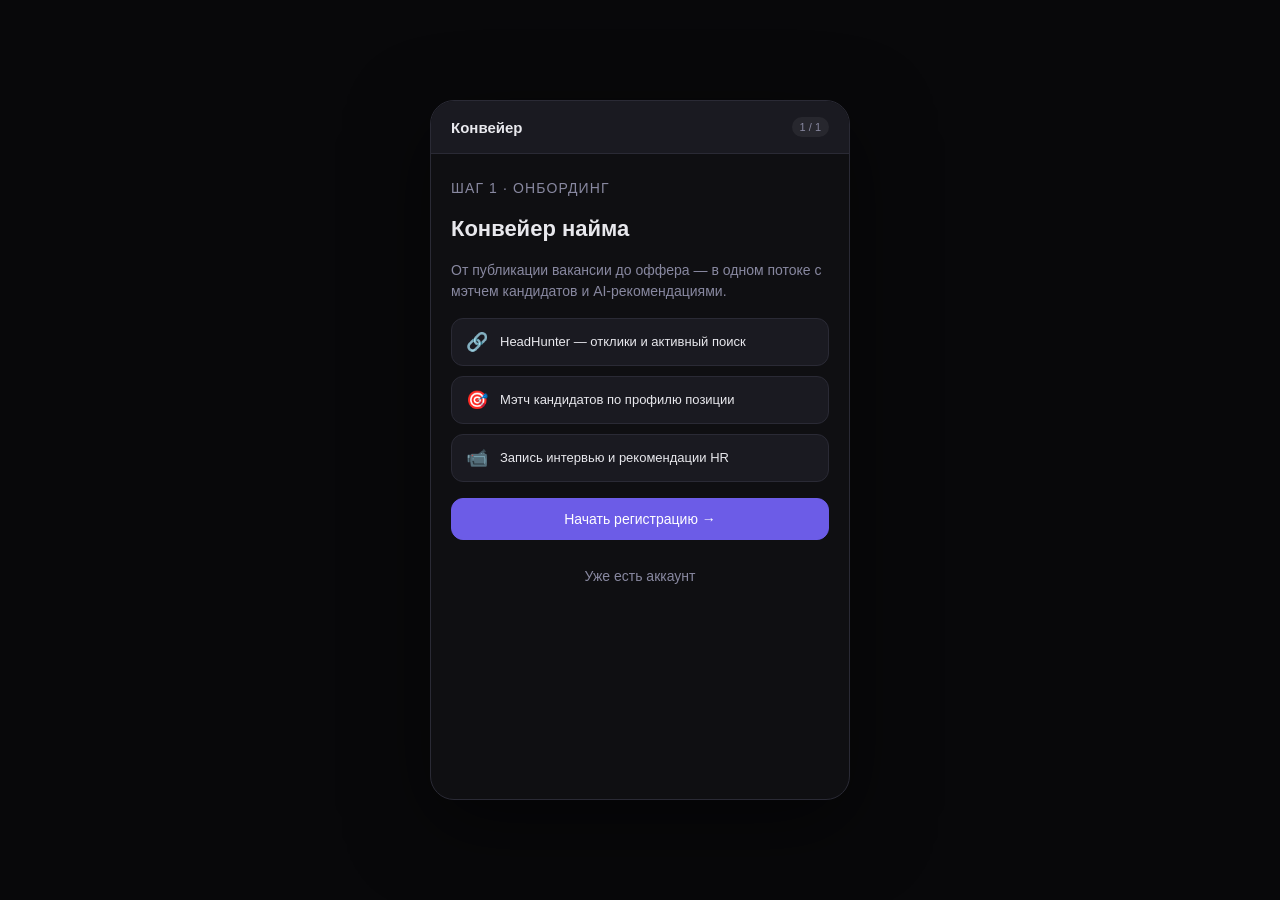
==== PRDT/concepts/conveyor-step-1/prototype/index.html @ 6e84c4f2 "Add click-through prototype for conveyor step 1: HR onboarding Co-authored-by: make-kzk <make-kzk@us" ====
<!DOCTYPE html>
<html lang="ru">
<head>
  <meta charset="UTF-8">
  <meta name="viewport" content="width=device-width, initial-scale=1.0">
  <title>Конвейер — Шаг 1: Онбординг HR</title>
  <link rel="stylesheet" href="../../../../SYST/assets/mockup.css">
  <link rel="stylesheet" href="style.css">
</head>
<body>
  <div class="mockup-frame">
    <header class="mockup-header">
      <button class="back-btn" data-nav="home" hidden aria-label="Назад">←</button>
      <h1 class="mockup-title">Конвейер</h1>
      <span class="step-badge">1 / 1</span>
    </header>

    <main class="mockup-screens">
      <!-- Welcome -->
      <section class="screen active" data-screen="home">
        <p class="screen-label">Шаг 1 · Онбординг</p>
        <h2>Конвейер найма</h2>
        <p>От публикации вакансии до оффера — в одном потоке с мэтчем кандидатов и AI-рекомендациями.</p>

        <div class="feature-list">
          <div class="feature-item">
            <span class="feature-icon">🔗</span>
            <span>HeadHunter — отклики и активный поиск</span>
          </div>
          <div class="feature-item">
            <span class="feature-icon">🎯</span>
            <span>Мэтч кандидатов по профилю позиции</span>
          </div>
          <div class="feature-item">
            <span class="feature-icon">📹</span>
            <span>Запись интервью и рекомендации HR</span>
          </div>
        </div>

        <button class="btn primary" data-nav="register">Начать регистрацию →</button>
        <button class="btn ghost" type="button">Уже есть аккаунт</button>
      </section>

      <!-- Register -->
      <section class="screen" data-screen="register">
        <p class="screen-label">1.1 · Регистрация HR</p>
        <h2>Создайте аккаунт</h2>
        <p>Для HR-специалиста, который будет вести вакансии в конвейере.</p>

        <div class="field">
          <label>Имя и фамилия</label>
          <input type="text" value="Айгуль Смагулова" readonly>
        </div>
        <div class="field">
          <label>Email</label>
          <input type="email" value="hr@company.kz" readonly>
        </div>
        <div class="field">
          <label>Пароль</label>
          <input type="password" value="••••••••" readonly>
        </div>

        <button class="btn primary" data-nav="company">Продолжить →</button>
      </section>

      <!-- Company -->
      <section class="screen" data-screen="company">
        <p class="screen-label">1.2 · Компания</p>
        <h2>Информация о компании</h2>
        <p>Данные используются в вакансиях и при согласовании этапов найма.</p>

        <div class="field">
          <label>Название компании</label>
          <input type="text" value="TechFlow KZ" readonly>
        </div>
        <div class="field">
          <label>Отрасль</label>
          <input type="text" value="IT / SaaS" readonly>
        </div>
        <div class="field">
          <label>Размер команды</label>
          <input type="text" value="50–200 человек" readonly>
        </div>
        <div class="field">
          <label>Сайт</label>
          <input type="text" value="https://techflow.kz" readonly>
        </div>

        <button class="btn primary" data-nav="consent">Далее →</button>
      </section>

      <!-- Consent -->
      <section class="screen" data-screen="consent">
        <p class="screen-label">1.3 · Согласие</p>
        <h2>Обработка данных и запись</h2>
        <p>Подтверждение требуется при регистрации. Кандидаты получат отдельное согласие перед каждой записью.</p>

        <label class="consent-item checked">
          <input type="checkbox" checked disabled>
          <span>
            <strong>Обработка персональных данных</strong>
            <small>Согласие на хранение и обработку данных участников процесса найма</small>
          </span>
        </label>
        <label class="consent-item checked">
          <input type="checkbox" checked disabled>
          <span>
            <strong>Запись интервью</strong>
            <small>Записи хранятся в Казахстане; используются для анализа и рекомендаций HR</small>
          </span>
        </label>
        <label class="consent-item checked">
          <input type="checkbox" checked disabled>
          <span>
            <strong>Условия сервиса</strong>
            <small>Пользовательское соглашение и политика конфиденциальности</small>
          </span>
        </label>

        <div class="hint">Запись интервью: серверы в KZ · Daily.co для видеозвонка · согласие кандидата перед каждой записью</div>

        <button class="btn primary" data-nav="hh">Принимаю и продолжаю →</button>
      </section>

      <!-- HeadHunter -->
      <section class="screen" data-screen="hh">
        <p class="screen-label">1.4 · HeadHunter</p>
        <h2>Подключите HH</h2>
        <p>Импорт откликов и доступ к активному поиску кандидатов.</p>

        <div class="integration-card pending" id="hh-pending">
          <div class="integration-logo hh">hh</div>
          <div class="integration-body">
            <strong>HeadHunter</strong>
            <span class="integration-status">Не подключён</span>
          </div>
          <button class="btn primary compact" type="button" id="hh-connect">Подключить</button>
        </div>

        <div class="integration-card connected hidden" id="hh-connected">
          <div class="integration-logo hh">hh</div>
          <div class="integration-body">
            <strong>HeadHunter</strong>
            <span class="integration-status ok">✓ Подключён · hr@techflow.kz</span>
          </div>
        </div>

        <ul class="scope-list">
          <li>Чтение откликов на вакансии</li>
          <li>Активный поиск резюме</li>
          <li>Публикация вакансий (шаг 2)</li>
        </ul>

        <button class="btn primary hidden" id="hh-done" data-nav="done">Завершить онбординг →</button>
      </section>

      <!-- Done -->
      <section class="screen" data-screen="done">
        <p class="screen-label">Готово</p>
        <div class="success-icon">✓</div>
        <h2>Онбординг завершён</h2>
        <p>Компания настроена, HH подключён. Следующий шаг — разместить вакансию.</p>

        <div class="summary-card">
          <dl class="summary-grid">
            <dt>HR</dt>
            <dd>Айгуль Смагулова</dd>
            <dt>Компания</dt>
            <dd>TechFlow KZ</dd>
            <dt>HH</dt>
            <dd>Подключён</dd>
            <dt>Согласия</dt>
            <dd>Подтверждены</dd>
          </dl>
        </div>

        <div class="next-step-teaser">
          <span class="next-label">Следующий шаг</span>
          <strong>2. Публикация вакансии</strong>
          <p>Функционал, профиль личности, этапы интервью, календарь</p>
        </div>

        <button class="btn primary" type="button" disabled title="Прототип шага 2 — скоро">Создать вакансию →</button>
      </section>
    </main>
  </div>

  <script src="../../../../SYST/assets/mockup.js"></script>
  <script>
    document.getElementById('hh-connect').addEventListener('click', () => {
      document.getElementById('hh-pending').classList.add('hidden');
      document.getElementById('hh-connected').classList.remove('hidden');
      document.getElementById('hh-done').classList.remove('hidden');
    });
  </script>
</body>
</html>
---- SYST/assets/mockup.css ----
:root {
  --bg: #0f0f12;
  --surface: #1a1a21;
  --border: #2a2a35;
  --text: #e8e8ed;
  --muted: #8888a0;
  --accent: #6c5ce7;
  --accent-hover: #7d6ff0;
  --radius: 12px;
  --font: -apple-system, BlinkMacSystemFont, "Segoe UI", Roboto, sans-serif;
}

* {
  box-sizing: border-box;
  margin: 0;
  padding: 0;
}

body {
  font-family: var(--font);
  background: #08080a;
  color: var(--text);
  min-height: 100vh;
  display: flex;
  align-items: center;
  justify-content: center;
  padding: 24px;
}

.mockup-frame {
  width: 100%;
  max-width: 390px;
  min-height: 700px;
  background: var(--bg);
  border: 1px solid var(--border);
  border-radius: 24px;
  overflow: hidden;
  display: flex;
  flex-direction: column;
  box-shadow: 0 24px 80px rgba(0, 0, 0, 0.5);
}

.mockup-header {
  display: flex;
  align-items: center;
  gap: 12px;
  padding: 16px 20px;
  border-bottom: 1px solid var(--border);
  background: var(--surface);
}

.mockup-title {
  font-size: 15px;
  font-weight: 600;
  flex: 1;
}

.back-btn {
  background: none;
  border: none;
  color: var(--accent);
  font-size: 20px;
  cursor: pointer;
  padding: 4px 8px;
  border-radius: 6px;
}

.back-btn:hover {
  background: rgba(108, 92, 231, 0.15);
}

.mockup-screens {
  flex: 1;
  position: relative;
  overflow: hidden;
}

.screen {
  display: none;
  flex-direction: column;
  gap: 16px;
  padding: 24px 20px;
  min-height: 100%;
  animation: fadeIn 0.2s ease;
}

.screen.active {
  display: flex;
}

@keyframes fadeIn {
  from { opacity: 0; transform: translateY(8px); }
  to { opacity: 1; transform: translateY(0); }
}

.screen-label {
  font-size: 11px;
  text-transform: uppercase;
  letter-spacing: 0.08em;
  color: var(--muted);
}

.screen h2 {
  font-size: 22px;
  font-weight: 700;
  line-height: 1.3;
}

.screen p {
  color: var(--muted);
  line-height: 1.5;
  font-size: 14px;
}

.btn {
  display: inline-flex;
  align-items: center;
  justify-content: center;
  padding: 12px 20px;
  border-radius: var(--radius);
  border: 1px solid var(--border);
  background: var(--surface);
  color: var(--text);
  font-size: 14px;
  font-weight: 500;
  cursor: pointer;
  transition: background 0.15s, border-color 0.15s;
  margin-top: auto;
}

.btn:hover {
  border-color: var(--accent);
}

.btn.primary {
  background: var(--accent);
  border-color: var(--accent);
  color: #fff;
}

.btn.primary:hover {
  background: var(--accent-hover);
}

.list-item {
  display: flex;
  align-items: center;
  gap: 12px;
  padding: 14px 16px;
  background: var(--surface);
  border: 1px solid var(--border);
  border-radius: var(--radius);
  cursor: pointer;
  transition: border-color 0.15s;
  text-align: left;
  width: 100%;
  color: inherit;
  font: inherit;
}

.list-item:hover {
  border-color: var(--accent);
}

.list-item-title {
  font-weight: 600;
  font-size: 14px;
}

.list-item-meta {
  font-size: 12px;
  color: var(--muted);
}

.fab {
  position: absolute;
  bottom: 24px;
  right: 20px;
  width: 52px;
  height: 52px;
  border-radius: 50%;
  background: var(--accent);
  border: none;
  color: #fff;
  font-size: 24px;
  cursor: pointer;
  box-shadow: 0 4px 20px rgba(108, 92, 231, 0.4);
}

.fab:hover {
  background: var(--accent-hover);
}

.field {
  display: flex;
  flex-direction: column;
  gap: 6px;
}

.field label {
  font-size: 12px;
  color: var(--muted);
}

.field input,
.field textarea {
  padding: 12px 14px;
  background: var(--surface);
  border: 1px solid var(--border);
  border-radius: var(--radius);
  color: var(--text);
  font: inherit;
  font-size: 14px;
}

.field textarea {
  min-height: 120px;
  resize: vertical;
}

.chip-row {
  display: flex;
  flex-wrap: wrap;
  gap: 6px;
}

.chip {
  font-size: 11px;
  padding: 4px 10px;
  border-radius: 999px;
  background: rgba(108, 92, 231, 0.15);
  color: var(--accent);
}
---- PRDT/concepts/conveyor-step-1/prototype/style.css ----
.mockup-frame {
  max-width: 420px;
}

.mockup-header {
  position: relative;
}

.step-badge {
  font-size: 11px;
  color: var(--muted);
  background: rgba(255, 255, 255, 0.06);
  padding: 4px 8px;
  border-radius: 999px;
}

.btn.ghost {
  background: transparent;
  border: none;
  color: var(--muted);
  margin-top: 0;
}

.btn.ghost:hover {
  color: var(--text);
}

.btn.compact {
  padding: 8px 14px;
  font-size: 13px;
  margin-top: 0;
  flex-shrink: 0;
}

.feature-list {
  display: flex;
  flex-direction: column;
  gap: 10px;
}

.feature-item {
  display: flex;
  align-items: center;
  gap: 12px;
  padding: 12px 14px;
  background: var(--surface);
  border: 1px solid var(--border);
  border-radius: var(--radius);
  font-size: 13px;
}

.feature-icon {
  font-size: 18px;
}

.consent-item {
  display: flex;
  gap: 12px;
  align-items: flex-start;
  padding: 14px;
  background: var(--surface);
  border: 1px solid var(--border);
  border-radius: var(--radius);
  cursor: pointer;
}

.consent-item.checked {
  border-color: rgba(0, 184, 148, 0.4);
  background: rgba(0, 184, 148, 0.06);
}

.consent-item input {
  margin-top: 3px;
  accent-color: var(--accent);
}

.consent-item strong {
  display: block;
  font-size: 13px;
  margin-bottom: 4px;
}

.consent-item small {
  font-size: 11px;
  color: var(--muted);
  line-height: 1.4;
}

.hint {
  font-size: 11px;
  color: var(--muted);
  padding: 10px 12px;
  background: rgba(108, 92, 231, 0.08);
  border-radius: 8px;
  line-height: 1.4;
}

.integration-card {
  display: flex;
  align-items: center;
  gap: 14px;
  padding: 16px;
  background: var(--surface);
  border: 1px solid var(--border);
  border-radius: var(--radius);
}

.integration-card.connected {
  border-color: rgba(0, 184, 148, 0.4);
}

.integration-logo {
  width: 44px;
  height: 44px;
  border-radius: 10px;
  display: flex;
  align-items: center;
  justify-content: center;
  font-weight: 800;
  font-size: 14px;
  flex-shrink: 0;
}

.integration-logo.hh {
  background: #d0203a;
  color: #fff;
}

.integration-body {
  flex: 1;
  display: flex;
  flex-direction: column;
  gap: 2px;
}

.integration-body strong {
  font-size: 14px;
}

.integration-status {
  font-size: 12px;
  color: var(--muted);
}

.integration-status.ok {
  color: #55efc4;
}

.scope-list {
  margin: 0;
  padding-left: 18px;
  font-size: 12px;
  color: var(--muted);
  line-height: 1.7;
}

.hidden {
  display: none !important;
}

.success-icon {
  width: 56px;
  height: 56px;
  border-radius: 50%;
  background: rgba(0, 184, 148, 0.15);
  color: #55efc4;
  font-size: 28px;
  font-weight: 700;
  display: flex;
  align-items: center;
  justify-content: center;
}

.summary-card {
  background: var(--surface);
  border: 1px solid var(--border);
  border-radius: var(--radius);
  padding: 14px 16px;
}

.summary-grid {
  display: grid;
  grid-template-columns: auto 1fr;
  gap: 8px 16px;
  font-size: 13px;
}

.summary-grid dt {
  color: var(--muted);
}

.summary-grid dd {
  font-weight: 500;
  text-align: right;
}

.next-step-teaser {
  padding: 14px;
  border: 1px dashed var(--border);
  border-radius: var(--radius);
  background: rgba(108, 92, 231, 0.05);
}

.next-label {
  font-size: 10px;
  text-transform: uppercase;
  letter-spacing: 0.08em;
  color: var(--muted);
}

.next-step-teaser strong {
  display: block;
  font-size: 15px;
  margin: 4px 0;
}

.next-step-teaser p {
  font-size: 12px;
  margin: 0;
}
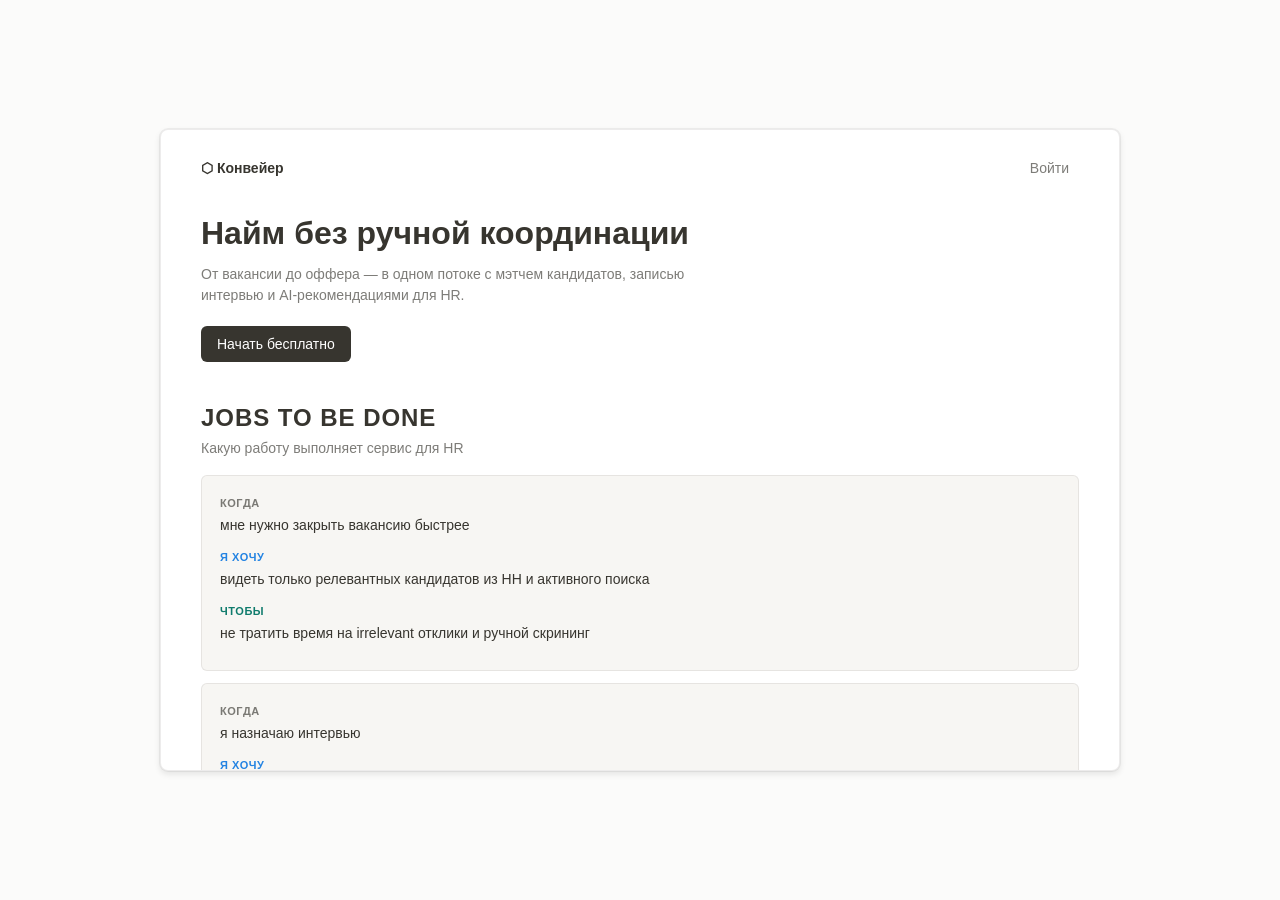
==== commit 8d253c3c: "Redesign conveyor step 1: Notion style, JTBD landing, HR cabinet Co-authored-by: make-kzk <make-kzk@" ====
--- a/PRDT/concepts/conveyor-step-1/prototype/index.html
+++ b/PRDT/concepts/conveyor-step-1/prototype/index.html
@@ -3,195 +3,292 @@
 <head>
   <meta charset="UTF-8">
   <meta name="viewport" content="width=device-width, initial-scale=1.0">
-  <title>Конвейер — Шаг 1: Онбординг HR</title>
+  <title>Конвейер — HR</title>
   <link rel="stylesheet" href="../../../../SYST/assets/mockup.css">
   <link rel="stylesheet" href="style.css">
 </head>
 <body>
-  <div class="mockup-frame">
-    <header class="mockup-header">
-      <button class="back-btn" data-nav="home" hidden aria-label="Назад">←</button>
-      <h1 class="mockup-title">Конвейер</h1>
-      <span class="step-badge">1 / 1</span>
-    </header>
-
+  <div class="mockup-frame notion-frame">
     <main class="mockup-screens">
-      <!-- Welcome -->
+
+      <!-- Landing + JTBD -->
       <section class="screen active" data-screen="home">
-        <p class="screen-label">Шаг 1 · Онбординг</p>
-        <h2>Конвейер найма</h2>
-        <p>От публикации вакансии до оффера — в одном потоке с мэтчем кандидатов и AI-рекомендациями.</p>
-
-        <div class="feature-list">
-          <div class="feature-item">
-            <span class="feature-icon">🔗</span>
-            <span>HeadHunter — отклики и активный поиск</span>
-          </div>
-          <div class="feature-item">
-            <span class="feature-icon">🎯</span>
-            <span>Мэтч кандидатов по профилю позиции</span>
-          </div>
-          <div class="feature-item">
-            <span class="feature-icon">📹</span>
-            <span>Запись интервью и рекомендации HR</span>
-          </div>
-        </div>
-
-        <button class="btn primary" data-nav="register">Начать регистрацию →</button>
-        <button class="btn ghost" type="button">Уже есть аккаунт</button>
+        <div class="landing">
+          <div class="landing-nav">
+            <span class="brand">⬡ Конвейер</span>
+            <button class="link-btn" data-nav="register">Войти</button>
+          </div>
+
+          <div class="landing-hero">
+            <h1>Найм без ручной координации</h1>
+            <p class="lead">От вакансии до оффера — в одном потоке с мэтчем кандидатов, записью интервью и AI-рекомендациями для HR.</p>
+            <button class="btn notion-primary" data-nav="register">Начать бесплатно</button>
+          </div>
+
+          <div class="jtbd-block">
+            <h2 class="section-title">Jobs To Be Done</h2>
+            <p class="section-sub">Какую работу выполняет сервис для HR</p>
+
+            <div class="jtbd-list">
+              <article class="jtbd-card">
+                <span class="jtbd-when">Когда</span>
+                <p>мне нужно закрыть вакансию быстрее</p>
+                <span class="jtbd-want">Я хочу</span>
+                <p>видеть только релевантных кандидатов из HH и активного поиска</p>
+                <span class="jtbd-so">Чтобы</span>
+                <p>не тратить время на irrelevant отклики и ручной скрининг</p>
+              </article>
+
+              <article class="jtbd-card">
+                <span class="jtbd-when">Когда</span>
+                <p>я назначаю интервью</p>
+                <span class="jtbd-want">Я хочу</span>
+                <p>получать вопросы, адженду и fit-score по каждому кандидату</p>
+                <span class="jtbd-so">Чтобы</span>
+                <p>проводить структурированные встречи и не терять сильных кандидатов</p>
+              </article>
+
+              <article class="jtbd-card">
+                <span class="jtbd-when">Когда</span>
+                <p>интервью завершено</p>
+                <span class="jtbd-want">Я хочу</span>
+                <p>запись, анализ и рекомендацию по следующему этапу</p>
+                <span class="jtbd-so">Чтобы</span>
+                <p>быстро согласовать оффер с hiring manager и CEO</p>
+              </article>
+            </div>
+          </div>
+        </div>
       </section>
 
       <!-- Register -->
       <section class="screen" data-screen="register">
-        <p class="screen-label">1.1 · Регистрация HR</p>
-        <h2>Создайте аккаунт</h2>
-        <p>Для HR-специалиста, который будет вести вакансии в конвейере.</p>
-
-        <div class="field">
-          <label>Имя и фамилия</label>
-          <input type="text" value="Айгуль Смагулова" readonly>
-        </div>
-        <div class="field">
-          <label>Email</label>
-          <input type="email" value="hr@company.kz" readonly>
-        </div>
-        <div class="field">
-          <label>Пароль</label>
-          <input type="password" value="••••••••" readonly>
-        </div>
-
-        <button class="btn primary" data-nav="company">Продолжить →</button>
+        <div class="auth-page">
+          <button class="back-link" data-nav="home">← На главную</button>
+          <h2>Регистрация HR</h2>
+          <p class="auth-sub">Создайте аккаунт. Настройку компании и HH — в личном кабинете.</p>
+
+          <div class="field">
+            <label>Имя и фамилия</label>
+            <input type="text" placeholder="Айгуль Смагулова">
+          </div>
+          <div class="field">
+            <label>Email</label>
+            <input type="email" placeholder="hr@company.kz">
+          </div>
+          <div class="field">
+            <label>Пароль</label>
+            <input type="password" placeholder="••••••••">
+          </div>
+
+          <label class="consent-row">
+            <input type="checkbox" checked>
+            <span>Согласие на обработку данных и запись интервью (хранение в KZ)</span>
+          </label>
+          <label class="consent-row">
+            <input type="checkbox" checked>
+            <span>Принимаю условия сервиса</span>
+          </label>
+
+          <button class="btn notion-primary full" data-nav="cabinet">Создать аккаунт</button>
+        </div>
+      </section>
+
+      <!-- HR Cabinet -->
+      <section class="screen" data-screen="cabinet">
+        <div class="app-layout">
+          <aside class="sidebar">
+            <div class="sidebar-brand">⬡ Конвейер</div>
+            <nav class="sidebar-nav">
+              <button class="nav-item active" data-nav="cabinet">
+                <span class="nav-icon">🏠</span> Обзор
+              </button>
+              <button class="nav-item" data-nav="cabinet-company">
+                <span class="nav-icon">🏢</span> Компания
+              </button>
+              <button class="nav-item" data-nav="cabinet-integrations">
+                <span class="nav-icon">🔗</span> Интеграции
+              </button>
+              <button class="nav-item disabled" type="button">
+                <span class="nav-icon">📋</span> Вакансии
+              </button>
+            </nav>
+            <div class="sidebar-user">
+              <div class="avatar">АС</div>
+              <div>
+                <div class="user-name">Айгуль Смагулова</div>
+                <div class="user-email">hr@company.kz</div>
+              </div>
+            </div>
+          </aside>
+
+          <div class="main-pane">
+            <header class="page-header">
+              <h1>Личный кабинет</h1>
+              <span class="setup-badge" id="setup-badge">Настройка: 0 / 2</span>
+            </header>
+
+            <div class="callout">
+              <strong>Добро пожаловать!</strong> Заполните профиль компании и подключите HeadHunter, чтобы начать работу с конвейером.
+            </div>
+
+            <div class="checklist">
+              <button class="checklist-item" data-nav="cabinet-company">
+                <span class="check empty" id="check-company">○</span>
+                <div>
+                  <strong>Информация о компании</strong>
+                  <p>Название, отрасль, размер команды</p>
+                </div>
+                <span class="chevron">›</span>
+              </button>
+              <button class="checklist-item" data-nav="cabinet-integrations">
+                <span class="check empty" id="check-hh">○</span>
+                <div>
+                  <strong>Подключить HeadHunter</strong>
+                  <p>Отклики и активный поиск</p>
+                </div>
+                <span class="chevron">›</span>
+              </button>
+            </div>
+
+            <div class="next-step-teaser">
+              <span class="next-label">Следующий шаг конвейера</span>
+              <strong>2. Публикация вакансии</strong>
+              <p>Доступно после настройки компании и HH</p>
+            </div>
+          </div>
+        </div>
       </section>
 
       <!-- Company -->
-      <section class="screen" data-screen="company">
-        <p class="screen-label">1.2 · Компания</p>
-        <h2>Информация о компании</h2>
-        <p>Данные используются в вакансиях и при согласовании этапов найма.</p>
-
-        <div class="field">
-          <label>Название компании</label>
-          <input type="text" value="TechFlow KZ" readonly>
-        </div>
-        <div class="field">
-          <label>Отрасль</label>
-          <input type="text" value="IT / SaaS" readonly>
-        </div>
-        <div class="field">
-          <label>Размер команды</label>
-          <input type="text" value="50–200 человек" readonly>
-        </div>
-        <div class="field">
-          <label>Сайт</label>
-          <input type="text" value="https://techflow.kz" readonly>
-        </div>
-
-        <button class="btn primary" data-nav="consent">Далее →</button>
-      </section>
-
-      <!-- Consent -->
-      <section class="screen" data-screen="consent">
-        <p class="screen-label">1.3 · Согласие</p>
-        <h2>Обработка данных и запись</h2>
-        <p>Подтверждение требуется при регистрации. Кандидаты получат отдельное согласие перед каждой записью.</p>
-
-        <label class="consent-item checked">
-          <input type="checkbox" checked disabled>
-          <span>
-            <strong>Обработка персональных данных</strong>
-            <small>Согласие на хранение и обработку данных участников процесса найма</small>
-          </span>
-        </label>
-        <label class="consent-item checked">
-          <input type="checkbox" checked disabled>
-          <span>
-            <strong>Запись интервью</strong>
-            <small>Записи хранятся в Казахстане; используются для анализа и рекомендаций HR</small>
-          </span>
-        </label>
-        <label class="consent-item checked">
-          <input type="checkbox" checked disabled>
-          <span>
-            <strong>Условия сервиса</strong>
-            <small>Пользовательское соглашение и политика конфиденциальности</small>
-          </span>
-        </label>
-
-        <div class="hint">Запись интервью: серверы в KZ · Daily.co для видеозвонка · согласие кандидата перед каждой записью</div>
-
-        <button class="btn primary" data-nav="hh">Принимаю и продолжаю →</button>
-      </section>
-
-      <!-- HeadHunter -->
-      <section class="screen" data-screen="hh">
-        <p class="screen-label">1.4 · HeadHunter</p>
-        <h2>Подключите HH</h2>
-        <p>Импорт откликов и доступ к активному поиску кандидатов.</p>
-
-        <div class="integration-card pending" id="hh-pending">
-          <div class="integration-logo hh">hh</div>
-          <div class="integration-body">
-            <strong>HeadHunter</strong>
-            <span class="integration-status">Не подключён</span>
-          </div>
-          <button class="btn primary compact" type="button" id="hh-connect">Подключить</button>
-        </div>
-
-        <div class="integration-card connected hidden" id="hh-connected">
-          <div class="integration-logo hh">hh</div>
-          <div class="integration-body">
-            <strong>HeadHunter</strong>
-            <span class="integration-status ok">✓ Подключён · hr@techflow.kz</span>
-          </div>
-        </div>
-
-        <ul class="scope-list">
-          <li>Чтение откликов на вакансии</li>
-          <li>Активный поиск резюме</li>
-          <li>Публикация вакансий (шаг 2)</li>
-        </ul>
-
-        <button class="btn primary hidden" id="hh-done" data-nav="done">Завершить онбординг →</button>
-      </section>
-
-      <!-- Done -->
-      <section class="screen" data-screen="done">
-        <p class="screen-label">Готово</p>
-        <div class="success-icon">✓</div>
-        <h2>Онбординг завершён</h2>
-        <p>Компания настроена, HH подключён. Следующий шаг — разместить вакансию.</p>
-
-        <div class="summary-card">
-          <dl class="summary-grid">
-            <dt>HR</dt>
-            <dd>Айгуль Смагулова</dd>
-            <dt>Компания</dt>
-            <dd>TechFlow KZ</dd>
-            <dt>HH</dt>
-            <dd>Подключён</dd>
-            <dt>Согласия</dt>
-            <dd>Подтверждены</dd>
-          </dl>
-        </div>
-
-        <div class="next-step-teaser">
-          <span class="next-label">Следующий шаг</span>
-          <strong>2. Публикация вакансии</strong>
-          <p>Функционал, профиль личности, этапы интервью, календарь</p>
-        </div>
-
-        <button class="btn primary" type="button" disabled title="Прототип шага 2 — скоро">Создать вакансию →</button>
-      </section>
+      <section class="screen" data-screen="cabinet-company">
+        <div class="app-layout">
+          <aside class="sidebar">
+            <div class="sidebar-brand">⬡ Конвейер</div>
+            <nav class="sidebar-nav">
+              <button class="nav-item" data-nav="cabinet">
+                <span class="nav-icon">🏠</span> Обзор
+              </button>
+              <button class="nav-item active" data-nav="cabinet-company">
+                <span class="nav-icon">🏢</span> Компания
+              </button>
+              <button class="nav-item" data-nav="cabinet-integrations">
+                <span class="nav-icon">🔗</span> Интеграции
+              </button>
+            </nav>
+            <div class="sidebar-user">
+              <div class="avatar">АС</div>
+              <div>
+                <div class="user-name">Айгуль Смагулова</div>
+              </div>
+            </div>
+          </aside>
+
+          <div class="main-pane">
+            <header class="page-header">
+              <h1>Компания</h1>
+            </header>
+
+            <div class="notion-page">
+              <div class="field">
+                <label>Название компании</label>
+                <input type="text" id="company-name" placeholder="TechFlow KZ">
+              </div>
+              <div class="field">
+                <label>Отрасль</label>
+                <select id="company-industry">
+                  <option value="">Выберите отрасль</option>
+                  <option value="it">IT / SaaS</option>
+                  <option value="fintech">FinTech</option>
+                  <option value="retail">Retail / E-commerce</option>
+                  <option value="production">Производство</option>
+                  <option value="services">Услуги</option>
+                  <option value="other">Другое</option>
+                </select>
+              </div>
+              <div class="field">
+                <label>Размер команды</label>
+                <select id="company-size">
+                  <option value="">Выберите размер</option>
+                  <option value="1-10">1–10 человек</option>
+                  <option value="11-50">11–50 человек</option>
+                  <option value="51-200">51–200 человек</option>
+                  <option value="201-500">201–500 человек</option>
+                  <option value="500+">500+ человек</option>
+                </select>
+              </div>
+              <div class="field">
+                <label>Сайт</label>
+                <input type="url" id="company-site" placeholder="https://company.kz">
+              </div>
+
+              <button class="btn notion-primary" type="button" id="save-company">Сохранить</button>
+              <p class="save-toast hidden" id="company-saved">✓ Сохранено</p>
+            </div>
+          </div>
+        </div>
+      </section>
+
+      <!-- Integrations -->
+      <section class="screen" data-screen="cabinet-integrations">
+        <div class="app-layout">
+          <aside class="sidebar">
+            <div class="sidebar-brand">⬡ Конвейер</div>
+            <nav class="sidebar-nav">
+              <button class="nav-item" data-nav="cabinet">
+                <span class="nav-icon">🏠</span> Обзор
+              </button>
+              <button class="nav-item" data-nav="cabinet-company">
+                <span class="nav-icon">🏢</span> Компания
+              </button>
+              <button class="nav-item active" data-nav="cabinet-integrations">
+                <span class="nav-icon">🔗</span> Интеграции
+              </button>
+            </nav>
+            <div class="sidebar-user">
+              <div class="avatar">АС</div>
+              <div>
+                <div class="user-name">Айгуль Смагулова</div>
+              </div>
+            </div>
+          </aside>
+
+          <div class="main-pane">
+            <header class="page-header">
+              <h1>Интеграции</h1>
+            </header>
+
+            <div class="integration-card" id="hh-pending">
+              <div class="integration-logo hh">hh</div>
+              <div class="integration-body">
+                <strong>HeadHunter</strong>
+                <p>Отклики, активный поиск, публикация вакансий</p>
+                <span class="status-tag">Не подключён</span>
+              </div>
+              <button class="btn notion-primary compact" type="button" id="hh-connect">Подключить</button>
+            </div>
+
+            <div class="integration-card connected hidden" id="hh-connected">
+              <div class="integration-logo hh">hh</div>
+              <div class="integration-body">
+                <strong>HeadHunter</strong>
+                <p>hr@techflow.kz</p>
+                <span class="status-tag ok">✓ Подключён</span>
+              </div>
+            </div>
+
+            <ul class="scope-list">
+              <li>Чтение откликов на вакансии</li>
+              <li>Активный поиск резюме</li>
+              <li>Публикация вакансий (шаг 2 конвейера)</li>
+            </ul>
+          </div>
+        </div>
+      </section>
+
     </main>
   </div>
 
-  <script src="../../../../SYST/assets/mockup.js"></script>
-  <script>
-    document.getElementById('hh-connect').addEventListener('click', () => {
-      document.getElementById('hh-pending').classList.add('hidden');
-      document.getElementById('hh-connected').classList.remove('hidden');
-      document.getElementById('hh-done').classList.remove('hidden');
-    });
-  </script>
+  <script src="app.js"></script>
 </body>
 </html>
--- a/PRDT/concepts/conveyor-step-1/prototype/style.css
+++ b/PRDT/concepts/conveyor-step-1/prototype/style.css
@@ -1,123 +1,471 @@
-.mockup-frame {
-  max-width: 420px;
+/* Notion-style overrides */
+:root {
+  --bg: #ffffff;
+  --surface: #f7f6f3;
+  --border: rgba(55, 53, 47, 0.09);
+  --text: #37352f;
+  --muted: rgba(55, 53, 47, 0.65);
+  --accent: #2383e2;
+  --accent-hover: #1a6fc9;
+  --radius: 6px;
+  --sidebar-w: 200px;
+}
+
+body {
+  background: #fbfbfa;
+  padding: 16px;
+}
+
+.notion-frame {
+  max-width: 960px;
+  min-height: 640px;
+  background: var(--bg);
+  border: 1px solid var(--border);
+  border-radius: 8px;
+  box-shadow: rgba(15, 15, 15, 0.05) 0 0 0 1px, rgba(15, 15, 15, 0.1) 0 3px 6px;
 }
 
 .mockup-header {
-  position: relative;
-}
-
-.step-badge {
+  display: none;
+}
+
+.mockup-screens {
+  min-height: 640px;
+}
+
+.screen {
+  padding: 0;
+  gap: 0;
+  min-height: 640px;
+}
+
+.screen h2 {
+  font-size: 1.5rem;
+  font-weight: 700;
+  color: var(--text);
+}
+
+.screen p {
+  color: var(--muted);
+}
+
+/* Landing */
+.landing {
+  padding: 24px 40px 40px;
+  overflow-y: auto;
+  max-height: 640px;
+}
+
+.landing-nav {
+  display: flex;
+  justify-content: space-between;
+  align-items: center;
+  margin-bottom: 32px;
+}
+
+.brand {
+  font-weight: 600;
+  font-size: 14px;
+  color: var(--text);
+}
+
+.link-btn {
+  background: none;
+  border: none;
+  color: var(--muted);
+  font-size: 14px;
+  cursor: pointer;
+  padding: 6px 10px;
+  border-radius: var(--radius);
+}
+
+.link-btn:hover {
+  background: var(--surface);
+}
+
+.landing-hero {
+  max-width: 520px;
+  margin-bottom: 40px;
+}
+
+.landing-hero h1 {
+  font-size: 2rem;
+  font-weight: 700;
+  line-height: 1.2;
+  margin-bottom: 12px;
+  color: var(--text);
+}
+
+.lead {
+  font-size: 16px;
+  line-height: 1.6;
+  margin-bottom: 20px;
+}
+
+.section-title {
+  font-size: 14px;
+  font-weight: 600;
+  text-transform: uppercase;
+  letter-spacing: 0.04em;
+  color: var(--muted);
+  margin-bottom: 4px;
+}
+
+.section-sub {
+  font-size: 13px;
+  margin-bottom: 16px;
+}
+
+.jtbd-list {
+  display: flex;
+  flex-direction: column;
+  gap: 12px;
+}
+
+.jtbd-card {
+  padding: 16px 18px;
+  background: var(--surface);
+  border-radius: var(--radius);
+  border: 1px solid var(--border);
+  font-size: 14px;
+  line-height: 1.5;
+}
+
+.jtbd-card p {
+  margin: 2px 0 10px;
+  color: var(--text);
+}
+
+.jtbd-when, .jtbd-want, .jtbd-so {
   font-size: 11px;
-  color: var(--muted);
-  background: rgba(255, 255, 255, 0.06);
-  padding: 4px 8px;
+  font-weight: 600;
+  text-transform: uppercase;
+  letter-spacing: 0.05em;
+  color: var(--muted);
+}
+
+.jtbd-want { color: #2383e2; }
+.jtbd-so { color: #0f7b6c; }
+
+/* Buttons */
+.btn.notion-primary {
+  background: var(--text);
+  border: none;
+  color: #fff;
+  border-radius: var(--radius);
+  padding: 10px 16px;
+  font-size: 14px;
+  font-weight: 500;
+  cursor: pointer;
+}
+
+.btn.notion-primary:hover {
+  background: #000;
+}
+
+.btn.notion-primary.full {
+  width: 100%;
+  margin-top: 8px;
+}
+
+.btn.notion-primary.compact {
+  padding: 8px 14px;
+  font-size: 13px;
+}
+
+/* Auth */
+.auth-page {
+  max-width: 400px;
+  margin: 48px auto;
+  padding: 0 24px;
+}
+
+.back-link {
+  background: none;
+  border: none;
+  color: var(--muted);
+  font-size: 13px;
+  cursor: pointer;
+  padding: 0;
+  margin-bottom: 24px;
+}
+
+.auth-sub {
+  margin-bottom: 24px;
+  font-size: 14px;
+}
+
+.consent-row {
+  display: flex;
+  gap: 10px;
+  align-items: flex-start;
+  font-size: 13px;
+  color: var(--muted);
+  margin-bottom: 10px;
+  cursor: pointer;
+}
+
+.consent-row input {
+  margin-top: 3px;
+  accent-color: var(--text);
+}
+
+.field label {
+  font-size: 12px;
+  font-weight: 500;
+  color: var(--muted);
+}
+
+.field input,
+.field select {
+  padding: 8px 10px;
+  background: var(--bg);
+  border: 1px solid var(--border);
+  border-radius: var(--radius);
+  color: var(--text);
+  font-size: 14px;
+  width: 100%;
+}
+
+.field select {
+  cursor: pointer;
+  appearance: auto;
+}
+
+.field {
+  margin-bottom: 14px;
+}
+
+/* App layout — Notion sidebar */
+.app-layout {
+  display: flex;
+  min-height: 640px;
+}
+
+.sidebar {
+  width: var(--sidebar-w);
+  background: var(--surface);
+  border-right: 1px solid var(--border);
+  display: flex;
+  flex-direction: column;
+  padding: 12px 8px;
+  flex-shrink: 0;
+}
+
+.sidebar-brand {
+  font-size: 13px;
+  font-weight: 600;
+  padding: 6px 8px 16px;
+  color: var(--text);
+}
+
+.sidebar-nav {
+  display: flex;
+  flex-direction: column;
+  gap: 2px;
+  flex: 1;
+}
+
+.nav-item {
+  display: flex;
+  align-items: center;
+  gap: 8px;
+  padding: 6px 8px;
+  border: none;
+  background: none;
+  border-radius: var(--radius);
+  font-size: 13px;
+  color: var(--muted);
+  cursor: pointer;
+  text-align: left;
+  width: 100%;
+}
+
+.nav-item:hover {
+  background: rgba(55, 53, 47, 0.06);
+  color: var(--text);
+}
+
+.nav-item.active {
+  background: rgba(55, 53, 47, 0.08);
+  color: var(--text);
+  font-weight: 500;
+}
+
+.nav-item.disabled {
+  opacity: 0.4;
+  cursor: default;
+}
+
+.nav-icon {
+  font-size: 14px;
+}
+
+.sidebar-user {
+  display: flex;
+  gap: 8px;
+  align-items: center;
+  padding: 8px;
+  border-top: 1px solid var(--border);
+  margin-top: 8px;
+}
+
+.avatar {
+  width: 28px;
+  height: 28px;
+  border-radius: 50%;
+  background: rgba(35, 131, 226, 0.15);
+  color: var(--accent);
+  font-size: 11px;
+  font-weight: 700;
+  display: flex;
+  align-items: center;
+  justify-content: center;
+  flex-shrink: 0;
+}
+
+.user-name {
+  font-size: 12px;
+  font-weight: 500;
+}
+
+.user-email {
+  font-size: 11px;
+  color: var(--muted);
+}
+
+.main-pane {
+  flex: 1;
+  padding: 32px 48px;
+  overflow-y: auto;
+  max-height: 640px;
+}
+
+.page-header {
+  display: flex;
+  align-items: center;
+  justify-content: space-between;
+  margin-bottom: 24px;
+}
+
+.page-header h1 {
+  font-size: 2rem;
+  font-weight: 700;
+  color: var(--text);
+}
+
+.setup-badge {
+  font-size: 12px;
+  padding: 4px 10px;
+  background: rgba(253, 203, 110, 0.3);
   border-radius: 999px;
-}
-
-.btn.ghost {
-  background: transparent;
-  border: none;
-  color: var(--muted);
-  margin-top: 0;
-}
-
-.btn.ghost:hover {
-  color: var(--text);
-}
-
-.btn.compact {
-  padding: 8px 14px;
-  font-size: 13px;
-  margin-top: 0;
-  flex-shrink: 0;
-}
-
-.feature-list {
+  color: #b8860b;
+}
+
+.setup-badge.done {
+  background: rgba(0, 184, 148, 0.15);
+  color: #0f7b6c;
+}
+
+.callout {
+  padding: 14px 16px;
+  background: rgba(35, 131, 226, 0.08);
+  border-radius: var(--radius);
+  font-size: 14px;
+  line-height: 1.5;
+  margin-bottom: 20px;
+  color: var(--text);
+}
+
+.checklist {
   display: flex;
   flex-direction: column;
-  gap: 10px;
-}
-
-.feature-item {
+  gap: 4px;
+  margin-bottom: 24px;
+}
+
+.checklist-item {
   display: flex;
   align-items: center;
   gap: 12px;
   padding: 12px 14px;
+  background: var(--bg);
+  border: 1px solid var(--border);
+  border-radius: var(--radius);
+  cursor: pointer;
+  text-align: left;
+  width: 100%;
+  font: inherit;
+  color: inherit;
+  transition: background 0.1s;
+}
+
+.checklist-item:hover {
   background: var(--surface);
-  border: 1px solid var(--border);
-  border-radius: var(--radius);
-  font-size: 13px;
-}
-
-.feature-icon {
+}
+
+.checklist-item strong {
+  display: block;
+  font-size: 14px;
+  margin-bottom: 2px;
+}
+
+.checklist-item p {
+  font-size: 12px;
+  margin: 0;
+}
+
+.check {
   font-size: 18px;
-}
-
-.consent-item {
-  display: flex;
-  gap: 12px;
+  color: var(--muted);
+  width: 24px;
+  text-align: center;
+}
+
+.check.done {
+  color: #0f7b6c;
+}
+
+.chevron {
+  margin-left: auto;
+  color: var(--muted);
+  font-size: 18px;
+}
+
+.notion-page {
+  max-width: 480px;
+}
+
+.save-toast {
+  font-size: 13px;
+  color: #0f7b6c;
+  margin-top: 8px;
+}
+
+.integration-card {
+  display: flex;
   align-items: flex-start;
-  padding: 14px;
-  background: var(--surface);
-  border: 1px solid var(--border);
-  border-radius: var(--radius);
-  cursor: pointer;
-}
-
-.consent-item.checked {
-  border-color: rgba(0, 184, 148, 0.4);
-  background: rgba(0, 184, 148, 0.06);
-}
-
-.consent-item input {
-  margin-top: 3px;
-  accent-color: var(--accent);
-}
-
-.consent-item strong {
-  display: block;
-  font-size: 13px;
-  margin-bottom: 4px;
-}
-
-.consent-item small {
-  font-size: 11px;
-  color: var(--muted);
-  line-height: 1.4;
-}
-
-.hint {
-  font-size: 11px;
-  color: var(--muted);
-  padding: 10px 12px;
-  background: rgba(108, 92, 231, 0.08);
-  border-radius: 8px;
-  line-height: 1.4;
-}
-
-.integration-card {
-  display: flex;
-  align-items: center;
   gap: 14px;
   padding: 16px;
-  background: var(--surface);
   border: 1px solid var(--border);
   border-radius: var(--radius);
+  margin-bottom: 16px;
 }
 
 .integration-card.connected {
-  border-color: rgba(0, 184, 148, 0.4);
+  border-color: rgba(15, 123, 108, 0.3);
+  background: rgba(15, 123, 108, 0.04);
 }
 
 .integration-logo {
-  width: 44px;
-  height: 44px;
-  border-radius: 10px;
+  width: 40px;
+  height: 40px;
+  border-radius: 8px;
   display: flex;
   align-items: center;
   justify-content: center;
   font-weight: 800;
-  font-size: 14px;
+  font-size: 13px;
   flex-shrink: 0;
 }
 
@@ -128,93 +476,82 @@
 
 .integration-body {
   flex: 1;
-  display: flex;
-  flex-direction: column;
-  gap: 2px;
 }
 
 .integration-body strong {
   font-size: 14px;
-}
-
-.integration-status {
+  display: block;
+  margin-bottom: 4px;
+}
+
+.integration-body p {
   font-size: 12px;
-  color: var(--muted);
-}
-
-.integration-status.ok {
-  color: #55efc4;
+  margin: 0 0 6px;
+}
+
+.status-tag {
+  font-size: 11px;
+  padding: 2px 8px;
+  border-radius: 999px;
+  background: rgba(55, 53, 47, 0.08);
+  color: var(--muted);
+}
+
+.status-tag.ok {
+  background: rgba(15, 123, 108, 0.12);
+  color: #0f7b6c;
 }
 
 .scope-list {
-  margin: 0;
+  font-size: 13px;
+  color: var(--muted);
+  line-height: 1.8;
   padding-left: 18px;
-  font-size: 12px;
-  color: var(--muted);
-  line-height: 1.7;
-}
-
-.hidden {
-  display: none !important;
-}
-
-.success-icon {
-  width: 56px;
-  height: 56px;
-  border-radius: 50%;
-  background: rgba(0, 184, 148, 0.15);
-  color: #55efc4;
-  font-size: 28px;
-  font-weight: 700;
-  display: flex;
-  align-items: center;
-  justify-content: center;
-}
-
-.summary-card {
+}
+
+.next-step-teaser {
+  padding: 14px 16px;
+  border: 1px dashed var(--border);
+  border-radius: var(--radius);
   background: var(--surface);
-  border: 1px solid var(--border);
-  border-radius: var(--radius);
-  padding: 14px 16px;
-}
-
-.summary-grid {
-  display: grid;
-  grid-template-columns: auto 1fr;
-  gap: 8px 16px;
-  font-size: 13px;
-}
-
-.summary-grid dt {
-  color: var(--muted);
-}
-
-.summary-grid dd {
-  font-weight: 500;
-  text-align: right;
-}
-
-.next-step-teaser {
-  padding: 14px;
-  border: 1px dashed var(--border);
-  border-radius: var(--radius);
-  background: rgba(108, 92, 231, 0.05);
 }
 
 .next-label {
-  font-size: 10px;
+  font-size: 11px;
   text-transform: uppercase;
-  letter-spacing: 0.08em;
+  letter-spacing: 0.06em;
   color: var(--muted);
 }
 
 .next-step-teaser strong {
   display: block;
-  font-size: 15px;
+  font-size: 14px;
   margin: 4px 0;
+  color: var(--text);
 }
 
 .next-step-teaser p {
   font-size: 12px;
   margin: 0;
 }
+
+.hidden {
+  display: none !important;
+}
+
+@media (max-width: 700px) {
+  .app-layout {
+    flex-direction: column;
+  }
+  .sidebar {
+    width: 100%;
+    border-right: none;
+    border-bottom: 1px solid var(--border);
+  }
+  .main-pane {
+    padding: 20px;
+  }
+  .landing {
+    padding: 20px;
+  }
+}
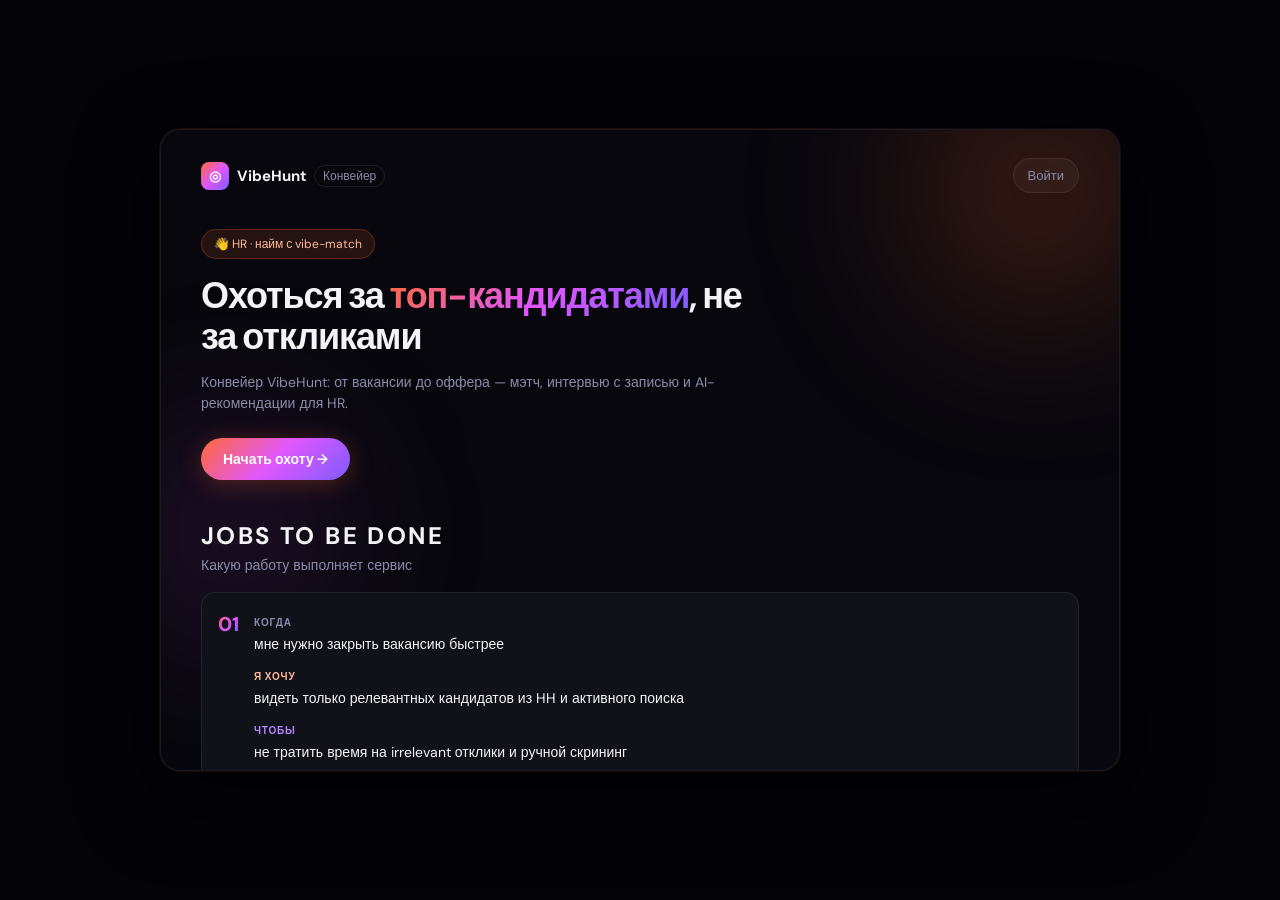
==== commit 5db3bd14: "Redesign conveyor step 1 in VibeHunt style: dark gradient, JTBD cards Co-authored-by: make-kzk <make" ====
--- a/PRDT/concepts/conveyor-step-1/prototype/index.html
+++ b/PRDT/concepts/conveyor-step-1/prototype/index.html
@@ -3,34 +3,46 @@
 <head>
   <meta charset="UTF-8">
   <meta name="viewport" content="width=device-width, initial-scale=1.0">
-  <title>Конвейер — HR</title>
+  <title>VibeHunt — Конвейер HR</title>
+  <link rel="preconnect" href="https://fonts.googleapis.com">
+  <link rel="preconnect" href="https://fonts.gstatic.com" crossorigin>
+  <link href="https://fonts.googleapis.com/css2?family=DM+Sans:ital,opsz,wght@0,9..40,400;0,9..40,500;0,9..40,600;0,9..40,700;1,9..40,400&display=swap" rel="stylesheet">
   <link rel="stylesheet" href="../../../../SYST/assets/mockup.css">
   <link rel="stylesheet" href="style.css">
 </head>
 <body>
-  <div class="mockup-frame notion-frame">
+  <div class="mockup-frame vh-frame">
+    <div class="vh-glow vh-glow-a"></div>
+    <div class="vh-glow vh-glow-b"></div>
+
     <main class="mockup-screens">
 
       <!-- Landing + JTBD -->
       <section class="screen active" data-screen="home">
         <div class="landing">
           <div class="landing-nav">
-            <span class="brand">⬡ Конвейер</span>
+            <span class="brand">
+              <span class="brand-mark">◎</span>
+              VibeHunt
+              <span class="brand-sub">Конвейер</span>
+            </span>
             <button class="link-btn" data-nav="register">Войти</button>
           </div>
 
           <div class="landing-hero">
-            <h1>Найм без ручной координации</h1>
-            <p class="lead">От вакансии до оффера — в одном потоке с мэтчем кандидатов, записью интервью и AI-рекомендациями для HR.</p>
-            <button class="btn notion-primary" data-nav="register">Начать бесплатно</button>
+            <span class="hero-badge">👋 HR · найм с vibe-match</span>
+            <h1>Охоться за <span class="gradient-text">топ-кандидатами</span>, не за откликами</h1>
+            <p class="lead">Конвейер VibeHunt: от вакансии до оффера — мэтч, интервью с записью и AI-рекомендации для HR.</p>
+            <button class="btn vh-primary" data-nav="register">Начать охоту →</button>
           </div>
 
           <div class="jtbd-block">
             <h2 class="section-title">Jobs To Be Done</h2>
-            <p class="section-sub">Какую работу выполняет сервис для HR</p>
+            <p class="section-sub">Какую работу выполняет сервис</p>
 
             <div class="jtbd-list">
               <article class="jtbd-card">
+                <span class="jtbd-rank">01</span>
                 <span class="jtbd-when">Когда</span>
                 <p>мне нужно закрыть вакансию быстрее</p>
                 <span class="jtbd-want">Я хочу</span>
@@ -40,6 +52,7 @@
               </article>
 
               <article class="jtbd-card">
+                <span class="jtbd-rank">02</span>
                 <span class="jtbd-when">Когда</span>
                 <p>я назначаю интервью</p>
                 <span class="jtbd-want">Я хочу</span>
@@ -49,6 +62,7 @@
               </article>
 
               <article class="jtbd-card">
+                <span class="jtbd-rank">03</span>
                 <span class="jtbd-when">Когда</span>
                 <p>интервью завершено</p>
                 <span class="jtbd-want">Я хочу</span>
@@ -65,8 +79,9 @@
       <section class="screen" data-screen="register">
         <div class="auth-page">
           <button class="back-link" data-nav="home">← На главную</button>
+          <span class="brand compact"><span class="brand-mark">◎</span> VibeHunt</span>
           <h2>Регистрация HR</h2>
-          <p class="auth-sub">Создайте аккаунт. Настройку компании и HH — в личном кабинете.</p>
+          <p class="auth-sub">Создайте аккаунт. Компанию и HH настраиваете в личном кабинете.</p>
 
           <div class="field">
             <label>Имя и фамилия</label>
@@ -87,10 +102,10 @@
           </label>
           <label class="consent-row">
             <input type="checkbox" checked>
-            <span>Принимаю условия сервиса</span>
+            <span>Принимаю условия сервиса VibeHunt</span>
           </label>
 
-          <button class="btn notion-primary full" data-nav="cabinet">Создать аккаунт</button>
+          <button class="btn vh-primary full" data-nav="cabinet">Создать аккаунт</button>
         </div>
       </section>
 
@@ -98,19 +113,23 @@
       <section class="screen" data-screen="cabinet">
         <div class="app-layout">
           <aside class="sidebar">
-            <div class="sidebar-brand">⬡ Конвейер</div>
+            <div class="sidebar-brand">
+              <span class="brand-mark">◎</span>
+              VibeHunt
+              <small>Конвейер</small>
+            </div>
             <nav class="sidebar-nav">
               <button class="nav-item active" data-nav="cabinet">
-                <span class="nav-icon">🏠</span> Обзор
+                <span class="nav-icon">◉</span> Обзор
               </button>
               <button class="nav-item" data-nav="cabinet-company">
-                <span class="nav-icon">🏢</span> Компания
+                <span class="nav-icon">▣</span> Компания
               </button>
               <button class="nav-item" data-nav="cabinet-integrations">
-                <span class="nav-icon">🔗</span> Интеграции
+                <span class="nav-icon">⇄</span> Интеграции
               </button>
               <button class="nav-item disabled" type="button">
-                <span class="nav-icon">📋</span> Вакансии
+                <span class="nav-icon">☰</span> Вакансии
               </button>
             </nav>
             <div class="sidebar-user">
@@ -129,7 +148,7 @@
             </header>
 
             <div class="callout">
-              <strong>Добро пожаловать!</strong> Заполните профиль компании и подключите HeadHunter, чтобы начать работу с конвейером.
+              <strong>Добро пожаловать в VibeHunt!</strong> Заполните профиль компании и подключите HeadHunter, чтобы запустить конвейер.
             </div>
 
             <div class="checklist">
@@ -152,7 +171,7 @@
             </div>
 
             <div class="next-step-teaser">
-              <span class="next-label">Следующий шаг конвейера</span>
+              <span class="next-label">Следующий шаг</span>
               <strong>2. Публикация вакансии</strong>
               <p>Доступно после настройки компании и HH</p>
             </div>
@@ -164,32 +183,22 @@
       <section class="screen" data-screen="cabinet-company">
         <div class="app-layout">
           <aside class="sidebar">
-            <div class="sidebar-brand">⬡ Конвейер</div>
+            <div class="sidebar-brand"><span class="brand-mark">◎</span> VibeHunt<small>Конвейер</small></div>
             <nav class="sidebar-nav">
-              <button class="nav-item" data-nav="cabinet">
-                <span class="nav-icon">🏠</span> Обзор
-              </button>
-              <button class="nav-item active" data-nav="cabinet-company">
-                <span class="nav-icon">🏢</span> Компания
-              </button>
-              <button class="nav-item" data-nav="cabinet-integrations">
-                <span class="nav-icon">🔗</span> Интеграции
-              </button>
+              <button class="nav-item" data-nav="cabinet"><span class="nav-icon">◉</span> Обзор</button>
+              <button class="nav-item active" data-nav="cabinet-company"><span class="nav-icon">▣</span> Компания</button>
+              <button class="nav-item" data-nav="cabinet-integrations"><span class="nav-icon">⇄</span> Интеграции</button>
             </nav>
             <div class="sidebar-user">
               <div class="avatar">АС</div>
-              <div>
-                <div class="user-name">Айгуль Смагулова</div>
-              </div>
+              <div><div class="user-name">Айгуль Смагулова</div></div>
             </div>
           </aside>
 
           <div class="main-pane">
-            <header class="page-header">
-              <h1>Компания</h1>
-            </header>
-
-            <div class="notion-page">
+            <header class="page-header"><h1>Компания</h1></header>
+
+            <div class="form-page">
               <div class="field">
                 <label>Название компании</label>
                 <input type="text" id="company-name" placeholder="TechFlow KZ">
@@ -222,7 +231,7 @@
                 <input type="url" id="company-site" placeholder="https://company.kz">
               </div>
 
-              <button class="btn notion-primary" type="button" id="save-company">Сохранить</button>
+              <button class="btn vh-primary" type="button" id="save-company">Сохранить</button>
               <p class="save-toast hidden" id="company-saved">✓ Сохранено</p>
             </div>
           </div>
@@ -233,30 +242,20 @@
       <section class="screen" data-screen="cabinet-integrations">
         <div class="app-layout">
           <aside class="sidebar">
-            <div class="sidebar-brand">⬡ Конвейер</div>
+            <div class="sidebar-brand"><span class="brand-mark">◎</span> VibeHunt<small>Конвейер</small></div>
             <nav class="sidebar-nav">
-              <button class="nav-item" data-nav="cabinet">
-                <span class="nav-icon">🏠</span> Обзор
-              </button>
-              <button class="nav-item" data-nav="cabinet-company">
-                <span class="nav-icon">🏢</span> Компания
-              </button>
-              <button class="nav-item active" data-nav="cabinet-integrations">
-                <span class="nav-icon">🔗</span> Интеграции
-              </button>
+              <button class="nav-item" data-nav="cabinet"><span class="nav-icon">◉</span> Обзор</button>
+              <button class="nav-item" data-nav="cabinet-company"><span class="nav-icon">▣</span> Компания</button>
+              <button class="nav-item active" data-nav="cabinet-integrations"><span class="nav-icon">⇄</span> Интеграции</button>
             </nav>
             <div class="sidebar-user">
               <div class="avatar">АС</div>
-              <div>
-                <div class="user-name">Айгуль Смагулова</div>
-              </div>
+              <div><div class="user-name">Айгуль Смагулова</div></div>
             </div>
           </aside>
 
           <div class="main-pane">
-            <header class="page-header">
-              <h1>Интеграции</h1>
-            </header>
+            <header class="page-header"><h1>Интеграции</h1></header>
 
             <div class="integration-card" id="hh-pending">
               <div class="integration-logo hh">hh</div>
@@ -265,7 +264,7 @@
                 <p>Отклики, активный поиск, публикация вакансий</p>
                 <span class="status-tag">Не подключён</span>
               </div>
-              <button class="btn notion-primary compact" type="button" id="hh-connect">Подключить</button>
+              <button class="btn vh-primary compact" type="button" id="hh-connect">Подключить</button>
             </div>
 
             <div class="integration-card connected hidden" id="hh-connected">
@@ -273,7 +272,7 @@
               <div class="integration-body">
                 <strong>HeadHunter</strong>
                 <p>hr@techflow.kz</p>
-                <span class="status-tag ok">✓ Подключён</span>
+                <span class="status-tag ok">✓ Verified</span>
               </div>
             </div>
 
--- a/PRDT/concepts/conveyor-step-1/prototype/style.css
+++ b/PRDT/concepts/conveyor-step-1/prototype/style.css
@@ -1,35 +1,65 @@
-/* Notion-style overrides */
+/* VibeHunt design system */
 :root {
-  --bg: #ffffff;
-  --surface: #f7f6f3;
-  --border: rgba(55, 53, 47, 0.09);
-  --text: #37352f;
-  --muted: rgba(55, 53, 47, 0.65);
-  --accent: #2383e2;
-  --accent-hover: #1a6fc9;
-  --radius: 6px;
-  --sidebar-w: 200px;
+  --vh-bg: #07070d;
+  --vh-surface: #11111a;
+  --vh-surface-2: #181824;
+  --vh-border: rgba(255, 255, 255, 0.08);
+  --vh-text: #f4f4f8;
+  --vh-muted: #8b8ba8;
+  --vh-accent: #ff6b35;
+  --vh-accent-2: #e056fd;
+  --vh-green: #00e676;
+  --vh-radius: 14px;
+  --vh-font: "DM Sans", -apple-system, BlinkMacSystemFont, sans-serif;
+  --vh-gradient: linear-gradient(135deg, #ff6b35 0%, #e056fd 50%, #7c5cff 100%);
 }
 
 body {
-  background: #fbfbfa;
+  background: #030308;
   padding: 16px;
-}
-
-.notion-frame {
+  font-family: var(--vh-font);
+}
+
+.vh-frame {
+  position: relative;
   max-width: 960px;
   min-height: 640px;
-  background: var(--bg);
-  border: 1px solid var(--border);
-  border-radius: 8px;
-  box-shadow: rgba(15, 15, 15, 0.05) 0 0 0 1px, rgba(15, 15, 15, 0.1) 0 3px 6px;
-}
-
-.mockup-header {
-  display: none;
-}
+  background: var(--vh-bg);
+  border: 1px solid var(--vh-border);
+  border-radius: 20px;
+  overflow: hidden;
+  box-shadow: 0 0 0 1px rgba(255, 107, 53, 0.08), 0 24px 80px rgba(0, 0, 0, 0.6);
+}
+
+.vh-glow {
+  position: absolute;
+  border-radius: 50%;
+  filter: blur(80px);
+  pointer-events: none;
+  z-index: 0;
+}
+
+.vh-glow-a {
+  width: 280px;
+  height: 280px;
+  top: -80px;
+  right: -60px;
+  background: rgba(255, 107, 53, 0.18);
+}
+
+.vh-glow-b {
+  width: 220px;
+  height: 220px;
+  bottom: 20%;
+  left: -40px;
+  background: rgba(224, 86, 253, 0.12);
+}
+
+.mockup-header { display: none; }
 
 .mockup-screens {
+  position: relative;
+  z-index: 1;
   min-height: 640px;
 }
 
@@ -42,16 +72,56 @@
 .screen h2 {
   font-size: 1.5rem;
   font-weight: 700;
-  color: var(--text);
-}
-
-.screen p {
-  color: var(--muted);
+  color: var(--vh-text);
+}
+
+.screen p { color: var(--vh-muted); }
+
+/* Brand */
+.brand {
+  display: inline-flex;
+  align-items: center;
+  gap: 8px;
+  font-weight: 700;
+  font-size: 15px;
+  color: var(--vh-text);
+}
+
+.brand.compact {
+  margin-bottom: 16px;
+}
+
+.brand-mark {
+  display: inline-flex;
+  align-items: center;
+  justify-content: center;
+  width: 28px;
+  height: 28px;
+  border-radius: 8px;
+  background: var(--vh-gradient);
+  font-size: 14px;
+  color: #fff;
+}
+
+.brand-sub {
+  font-weight: 500;
+  font-size: 12px;
+  color: var(--vh-muted);
+  padding: 2px 8px;
+  border: 1px solid var(--vh-border);
+  border-radius: 999px;
+}
+
+.gradient-text {
+  background: var(--vh-gradient);
+  -webkit-background-clip: text;
+  -webkit-text-fill-color: transparent;
+  background-clip: text;
 }
 
 /* Landing */
 .landing {
-  padding: 24px 40px 40px;
+  padding: 28px 40px 40px;
   overflow-y: auto;
   max-height: 640px;
 }
@@ -60,54 +130,63 @@
   display: flex;
   justify-content: space-between;
   align-items: center;
-  margin-bottom: 32px;
-}
-
-.brand {
-  font-weight: 600;
-  font-size: 14px;
-  color: var(--text);
+  margin-bottom: 36px;
 }
 
 .link-btn {
-  background: none;
-  border: none;
-  color: var(--muted);
-  font-size: 14px;
+  background: rgba(255, 255, 255, 0.04);
+  border: 1px solid var(--vh-border);
+  color: var(--vh-muted);
+  font-size: 13px;
+  font-family: inherit;
   cursor: pointer;
-  padding: 6px 10px;
-  border-radius: var(--radius);
+  padding: 8px 14px;
+  border-radius: 999px;
+  transition: border-color 0.15s, color 0.15s;
 }
 
 .link-btn:hover {
-  background: var(--surface);
+  border-color: rgba(255, 107, 53, 0.4);
+  color: var(--vh-text);
 }
 
 .landing-hero {
-  max-width: 520px;
+  max-width: 560px;
   margin-bottom: 40px;
 }
 
+.hero-badge {
+  display: inline-block;
+  font-size: 12px;
+  padding: 6px 12px;
+  border-radius: 999px;
+  background: rgba(255, 107, 53, 0.12);
+  border: 1px solid rgba(255, 107, 53, 0.25);
+  color: #ffb899;
+  margin-bottom: 16px;
+}
+
 .landing-hero h1 {
-  font-size: 2rem;
+  font-size: 2.25rem;
   font-weight: 700;
-  line-height: 1.2;
-  margin-bottom: 12px;
-  color: var(--text);
+  line-height: 1.15;
+  letter-spacing: -0.03em;
+  margin-bottom: 14px;
+  color: var(--vh-text);
 }
 
 .lead {
   font-size: 16px;
   line-height: 1.6;
-  margin-bottom: 20px;
+  margin-bottom: 24px;
 }
 
 .section-title {
-  font-size: 14px;
+  font-size: 12px;
   font-weight: 600;
   text-transform: uppercase;
-  letter-spacing: 0.04em;
-  color: var(--muted);
+  letter-spacing: 0.1em;
+  color: var(--vh-accent);
   margin-bottom: 4px;
 }
 
@@ -123,55 +202,71 @@
 }
 
 .jtbd-card {
-  padding: 16px 18px;
-  background: var(--surface);
-  border-radius: var(--radius);
-  border: 1px solid var(--border);
+  position: relative;
+  padding: 18px 18px 18px 52px;
+  background: var(--vh-surface);
+  border-radius: var(--vh-radius);
+  border: 1px solid var(--vh-border);
   font-size: 14px;
   line-height: 1.5;
+  transition: border-color 0.15s, box-shadow 0.15s;
+}
+
+.jtbd-card:hover {
+  border-color: rgba(255, 107, 53, 0.25);
+  box-shadow: 0 0 24px rgba(255, 107, 53, 0.06);
+}
+
+.jtbd-rank {
+  position: absolute;
+  left: 16px;
+  top: 16px;
+  font-size: 20px;
+  font-weight: 800;
+  background: var(--vh-gradient);
+  -webkit-background-clip: text;
+  -webkit-text-fill-color: transparent;
+  background-clip: text;
 }
 
 .jtbd-card p {
   margin: 2px 0 10px;
-  color: var(--text);
+  color: var(--vh-text);
 }
 
 .jtbd-when, .jtbd-want, .jtbd-so {
-  font-size: 11px;
-  font-weight: 600;
+  font-size: 10px;
+  font-weight: 700;
   text-transform: uppercase;
-  letter-spacing: 0.05em;
-  color: var(--muted);
-}
-
-.jtbd-want { color: #2383e2; }
-.jtbd-so { color: #0f7b6c; }
+  letter-spacing: 0.08em;
+  color: var(--vh-muted);
+}
+
+.jtbd-want { color: #ffb899; }
+.jtbd-so { color: #b388ff; }
 
 /* Buttons */
-.btn.notion-primary {
-  background: var(--text);
+.btn.vh-primary {
+  background: var(--vh-gradient);
   border: none;
   color: #fff;
-  border-radius: var(--radius);
-  padding: 10px 16px;
-  font-size: 14px;
-  font-weight: 500;
+  border-radius: 999px;
+  padding: 12px 22px;
+  font-size: 14px;
+  font-weight: 600;
+  font-family: inherit;
   cursor: pointer;
-}
-
-.btn.notion-primary:hover {
-  background: #000;
-}
-
-.btn.notion-primary.full {
-  width: 100%;
-  margin-top: 8px;
-}
-
-.btn.notion-primary.compact {
-  padding: 8px 14px;
-  font-size: 13px;
-}
+  box-shadow: 0 4px 24px rgba(255, 107, 53, 0.25);
+  transition: transform 0.1s, box-shadow 0.15s;
+}
+
+.btn.vh-primary:hover {
+  transform: translateY(-1px);
+  box-shadow: 0 6px 28px rgba(224, 86, 253, 0.3);
+}
+
+.btn.vh-primary.full { width: 100%; margin-top: 8px; }
+.btn.vh-primary.compact { padding: 8px 16px; font-size: 13px; }
 
 /* Auth */
 .auth-page {
@@ -183,139 +278,147 @@
 .back-link {
   background: none;
   border: none;
-  color: var(--muted);
-  font-size: 13px;
+  color: var(--vh-muted);
+  font-size: 13px;
+  font-family: inherit;
   cursor: pointer;
   padding: 0;
   margin-bottom: 24px;
 }
 
-.auth-sub {
-  margin-bottom: 24px;
-  font-size: 14px;
-}
+.auth-sub { margin-bottom: 24px; font-size: 14px; }
 
 .consent-row {
   display: flex;
   gap: 10px;
   align-items: flex-start;
   font-size: 13px;
-  color: var(--muted);
+  color: var(--vh-muted);
   margin-bottom: 10px;
   cursor: pointer;
 }
 
-.consent-row input {
-  margin-top: 3px;
-  accent-color: var(--text);
-}
+.consent-row input { margin-top: 3px; accent-color: var(--vh-accent); }
 
 .field label {
-  font-size: 12px;
-  font-weight: 500;
-  color: var(--muted);
+  font-size: 11px;
+  font-weight: 600;
+  text-transform: uppercase;
+  letter-spacing: 0.06em;
+  color: var(--vh-muted);
 }
 
 .field input,
 .field select {
-  padding: 8px 10px;
-  background: var(--bg);
-  border: 1px solid var(--border);
-  border-radius: var(--radius);
-  color: var(--text);
-  font-size: 14px;
+  padding: 11px 14px;
+  background: var(--vh-surface);
+  border: 1px solid var(--vh-border);
+  border-radius: 10px;
+  color: var(--vh-text);
+  font-size: 14px;
+  font-family: inherit;
   width: 100%;
-}
-
-.field select {
-  cursor: pointer;
-  appearance: auto;
-}
-
-.field {
-  margin-bottom: 14px;
-}
-
-/* App layout — Notion sidebar */
+  transition: border-color 0.15s;
+}
+
+.field input:focus,
+.field select:focus {
+  outline: none;
+  border-color: rgba(255, 107, 53, 0.5);
+}
+
+.field select { cursor: pointer; }
+.field { margin-bottom: 14px; }
+
+/* App layout */
 .app-layout {
   display: flex;
   min-height: 640px;
 }
 
 .sidebar {
-  width: var(--sidebar-w);
-  background: var(--surface);
-  border-right: 1px solid var(--border);
+  width: 210px;
+  background: rgba(17, 17, 26, 0.95);
+  border-right: 1px solid var(--vh-border);
   display: flex;
   flex-direction: column;
-  padding: 12px 8px;
+  padding: 16px 10px;
   flex-shrink: 0;
 }
 
 .sidebar-brand {
-  font-size: 13px;
-  font-weight: 600;
-  padding: 6px 8px 16px;
-  color: var(--text);
+  display: flex;
+  flex-wrap: wrap;
+  align-items: center;
+  gap: 6px;
+  font-size: 14px;
+  font-weight: 700;
+  padding: 4px 8px 20px;
+  color: var(--vh-text);
+}
+
+.sidebar-brand small {
+  width: 100%;
+  font-size: 11px;
+  font-weight: 500;
+  color: var(--vh-muted);
+  padding-left: 34px;
 }
 
 .sidebar-nav {
   display: flex;
   flex-direction: column;
-  gap: 2px;
+  gap: 4px;
   flex: 1;
 }
 
 .nav-item {
   display: flex;
   align-items: center;
-  gap: 8px;
-  padding: 6px 8px;
+  gap: 10px;
+  padding: 10px 12px;
   border: none;
   background: none;
-  border-radius: var(--radius);
-  font-size: 13px;
-  color: var(--muted);
+  border-radius: 10px;
+  font-size: 13px;
+  font-family: inherit;
+  color: var(--vh-muted);
   cursor: pointer;
   text-align: left;
   width: 100%;
+  transition: background 0.1s, color 0.1s;
 }
 
 .nav-item:hover {
-  background: rgba(55, 53, 47, 0.06);
-  color: var(--text);
+  background: rgba(255, 255, 255, 0.04);
+  color: var(--vh-text);
 }
 
 .nav-item.active {
-  background: rgba(55, 53, 47, 0.08);
-  color: var(--text);
-  font-weight: 500;
-}
-
-.nav-item.disabled {
-  opacity: 0.4;
-  cursor: default;
-}
-
-.nav-icon {
-  font-size: 14px;
-}
+  background: rgba(255, 107, 53, 0.12);
+  color: var(--vh-text);
+  font-weight: 600;
+  box-shadow: inset 3px 0 0 var(--vh-accent);
+}
+
+.nav-item.disabled { opacity: 0.35; cursor: default; }
+.nav-icon { font-size: 13px; opacity: 0.8; }
 
 .sidebar-user {
   display: flex;
-  gap: 8px;
-  align-items: center;
-  padding: 8px;
-  border-top: 1px solid var(--border);
+  gap: 10px;
+  align-items: center;
+  padding: 12px 8px;
+  border-top: 1px solid var(--vh-border);
   margin-top: 8px;
 }
 
 .avatar {
-  width: 28px;
-  height: 28px;
-  border-radius: 50%;
-  background: rgba(35, 131, 226, 0.15);
-  color: var(--accent);
+  width: 32px;
+  height: 32px;
+  border-radius: 10px;
+  background: var(--vh-gradient);
+  color: #fff;
   font-size: 11px;
   font-weight: 700;
   display: flex;
@@ -324,19 +427,12 @@
   flex-shrink: 0;
 }
 
-.user-name {
-  font-size: 12px;
-  font-weight: 500;
-}
-
-.user-email {
-  font-size: 11px;
-  color: var(--muted);
-}
+.user-name { font-size: 12px; font-weight: 600; color: var(--vh-text); }
+.user-email { font-size: 11px; color: var(--vh-muted); }
 
 .main-pane {
   flex: 1;
-  padding: 32px 48px;
+  padding: 32px 40px;
   overflow-y: auto;
   max-height: 640px;
 }
@@ -349,118 +445,114 @@
 }
 
 .page-header h1 {
-  font-size: 2rem;
+  font-size: 1.75rem;
   font-weight: 700;
-  color: var(--text);
+  letter-spacing: -0.02em;
+  color: var(--vh-text);
 }
 
 .setup-badge {
-  font-size: 12px;
-  padding: 4px 10px;
-  background: rgba(253, 203, 110, 0.3);
+  font-size: 11px;
+  font-weight: 600;
+  padding: 5px 12px;
+  background: rgba(255, 193, 7, 0.12);
+  border: 1px solid rgba(255, 193, 7, 0.25);
   border-radius: 999px;
-  color: #b8860b;
+  color: #ffc107;
 }
 
 .setup-badge.done {
-  background: rgba(0, 184, 148, 0.15);
-  color: #0f7b6c;
+  background: rgba(0, 230, 118, 0.1);
+  border-color: rgba(0, 230, 118, 0.3);
+  color: var(--vh-green);
 }
 
 .callout {
   padding: 14px 16px;
-  background: rgba(35, 131, 226, 0.08);
-  border-radius: var(--radius);
+  background: rgba(255, 107, 53, 0.08);
+  border: 1px solid rgba(255, 107, 53, 0.2);
+  border-radius: var(--vh-radius);
   font-size: 14px;
   line-height: 1.5;
   margin-bottom: 20px;
-  color: var(--text);
+  color: var(--vh-text);
 }
 
 .checklist {
   display: flex;
   flex-direction: column;
-  gap: 4px;
+  gap: 8px;
   margin-bottom: 24px;
 }
 
 .checklist-item {
   display: flex;
   align-items: center;
-  gap: 12px;
-  padding: 12px 14px;
-  background: var(--bg);
-  border: 1px solid var(--border);
-  border-radius: var(--radius);
+  gap: 14px;
+  padding: 14px 16px;
+  background: var(--vh-surface);
+  border: 1px solid var(--vh-border);
+  border-radius: var(--vh-radius);
   cursor: pointer;
   text-align: left;
   width: 100%;
   font: inherit;
   color: inherit;
-  transition: background 0.1s;
+  transition: border-color 0.15s, background 0.15s;
 }
 
 .checklist-item:hover {
-  background: var(--surface);
+  border-color: rgba(255, 107, 53, 0.3);
+  background: var(--vh-surface-2);
 }
 
 .checklist-item strong {
   display: block;
   font-size: 14px;
   margin-bottom: 2px;
-}
-
-.checklist-item p {
-  font-size: 12px;
-  margin: 0;
-}
+  color: var(--vh-text);
+}
+
+.checklist-item p { font-size: 12px; margin: 0; }
 
 .check {
   font-size: 18px;
-  color: var(--muted);
+  color: var(--vh-muted);
   width: 24px;
   text-align: center;
 }
 
-.check.done {
-  color: #0f7b6c;
-}
-
-.chevron {
-  margin-left: auto;
-  color: var(--muted);
-  font-size: 18px;
-}
-
-.notion-page {
-  max-width: 480px;
-}
+.check.done { color: var(--vh-green); }
+.chevron { margin-left: auto; color: var(--vh-muted); font-size: 20px; }
+
+.form-page { max-width: 440px; }
 
 .save-toast {
   font-size: 13px;
-  color: #0f7b6c;
-  margin-top: 8px;
+  color: var(--vh-green);
+  margin-top: 10px;
 }
 
 .integration-card {
   display: flex;
   align-items: flex-start;
   gap: 14px;
-  padding: 16px;
-  border: 1px solid var(--border);
-  border-radius: var(--radius);
+  padding: 18px;
+  border: 1px solid var(--vh-border);
+  border-radius: var(--vh-radius);
+  background: var(--vh-surface);
   margin-bottom: 16px;
 }
 
 .integration-card.connected {
-  border-color: rgba(15, 123, 108, 0.3);
-  background: rgba(15, 123, 108, 0.04);
+  border-color: rgba(0, 230, 118, 0.3);
+  background: rgba(0, 230, 118, 0.04);
 }
 
 .integration-logo {
-  width: 40px;
-  height: 40px;
-  border-radius: 8px;
+  width: 44px;
+  height: 44px;
+  border-radius: 12px;
   display: flex;
   align-items: center;
   justify-content: center;
@@ -474,84 +566,68 @@
   color: #fff;
 }
 
-.integration-body {
-  flex: 1;
-}
-
+.integration-body { flex: 1; }
 .integration-body strong {
   font-size: 14px;
   display: block;
   margin-bottom: 4px;
-}
-
-.integration-body p {
-  font-size: 12px;
-  margin: 0 0 6px;
-}
+  color: var(--vh-text);
+}
+.integration-body p { font-size: 12px; margin: 0 0 8px; }
 
 .status-tag {
-  font-size: 11px;
-  padding: 2px 8px;
+  font-size: 10px;
+  font-weight: 600;
+  padding: 3px 10px;
   border-radius: 999px;
-  background: rgba(55, 53, 47, 0.08);
-  color: var(--muted);
+  background: rgba(255, 255, 255, 0.06);
+  color: var(--vh-muted);
 }
 
 .status-tag.ok {
-  background: rgba(15, 123, 108, 0.12);
-  color: #0f7b6c;
+  background: rgba(0, 230, 118, 0.12);
+  color: var(--vh-green);
 }
 
 .scope-list {
   font-size: 13px;
-  color: var(--muted);
+  color: var(--vh-muted);
   line-height: 1.8;
   padding-left: 18px;
 }
 
 .next-step-teaser {
-  padding: 14px 16px;
-  border: 1px dashed var(--border);
-  border-radius: var(--radius);
-  background: var(--surface);
+  padding: 16px 18px;
+  border: 1px dashed rgba(255, 107, 53, 0.3);
+  border-radius: var(--vh-radius);
+  background: rgba(255, 107, 53, 0.04);
 }
 
 .next-label {
-  font-size: 11px;
+  font-size: 10px;
   text-transform: uppercase;
-  letter-spacing: 0.06em;
-  color: var(--muted);
+  letter-spacing: 0.08em;
+  color: var(--vh-muted);
 }
 
 .next-step-teaser strong {
   display: block;
-  font-size: 14px;
+  font-size: 15px;
   margin: 4px 0;
-  color: var(--text);
-}
-
-.next-step-teaser p {
-  font-size: 12px;
-  margin: 0;
-}
-
-.hidden {
-  display: none !important;
-}
+  color: var(--vh-text);
+}
+
+.next-step-teaser p { font-size: 12px; margin: 0; }
+.hidden { display: none !important; }
 
 @media (max-width: 700px) {
-  .app-layout {
-    flex-direction: column;
-  }
+  .app-layout { flex-direction: column; }
   .sidebar {
     width: 100%;
     border-right: none;
-    border-bottom: 1px solid var(--border);
+    border-bottom: 1px solid var(--vh-border);
   }
-  .main-pane {
-    padding: 20px;
-  }
-  .landing {
-    padding: 20px;
-  }
-}
+  .main-pane { padding: 20px; }
+  .landing { padding: 20px; }
+  .landing-hero h1 { font-size: 1.75rem; }
+}
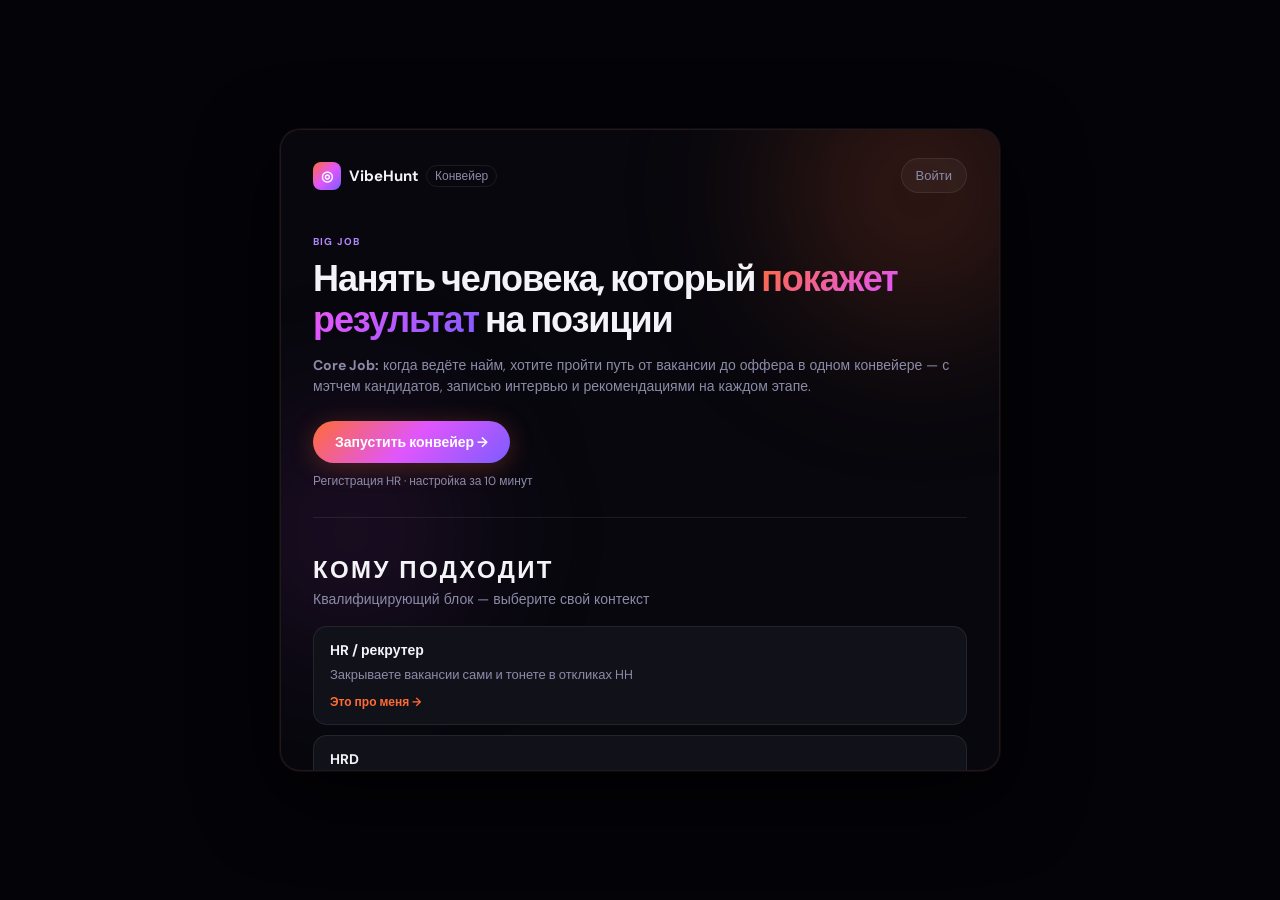
==== commit b8d70b2f: "Apply AJTBD marketing landing (Zamesin) to conveyor step 1 Co-authored-by: make-kzk <make-kzk@users." ====
--- a/PRDT/concepts/conveyor-step-1/prototype/index.html
+++ b/PRDT/concepts/conveyor-step-1/prototype/index.html
@@ -17,7 +17,7 @@
 
     <main class="mockup-screens">
 
-      <!-- Landing + JTBD -->
+      <!-- Landing — маркетинг AJTBD (Замесин) -->
       <section class="screen active" data-screen="home">
         <div class="landing">
           <div class="landing-nav">
@@ -30,47 +30,149 @@
           </div>
 
           <div class="landing-hero">
-            <span class="hero-badge">👋 HR · найм с vibe-match</span>
-            <h1>Охоться за <span class="gradient-text">топ-кандидатами</span>, не за откликами</h1>
-            <p class="lead">Конвейер VibeHunt: от вакансии до оффера — мэтч, интервью с записью и AI-рекомендации для HR.</p>
-            <button class="btn vh-primary" data-nav="register">Начать охоту →</button>
-          </div>
-
-          <div class="jtbd-block">
-            <h2 class="section-title">Jobs To Be Done</h2>
-            <p class="section-sub">Какую работу выполняет сервис</p>
-
+            <span class="ajtbd-label">Big Job</span>
+            <h1>Нанять человека, который <span class="gradient-text">покажет результат</span> на позиции</h1>
+            <p class="lead">
+              <strong>Core Job:</strong> когда ведёте найм, хотите пройти путь от вакансии до оффера в одном конвейере —
+              с мэтчем кандидатов, записью интервью и рекомендациями на каждом этапе.
+            </p>
+            <div class="hero-cta-row">
+              <button class="btn vh-primary" data-nav="register">Запустить конвейер →</button>
+              <span class="hero-note">Регистрация HR · настройка за 10 минут</span>
+            </div>
+          </div>
+
+          <div class="landing-section">
+            <h2 class="section-title">Кому подходит</h2>
+            <p class="section-sub">Квалифицирующий блок — выберите свой контекст</p>
+            <div class="segment-grid">
+              <button class="segment-card" type="button" data-nav="register">
+                <strong>HR / рекрутер</strong>
+                <p>Закрываете вакансии сами и тонете в откликах HH</p>
+                <span class="segment-cta">Это про меня →</span>
+              </button>
+              <button class="segment-card" type="button" data-nav="register">
+                <strong>HRD</strong>
+                <p>Нужен прозрачный процесс и согласования с hiring manager</p>
+                <span class="segment-cta">Это про меня →</span>
+              </button>
+              <button class="segment-card" type="button" data-nav="register">
+                <strong>CEO / founder</strong>
+                <p>Нанимаете руководителей, где ошибка стоит дорого</p>
+                <span class="segment-cta">Это про меня →</span>
+              </button>
+            </div>
+          </div>
+
+          <div class="landing-section">
+            <h2 class="section-title">Почему текущий найм буксует</h2>
+            <p class="section-sub">Проблемы решений, которые «увольняем»</p>
+            <ul class="pain-list">
+              <li>
+                <span class="pain-icon">✕</span>
+                <div>
+                  <strong>HH + Excel + календарь + Zoom</strong>
+                  <p>Граф работ разорван — кандидаты теряются между инструментами</p>
+                </div>
+              </li>
+              <li>
+                <span class="pain-icon">✕</span>
+                <div>
+                  <strong>100 откликов, 5 релевантных</strong>
+                  <p>Нет fit-score — сильные кандидаты уходят, пока вы скрините вручную</p>
+                </div>
+              </li>
+              <li>
+                <span class="pain-icon">✕</span>
+                <div>
+                  <strong>Интервью без структуры</strong>
+                  <p>Нет адженды, записи и анализа — решения на ощущениях</p>
+                </div>
+              </li>
+              <li>
+                <span class="pain-icon">✕</span>
+                <div>
+                  <strong>Согласования тормозят оффер</strong>
+                  <p>Hiring manager и CEO не в одном конвейере — сроки растут</p>
+                </div>
+              </li>
+            </ul>
+          </div>
+
+          <div class="landing-section">
+            <h2 class="section-title">Core Jobs</h2>
+            <p class="section-sub">Как конвейер упрощает граф работ и даёт ценность</p>
             <div class="jtbd-list">
               <article class="jtbd-card">
                 <span class="jtbd-rank">01</span>
-                <span class="jtbd-when">Когда</span>
-                <p>мне нужно закрыть вакансию быстрее</p>
-                <span class="jtbd-want">Я хочу</span>
-                <p>видеть только релевантных кандидатов из HH и активного поиска</p>
-                <span class="jtbd-so">Чтобы</span>
-                <p>не тратить время на irrelevant отклики и ручной скрининг</p>
+                <span class="ajtbd-tag">Core Job</span>
+                <p class="job-story"><em>Когда</em> открыта вакансия, <em>хочу</em> быстро получить shortlist релевантных кандидатов, <em>чтобы</em> не тратить недели на скрининг.</p>
+                <div class="value-row">
+                  <span class="value-label">Ценность</span>
+                  <p>Мэтч из откликов и активного поиска HH · fit-score · топ-N на экране</p>
+                </div>
               </article>
-
               <article class="jtbd-card">
                 <span class="jtbd-rank">02</span>
-                <span class="jtbd-when">Когда</span>
-                <p>я назначаю интервью</p>
-                <span class="jtbd-want">Я хочу</span>
-                <p>получать вопросы, адженду и fit-score по каждому кандидату</p>
-                <span class="jtbd-so">Чтобы</span>
-                <p>проводить структурированные встречи и не терять сильных кандидатов</p>
+                <span class="ajtbd-tag">Core Job</span>
+                <p class="job-story"><em>Когда</em> назначаю интервью, <em>хочу</em> вопросы, адженду и слоты в одном месте, <em>чтобы</em> провести встречу структурированно.</p>
+                <div class="value-row">
+                  <span class="value-label">Ценность</span>
+                  <p>AI-рекомендации · календарь · запись через Daily · согласие кандидата</p>
+                </div>
               </article>
-
               <article class="jtbd-card">
                 <span class="jtbd-rank">03</span>
-                <span class="jtbd-when">Когда</span>
-                <p>интервью завершено</p>
-                <span class="jtbd-want">Я хочу</span>
-                <p>запись, анализ и рекомендацию по следующему этапу</p>
-                <span class="jtbd-so">Чтобы</span>
-                <p>быстро согласовать оффер с hiring manager и CEO</p>
+                <span class="ajtbd-tag">Core Job</span>
+                <p class="job-story"><em>Когда</em> интервью завершено, <em>хочу</em> анализ и решение по этапу, <em>чтобы</em> быстро довести сильного кандидата до оффера.</p>
+                <div class="value-row">
+                  <span class="value-label">Ценность</span>
+                  <p>Транскрипт · рекомендации · N этапов · согласование с hiring manager</p>
+                </div>
               </article>
             </div>
+          </div>
+
+          <div class="landing-section">
+            <h2 class="section-title">Почему VibeHunt</h2>
+            <div class="rtb-grid">
+              <div class="rtb-item">
+                <strong>↓ Time-to-offer</strong>
+                <p>Один конвейер вместо 4–5 инструментов</p>
+              </div>
+              <div class="rtb-item">
+                <strong>↑ Quality of hire</strong>
+                <p>Мэтч по профилю позиции и личности</p>
+              </div>
+              <div class="rtb-item">
+                <strong>KZ compliance</strong>
+                <p>Запись хранится в Казахстане</p>
+              </div>
+            </div>
+          </div>
+
+          <div class="landing-section">
+            <h2 class="section-title">Снимаем барьеры</h2>
+            <div class="faq-list">
+              <details class="faq-item" open>
+                <summary>«У нас уже есть HH — зачем конвейер?»</summary>
+                <p>HH — источник кандидатов. Конвейер — граф работ от shortlist до оффера: мэтч, интервью, запись, согласования.</p>
+              </details>
+              <details class="faq-item">
+                <summary>«Кандидаты не согласятся на запись»</summary>
+                <p>Согласие при регистрации и перед каждой записью. Запись — в KZ, только для анализа и рекомендаций HR.</p>
+              </details>
+              <details class="faq-item">
+                <summary>«Сложно внедрять»</summary>
+                <p>Онбординг: регистрация → компания → HH. Дальше — одна вакансия и первый shortlist.</p>
+              </details>
+            </div>
+          </div>
+
+          <div class="landing-final">
+            <h2>Закройте следующую вакансию через конвейер</h2>
+            <p>Big Job не меняется — меняется граф работ, по которому вы её достигаете.</p>
+            <button class="btn vh-primary" data-nav="register">Начать бесплатно →</button>
           </div>
         </div>
       </section>
--- a/PRDT/concepts/conveyor-step-1/prototype/style.css
+++ b/PRDT/concepts/conveyor-step-1/prototype/style.css
@@ -22,7 +22,7 @@
 
 .vh-frame {
   position: relative;
-  max-width: 960px;
+  max-width: 720px;
   min-height: 640px;
   background: var(--vh-bg);
   border: 1px solid var(--vh-border);
@@ -121,7 +121,7 @@
 
 /* Landing */
 .landing {
-  padding: 28px 40px 40px;
+  padding: 28px 32px 48px;
   overflow-y: auto;
   max-height: 640px;
 }
@@ -151,19 +151,241 @@
 }
 
 .landing-hero {
-  max-width: 560px;
-  margin-bottom: 40px;
-}
-
-.hero-badge {
+  max-width: 100%;
+  margin-bottom: 36px;
+  padding-bottom: 28px;
+  border-bottom: 1px solid var(--vh-border);
+}
+
+.ajtbd-label {
   display: inline-block;
+  font-size: 10px;
+  font-weight: 700;
+  text-transform: uppercase;
+  letter-spacing: 0.12em;
+  color: #b388ff;
+  margin-bottom: 10px;
+}
+
+.hero-cta-row {
+  display: flex;
+  flex-direction: column;
+  align-items: flex-start;
+  gap: 10px;
+}
+
+.hero-note {
   font-size: 12px;
-  padding: 6px 12px;
-  border-radius: 999px;
-  background: rgba(255, 107, 53, 0.12);
-  border: 1px solid rgba(255, 107, 53, 0.25);
+  color: var(--vh-muted);
+}
+
+.landing-section {
+  margin-bottom: 32px;
+  padding-bottom: 28px;
+  border-bottom: 1px solid var(--vh-border);
+}
+
+.landing-section:last-of-type {
+  border-bottom: none;
+}
+
+.landing-final {
+  text-align: center;
+  padding: 28px 16px 8px;
+  background: rgba(255, 107, 53, 0.06);
+  border: 1px solid rgba(255, 107, 53, 0.15);
+  border-radius: var(--vh-radius);
+}
+
+.landing-final h2 {
+  font-size: 1.35rem;
+  font-weight: 700;
+  color: var(--vh-text);
+  margin-bottom: 8px;
+}
+
+.landing-final p {
+  font-size: 14px;
+  margin-bottom: 18px;
+}
+
+.segment-grid {
+  display: grid;
+  grid-template-columns: 1fr;
+  gap: 10px;
+}
+
+.segment-card {
+  display: flex;
+  flex-direction: column;
+  gap: 6px;
+  padding: 14px 16px;
+  background: var(--vh-surface);
+  border: 1px solid var(--vh-border);
+  border-radius: var(--vh-radius);
+  cursor: pointer;
+  text-align: left;
+  font-family: inherit;
+  color: inherit;
+  transition: border-color 0.15s, background 0.15s;
+}
+
+.segment-card:hover {
+  border-color: rgba(255, 107, 53, 0.35);
+  background: var(--vh-surface-2);
+}
+
+.segment-card strong {
+  font-size: 14px;
+  color: var(--vh-text);
+}
+
+.segment-card p {
+  font-size: 13px;
+  margin: 0;
+}
+
+.segment-cta {
+  font-size: 12px;
+  font-weight: 600;
+  color: var(--vh-accent);
+  margin-top: 4px;
+}
+
+.pain-list {
+  list-style: none;
+  display: flex;
+  flex-direction: column;
+  gap: 12px;
+}
+
+.pain-list li {
+  display: flex;
+  gap: 12px;
+  align-items: flex-start;
+  padding: 12px 14px;
+  background: rgba(255, 80, 80, 0.05);
+  border: 1px solid rgba(255, 80, 80, 0.12);
+  border-radius: var(--vh-radius);
+}
+
+.pain-icon {
+  color: #ff6b6b;
+  font-weight: 700;
+  flex-shrink: 0;
+}
+
+.pain-list strong {
+  display: block;
+  font-size: 13px;
+  color: var(--vh-text);
+  margin-bottom: 4px;
+}
+
+.pain-list p {
+  font-size: 12px;
+  margin: 0;
+}
+
+.ajtbd-tag {
+  display: inline-block;
+  font-size: 9px;
+  font-weight: 700;
+  text-transform: uppercase;
+  letter-spacing: 0.08em;
   color: #ffb899;
-  margin-bottom: 16px;
+  margin-bottom: 8px;
+}
+
+.job-story {
+  font-size: 14px;
+  line-height: 1.55;
+  color: var(--vh-text);
+  margin-bottom: 12px;
+}
+
+.job-story em {
+  font-style: normal;
+  font-weight: 600;
+  color: var(--vh-muted);
+  font-size: 11px;
+  text-transform: uppercase;
+  letter-spacing: 0.04em;
+}
+
+.value-row {
+  padding-top: 10px;
+  border-top: 1px dashed var(--vh-border);
+}
+
+.value-label {
+  font-size: 10px;
+  font-weight: 700;
+  text-transform: uppercase;
+  letter-spacing: 0.08em;
+  color: #0f7b6c;
+}
+
+.value-row p {
+  font-size: 13px;
+  margin: 4px 0 0;
+  color: var(--vh-muted);
+}
+
+.rtb-grid {
+  display: grid;
+  grid-template-columns: 1fr;
+  gap: 10px;
+}
+
+.rtb-item {
+  padding: 14px 16px;
+  background: var(--vh-surface);
+  border: 1px solid var(--vh-border);
+  border-radius: var(--vh-radius);
+}
+
+.rtb-item strong {
+  display: block;
+  font-size: 14px;
+  color: var(--vh-text);
+  margin-bottom: 4px;
+}
+
+.rtb-item p {
+  font-size: 12px;
+  margin: 0;
+}
+
+.faq-list {
+  display: flex;
+  flex-direction: column;
+  gap: 8px;
+}
+
+.faq-item {
+  background: var(--vh-surface);
+  border: 1px solid var(--vh-border);
+  border-radius: var(--vh-radius);
+  padding: 0 14px;
+}
+
+.faq-item summary {
+  padding: 12px 0;
+  font-size: 13px;
+  font-weight: 600;
+  color: var(--vh-text);
+  cursor: pointer;
+  list-style: none;
+}
+
+.faq-item summary::-webkit-details-marker { display: none; }
+
+.faq-item p {
+  font-size: 13px;
+  line-height: 1.5;
+  padding-bottom: 12px;
+  margin: 0;
 }
 
 .landing-hero h1 {
@@ -207,8 +429,6 @@
   background: var(--vh-surface);
   border-radius: var(--vh-radius);
   border: 1px solid var(--vh-border);
-  font-size: 14px;
-  line-height: 1.5;
   transition: border-color 0.15s, box-shadow 0.15s;
 }
 
@@ -229,22 +449,6 @@
   background-clip: text;
 }
 
-.jtbd-card p {
-  margin: 2px 0 10px;
-  color: var(--vh-text);
-}
-
-.jtbd-when, .jtbd-want, .jtbd-so {
-  font-size: 10px;
-  font-weight: 700;
-  text-transform: uppercase;
-  letter-spacing: 0.08em;
-  color: var(--vh-muted);
-}
-
-.jtbd-want { color: #ffb899; }
-.jtbd-so { color: #b388ff; }
-
 /* Buttons */
 .btn.vh-primary {
   background: var(--vh-gradient);
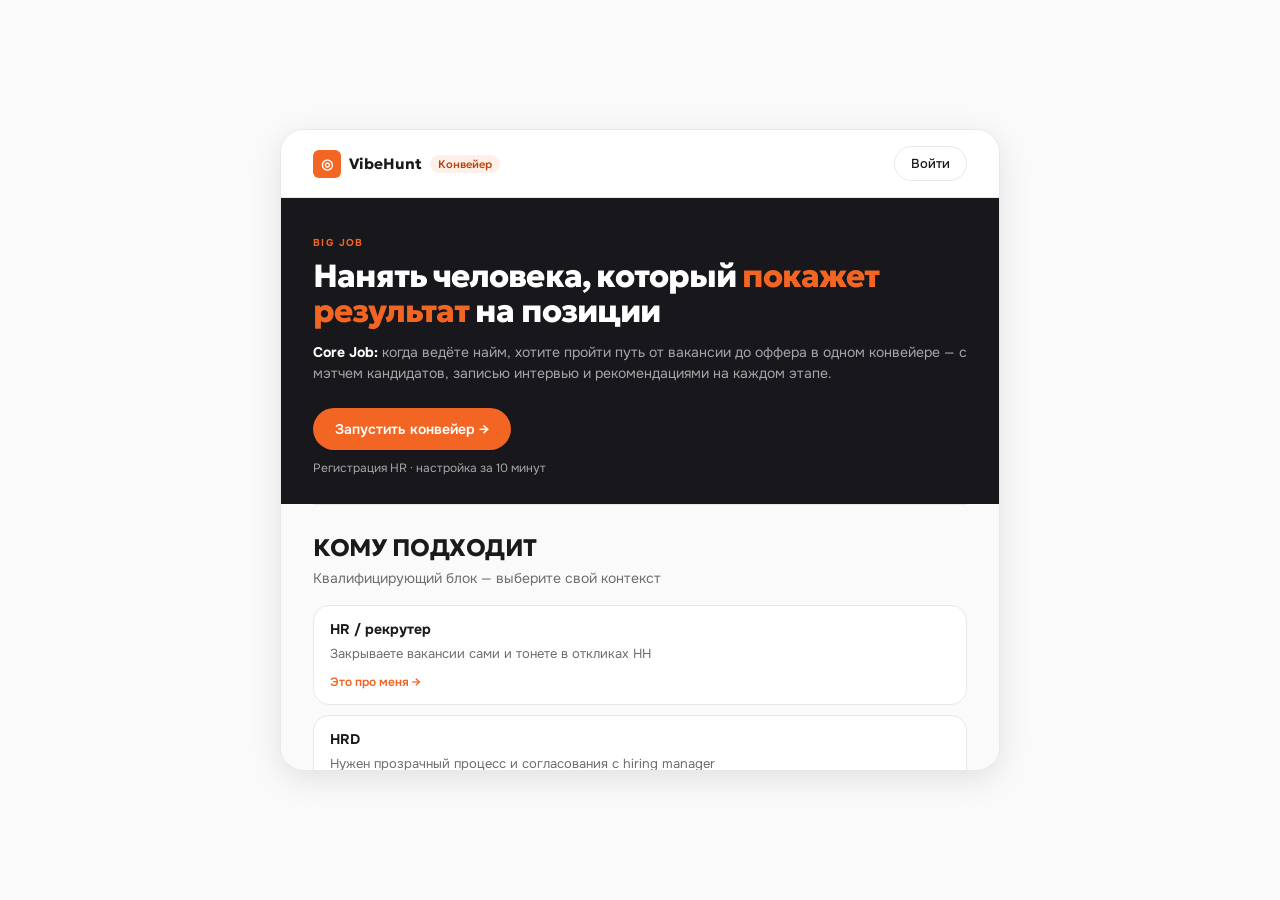
==== commit 336bcd91: "Align conveyor prototype with vibe-hunt.com design system Replace invented dark gradient theme with " ====
--- a/PRDT/concepts/conveyor-step-1/prototype/index.html
+++ b/PRDT/concepts/conveyor-step-1/prototype/index.html
@@ -6,15 +6,13 @@
   <title>VibeHunt — Конвейер HR</title>
   <link rel="preconnect" href="https://fonts.googleapis.com">
   <link rel="preconnect" href="https://fonts.gstatic.com" crossorigin>
-  <link href="https://fonts.googleapis.com/css2?family=DM+Sans:ital,opsz,wght@0,9..40,400;0,9..40,500;0,9..40,600;0,9..40,700;1,9..40,400&display=swap" rel="stylesheet">
+  <link href="https://fonts.googleapis.com/css2?family=Geologica:wght@400;500;600;700;800&family=JetBrains+Mono:wght@400;500&family=Onest:wght@400;500;600;700;800&display=swap" rel="stylesheet">
+  <meta name="theme-color" content="#fafafa">
   <link rel="stylesheet" href="../../../../SYST/assets/mockup.css">
   <link rel="stylesheet" href="style.css">
 </head>
 <body>
   <div class="mockup-frame vh-frame">
-    <div class="vh-glow vh-glow-a"></div>
-    <div class="vh-glow vh-glow-b"></div>
-
     <main class="mockup-screens">
 
       <!-- Landing — маркетинг AJTBD (Замесин) -->
--- a/PRDT/concepts/conveyor-step-1/prototype/style.css
+++ b/PRDT/concepts/conveyor-step-1/prototype/style.css
@@ -1,59 +1,64 @@
-/* VibeHunt design system */
+/* VibeHunt design system — tokens from vibe-hunt.com */
 :root {
-  --vh-bg: #07070d;
-  --vh-surface: #11111a;
-  --vh-surface-2: #181824;
-  --vh-border: rgba(255, 255, 255, 0.08);
-  --vh-text: #f4f4f8;
-  --vh-muted: #8b8ba8;
-  --vh-accent: #ff6b35;
-  --vh-accent-2: #e056fd;
-  --vh-green: #00e676;
-  --vh-radius: 14px;
-  --vh-font: "DM Sans", -apple-system, BlinkMacSystemFont, sans-serif;
-  --vh-gradient: linear-gradient(135deg, #ff6b35 0%, #e056fd 50%, #7c5cff 100%);
+  --vh-color-primary: #f26522;
+  --vh-color-primary-h: #d94f0a;
+  --vh-color-primary-l: #fef0e8;
+  --vh-color-primary-deep: #b8450b;
+  --vh-color-secondary: #6b4eff;
+  --vh-color-secondary-l: #f0edff;
+  --vh-color-ink: #1a1a1a;
+  --vh-color-muted: #6e6e6e;
+  --vh-color-slate: #404040;
+  --vh-bg-page: #fafafa;
+  --vh-bg-surface: #fff;
+  --vh-bg-subtle: #f3f3f3;
+  --vh-border-color: #e8e8e8;
+  --vh-border-color-mid: #d0d0d0;
+  --vh-sem-success: #2da44e;
+  --vh-sem-success-l: #f0fdf4;
+  --vh-sem-danger: #cf3434;
+  --vh-sem-danger-l: #fff5f5;
+  --vh-sem-warning: #e8a020;
+  --vh-panel-hero: #17171c;
+  --vh-hero-text: #fff;
+  --vh-hero-sub: rgba(255, 255, 255, 0.62);
+  --vh-panel-hero-line: rgba(255, 255, 255, 0.08);
+  --vh-font-family: "Onest", -apple-system, BlinkMacSystemFont, "Segoe UI", sans-serif;
+  --vh-font-display: "Geologica", "Onest", -apple-system, sans-serif;
+  --vh-font-mono: "JetBrains Mono", ui-monospace, monospace;
+  --vh-radius-sm: 6px;
+  --vh-radius-md: 10px;
+  --vh-radius-lg: 16px;
+  --vh-radius-xl: 24px;
+  --vh-radius-pill: 9999px;
+  --vh-shadow-xs: 0 1px 2px rgba(0, 0, 0, 0.05);
+  --vh-shadow-sm: 0 2px 6px rgba(0, 0, 0, 0.07);
+  --vh-shadow-md: 0 4px 16px rgba(0, 0, 0, 0.08);
+  --vh-shadow-lg: 0 8px 32px rgba(0, 0, 0, 0.1);
+  --vh-ease: cubic-bezier(0.4, 0, 0.2, 1);
+  --vh-duration: 0.25s;
 }
 
 body {
-  background: #030308;
+  background: var(--vh-bg-page);
   padding: 16px;
-  font-family: var(--vh-font);
+  font-family: var(--vh-font-family);
+  color: var(--vh-color-ink);
+  -webkit-font-smoothing: antialiased;
 }
 
 .vh-frame {
   position: relative;
   max-width: 720px;
   min-height: 640px;
-  background: var(--vh-bg);
-  border: 1px solid var(--vh-border);
-  border-radius: 20px;
+  background: var(--vh-bg-surface);
+  border: 1px solid var(--vh-border-color);
+  border-radius: var(--vh-radius-xl);
   overflow: hidden;
-  box-shadow: 0 0 0 1px rgba(255, 107, 53, 0.08), 0 24px 80px rgba(0, 0, 0, 0.6);
-}
-
-.vh-glow {
-  position: absolute;
-  border-radius: 50%;
-  filter: blur(80px);
-  pointer-events: none;
-  z-index: 0;
-}
-
-.vh-glow-a {
-  width: 280px;
-  height: 280px;
-  top: -80px;
-  right: -60px;
-  background: rgba(255, 107, 53, 0.18);
-}
-
-.vh-glow-b {
-  width: 220px;
-  height: 220px;
-  bottom: 20%;
-  left: -40px;
-  background: rgba(224, 86, 253, 0.12);
-}
+  box-shadow: var(--vh-shadow-lg);
+}
+
+.vh-glow { display: none; }
 
 .mockup-header { display: none; }
 
@@ -67,29 +72,31 @@
   padding: 0;
   gap: 0;
   min-height: 640px;
+  background: var(--vh-bg-page);
 }
 
 .screen h2 {
+  font-family: var(--vh-font-display);
   font-size: 1.5rem;
   font-weight: 700;
-  color: var(--vh-text);
-}
-
-.screen p { color: var(--vh-muted); }
+  color: var(--vh-color-ink);
+  letter-spacing: -0.02em;
+}
+
+.screen p { color: var(--vh-color-muted); }
 
 /* Brand */
 .brand {
   display: inline-flex;
   align-items: center;
   gap: 8px;
+  font-family: var(--vh-font-display);
   font-weight: 700;
   font-size: 15px;
-  color: var(--vh-text);
-}
-
-.brand.compact {
-  margin-bottom: 16px;
-}
+  color: var(--vh-color-ink);
+}
+
+.brand.compact { margin-bottom: 16px; }
 
 .brand-mark {
   display: inline-flex;
@@ -97,31 +104,28 @@
   justify-content: center;
   width: 28px;
   height: 28px;
-  border-radius: 8px;
-  background: var(--vh-gradient);
+  border-radius: var(--vh-radius-sm);
+  background: var(--vh-color-primary);
   font-size: 14px;
   color: #fff;
 }
 
 .brand-sub {
   font-weight: 500;
-  font-size: 12px;
-  color: var(--vh-muted);
+  font-size: 11px;
+  color: var(--vh-color-primary-deep);
   padding: 2px 8px;
-  border: 1px solid var(--vh-border);
-  border-radius: 999px;
+  background: var(--vh-color-primary-l);
+  border-radius: var(--vh-radius-pill);
 }
 
 .gradient-text {
-  background: var(--vh-gradient);
-  -webkit-background-clip: text;
-  -webkit-text-fill-color: transparent;
-  background-clip: text;
+  color: var(--vh-color-primary);
 }
 
 /* Landing */
 .landing {
-  padding: 28px 32px 48px;
+  padding: 0 0 48px;
   overflow-y: auto;
   max-height: 640px;
 }
@@ -130,40 +134,51 @@
   display: flex;
   justify-content: space-between;
   align-items: center;
-  margin-bottom: 36px;
+  padding: 16px 32px;
+  background: var(--vh-bg-surface);
+  border-bottom: 1px solid var(--vh-border-color);
 }
 
 .link-btn {
-  background: rgba(255, 255, 255, 0.04);
-  border: 1px solid var(--vh-border);
-  color: var(--vh-muted);
+  background: var(--vh-bg-surface);
+  border: 1px solid var(--vh-border-color);
+  color: var(--vh-color-ink);
   font-size: 13px;
   font-family: inherit;
+  font-weight: 500;
   cursor: pointer;
-  padding: 8px 14px;
-  border-radius: 999px;
-  transition: border-color 0.15s, color 0.15s;
+  padding: 8px 16px;
+  border-radius: var(--vh-radius-pill);
+  transition: border-color var(--vh-duration) var(--vh-ease), background var(--vh-duration) var(--vh-ease);
 }
 
 .link-btn:hover {
-  border-color: rgba(255, 107, 53, 0.4);
-  color: var(--vh-text);
+  border-color: var(--vh-border-color-mid);
+  background: var(--vh-bg-subtle);
 }
 
 .landing-hero {
   max-width: 100%;
-  margin-bottom: 36px;
-  padding-bottom: 28px;
-  border-bottom: 1px solid var(--vh-border);
-}
+  margin: 0;
+  padding: 32px 32px 28px;
+  background: var(--vh-panel-hero);
+  color: var(--vh-hero-text);
+}
+
+.landing-hero .lead { color: var(--vh-hero-sub); }
+.landing-hero .lead strong { color: var(--vh-hero-text); }
+.landing-hero .hero-note { color: var(--vh-hero-sub); }
+.landing-hero .ajtbd-label { color: var(--vh-color-primary); }
+.landing-hero h1 { color: var(--vh-hero-text); }
+.landing-hero .gradient-text { color: var(--vh-color-primary); }
 
 .ajtbd-label {
   display: inline-block;
   font-size: 10px;
   font-weight: 700;
   text-transform: uppercase;
-  letter-spacing: 0.12em;
-  color: #b388ff;
+  letter-spacing: 0.14em;
+  color: var(--vh-color-primary-deep);
   margin-bottom: 10px;
 }
 
@@ -176,31 +191,33 @@
 
 .hero-note {
   font-size: 12px;
-  color: var(--vh-muted);
+  color: var(--vh-color-muted);
 }
 
 .landing-section {
-  margin-bottom: 32px;
-  padding-bottom: 28px;
-  border-bottom: 1px solid var(--vh-border);
-}
-
-.landing-section:last-of-type {
-  border-bottom: none;
+  margin: 0 32px 32px;
+  padding-top: 28px;
+  border-top: 1px solid var(--vh-border-color);
+}
+
+.landing-section:first-of-type {
+  border-top: none;
+  padding-top: 32px;
 }
 
 .landing-final {
   text-align: center;
-  padding: 28px 16px 8px;
-  background: rgba(255, 107, 53, 0.06);
-  border: 1px solid rgba(255, 107, 53, 0.15);
-  border-radius: var(--vh-radius);
+  margin: 0 32px;
+  padding: 28px 24px;
+  background: var(--vh-color-primary-l);
+  border: 1px solid rgba(242, 101, 34, 0.2);
+  border-radius: var(--vh-radius-lg);
 }
 
 .landing-final h2 {
   font-size: 1.35rem;
   font-weight: 700;
-  color: var(--vh-text);
+  color: var(--vh-color-ink);
   margin-bottom: 8px;
 }
 
@@ -220,24 +237,24 @@
   flex-direction: column;
   gap: 6px;
   padding: 14px 16px;
-  background: var(--vh-surface);
-  border: 1px solid var(--vh-border);
-  border-radius: var(--vh-radius);
+  background: var(--vh-bg-surface);
+  border: 1px solid var(--vh-border-color);
+  border-radius: var(--vh-radius-lg);
   cursor: pointer;
   text-align: left;
   font-family: inherit;
   color: inherit;
-  transition: border-color 0.15s, background 0.15s;
+  transition: border-color var(--vh-duration) var(--vh-ease), box-shadow var(--vh-duration) var(--vh-ease);
 }
 
 .segment-card:hover {
-  border-color: rgba(255, 107, 53, 0.35);
-  background: var(--vh-surface-2);
+  border-color: var(--vh-color-primary);
+  box-shadow: var(--vh-shadow-sm);
 }
 
 .segment-card strong {
   font-size: 14px;
-  color: var(--vh-text);
+  color: var(--vh-color-ink);
 }
 
 .segment-card p {
@@ -248,7 +265,7 @@
 .segment-cta {
   font-size: 12px;
   font-weight: 600;
-  color: var(--vh-accent);
+  color: var(--vh-color-primary);
   margin-top: 4px;
 }
 
@@ -256,7 +273,7 @@
   list-style: none;
   display: flex;
   flex-direction: column;
-  gap: 12px;
+  gap: 10px;
 }
 
 .pain-list li {
@@ -264,13 +281,13 @@
   gap: 12px;
   align-items: flex-start;
   padding: 12px 14px;
-  background: rgba(255, 80, 80, 0.05);
-  border: 1px solid rgba(255, 80, 80, 0.12);
-  border-radius: var(--vh-radius);
+  background: var(--vh-sem-danger-l);
+  border: 1px solid rgba(207, 52, 52, 0.15);
+  border-radius: var(--vh-radius-md);
 }
 
 .pain-icon {
-  color: #ff6b6b;
+  color: var(--vh-sem-danger);
   font-weight: 700;
   flex-shrink: 0;
 }
@@ -278,7 +295,7 @@
 .pain-list strong {
   display: block;
   font-size: 13px;
-  color: var(--vh-text);
+  color: var(--vh-color-ink);
   margin-bottom: 4px;
 }
 
@@ -293,21 +310,21 @@
   font-weight: 700;
   text-transform: uppercase;
   letter-spacing: 0.08em;
-  color: #ffb899;
+  color: var(--vh-color-primary-deep);
   margin-bottom: 8px;
 }
 
 .job-story {
   font-size: 14px;
   line-height: 1.55;
-  color: var(--vh-text);
+  color: var(--vh-color-ink);
   margin-bottom: 12px;
 }
 
 .job-story em {
   font-style: normal;
   font-weight: 600;
-  color: var(--vh-muted);
+  color: var(--vh-color-muted);
   font-size: 11px;
   text-transform: uppercase;
   letter-spacing: 0.04em;
@@ -315,7 +332,7 @@
 
 .value-row {
   padding-top: 10px;
-  border-top: 1px dashed var(--vh-border);
+  border-top: 1px dashed var(--vh-border-color);
 }
 
 .value-label {
@@ -323,13 +340,13 @@
   font-weight: 700;
   text-transform: uppercase;
   letter-spacing: 0.08em;
-  color: #0f7b6c;
+  color: var(--vh-sem-success);
 }
 
 .value-row p {
   font-size: 13px;
   margin: 4px 0 0;
-  color: var(--vh-muted);
+  color: var(--vh-color-muted);
 }
 
 .rtb-grid {
@@ -340,15 +357,15 @@
 
 .rtb-item {
   padding: 14px 16px;
-  background: var(--vh-surface);
-  border: 1px solid var(--vh-border);
-  border-radius: var(--vh-radius);
+  background: var(--vh-bg-surface);
+  border: 1px solid var(--vh-border-color);
+  border-radius: var(--vh-radius-lg);
 }
 
 .rtb-item strong {
   display: block;
   font-size: 14px;
-  color: var(--vh-text);
+  color: var(--vh-color-ink);
   margin-bottom: 4px;
 }
 
@@ -364,9 +381,9 @@
 }
 
 .faq-item {
-  background: var(--vh-surface);
-  border: 1px solid var(--vh-border);
-  border-radius: var(--vh-radius);
+  background: var(--vh-bg-surface);
+  border: 1px solid var(--vh-border-color);
+  border-radius: var(--vh-radius-md);
   padding: 0 14px;
 }
 
@@ -374,7 +391,7 @@
   padding: 12px 0;
   font-size: 13px;
   font-weight: 600;
-  color: var(--vh-text);
+  color: var(--vh-color-ink);
   cursor: pointer;
   list-style: none;
 }
@@ -389,26 +406,27 @@
 }
 
 .landing-hero h1 {
-  font-size: 2.25rem;
-  font-weight: 700;
-  line-height: 1.15;
+  font-family: var(--vh-font-display);
+  font-size: 2rem;
+  font-weight: 800;
+  line-height: 1.08;
   letter-spacing: -0.03em;
   margin-bottom: 14px;
-  color: var(--vh-text);
 }
 
 .lead {
-  font-size: 16px;
+  font-size: 15px;
   line-height: 1.6;
   margin-bottom: 24px;
 }
 
 .section-title {
-  font-size: 12px;
-  font-weight: 600;
+  font-family: var(--vh-font-display);
+  font-size: 11px;
+  font-weight: 700;
   text-transform: uppercase;
   letter-spacing: 0.1em;
-  color: var(--vh-accent);
+  color: var(--vh-color-primary);
   margin-bottom: 4px;
 }
 
@@ -426,47 +444,46 @@
 .jtbd-card {
   position: relative;
   padding: 18px 18px 18px 52px;
-  background: var(--vh-surface);
-  border-radius: var(--vh-radius);
-  border: 1px solid var(--vh-border);
-  transition: border-color 0.15s, box-shadow 0.15s;
+  background: var(--vh-bg-surface);
+  border-radius: var(--vh-radius-lg);
+  border: 1px solid var(--vh-border-color);
+  transition: border-color var(--vh-duration) var(--vh-ease), box-shadow var(--vh-duration) var(--vh-ease);
 }
 
 .jtbd-card:hover {
-  border-color: rgba(255, 107, 53, 0.25);
-  box-shadow: 0 0 24px rgba(255, 107, 53, 0.06);
+  border-color: var(--vh-border-color-mid);
+  box-shadow: var(--vh-shadow-sm);
 }
 
 .jtbd-rank {
   position: absolute;
   left: 16px;
   top: 16px;
+  font-family: var(--vh-font-display);
   font-size: 20px;
   font-weight: 800;
-  background: var(--vh-gradient);
-  -webkit-background-clip: text;
-  -webkit-text-fill-color: transparent;
-  background-clip: text;
+  color: var(--vh-color-primary);
 }
 
 /* Buttons */
 .btn.vh-primary {
-  background: var(--vh-gradient);
+  background: var(--vh-color-primary);
   border: none;
   color: #fff;
-  border-radius: 999px;
+  border-radius: var(--vh-radius-pill);
   padding: 12px 22px;
   font-size: 14px;
   font-weight: 600;
   font-family: inherit;
   cursor: pointer;
-  box-shadow: 0 4px 24px rgba(255, 107, 53, 0.25);
-  transition: transform 0.1s, box-shadow 0.15s;
+  box-shadow: var(--vh-shadow-xs);
+  transition: background var(--vh-duration) var(--vh-ease), transform 0.1s, box-shadow var(--vh-duration) var(--vh-ease);
 }
 
 .btn.vh-primary:hover {
+  background: var(--vh-color-primary-h);
   transform: translateY(-1px);
-  box-shadow: 0 6px 28px rgba(224, 86, 253, 0.3);
+  box-shadow: var(--vh-shadow-sm);
 }
 
 .btn.vh-primary.full { width: 100%; margin-top: 8px; }
@@ -482,7 +499,7 @@
 .back-link {
   background: none;
   border: none;
-  color: var(--vh-muted);
+  color: var(--vh-color-muted);
   font-size: 13px;
   font-family: inherit;
   cursor: pointer;
@@ -490,6 +507,8 @@
   margin-bottom: 24px;
 }
 
+.back-link:hover { color: var(--vh-color-ink); }
+
 .auth-sub { margin-bottom: 24px; font-size: 14px; }
 
 .consent-row {
@@ -497,38 +516,39 @@
   gap: 10px;
   align-items: flex-start;
   font-size: 13px;
-  color: var(--vh-muted);
+  color: var(--vh-color-muted);
   margin-bottom: 10px;
   cursor: pointer;
 }
 
-.consent-row input { margin-top: 3px; accent-color: var(--vh-accent); }
+.consent-row input { margin-top: 3px; accent-color: var(--vh-color-primary); }
 
 .field label {
   font-size: 11px;
   font-weight: 600;
   text-transform: uppercase;
   letter-spacing: 0.06em;
-  color: var(--vh-muted);
+  color: var(--vh-color-muted);
 }
 
 .field input,
 .field select {
   padding: 11px 14px;
-  background: var(--vh-surface);
-  border: 1px solid var(--vh-border);
-  border-radius: 10px;
-  color: var(--vh-text);
+  background: var(--vh-bg-surface);
+  border: 1px solid var(--vh-border-color);
+  border-radius: var(--vh-radius-md);
+  color: var(--vh-color-ink);
   font-size: 14px;
   font-family: inherit;
   width: 100%;
-  transition: border-color 0.15s;
+  transition: border-color var(--vh-duration) var(--vh-ease), box-shadow var(--vh-duration) var(--vh-ease);
 }
 
 .field input:focus,
 .field select:focus {
   outline: none;
-  border-color: rgba(255, 107, 53, 0.5);
+  border-color: var(--vh-color-secondary);
+  box-shadow: 0 0 0 3px var(--vh-color-secondary-l);
 }
 
 .field select { cursor: pointer; }
@@ -538,12 +558,13 @@
 .app-layout {
   display: flex;
   min-height: 640px;
+  background: var(--vh-bg-page);
 }
 
 .sidebar {
   width: 210px;
-  background: rgba(17, 17, 26, 0.95);
-  border-right: 1px solid var(--vh-border);
+  background: var(--vh-bg-surface);
+  border-right: 1px solid var(--vh-border-color);
   display: flex;
   flex-direction: column;
   padding: 16px 10px;
@@ -555,17 +576,18 @@
   flex-wrap: wrap;
   align-items: center;
   gap: 6px;
+  font-family: var(--vh-font-display);
   font-size: 14px;
   font-weight: 700;
   padding: 4px 8px 20px;
-  color: var(--vh-text);
+  color: var(--vh-color-ink);
 }
 
 .sidebar-brand small {
   width: 100%;
   font-size: 11px;
   font-weight: 500;
-  color: var(--vh-muted);
+  color: var(--vh-color-muted);
   padding-left: 34px;
 }
 
@@ -583,29 +605,28 @@
   padding: 10px 12px;
   border: none;
   background: none;
-  border-radius: 10px;
+  border-radius: var(--vh-radius-md);
   font-size: 13px;
   font-family: inherit;
-  color: var(--vh-muted);
+  color: var(--vh-color-muted);
   cursor: pointer;
   text-align: left;
   width: 100%;
-  transition: background 0.1s, color 0.1s;
+  transition: background var(--vh-duration) var(--vh-ease), color var(--vh-duration) var(--vh-ease);
 }
 
 .nav-item:hover {
-  background: rgba(255, 255, 255, 0.04);
-  color: var(--vh-text);
+  background: var(--vh-bg-subtle);
+  color: var(--vh-color-ink);
 }
 
 .nav-item.active {
-  background: rgba(255, 107, 53, 0.12);
-  color: var(--vh-text);
+  background: var(--vh-color-primary-l);
+  color: var(--vh-color-primary-deep);
   font-weight: 600;
-  box-shadow: inset 3px 0 0 var(--vh-accent);
-}
-
-.nav-item.disabled { opacity: 0.35; cursor: default; }
+}
+
+.nav-item.disabled { opacity: 0.4; cursor: default; }
 .nav-icon { font-size: 13px; opacity: 0.8; }
 
 .sidebar-user {
@@ -613,15 +634,15 @@
   gap: 10px;
   align-items: center;
   padding: 12px 8px;
-  border-top: 1px solid var(--vh-border);
+  border-top: 1px solid var(--vh-border-color);
   margin-top: 8px;
 }
 
 .avatar {
   width: 32px;
   height: 32px;
-  border-radius: 10px;
-  background: var(--vh-gradient);
+  border-radius: var(--vh-radius-md);
+  background: var(--vh-color-primary);
   color: #fff;
   font-size: 11px;
   font-weight: 700;
@@ -631,14 +652,15 @@
   flex-shrink: 0;
 }
 
-.user-name { font-size: 12px; font-weight: 600; color: var(--vh-text); }
-.user-email { font-size: 11px; color: var(--vh-muted); }
+.user-name { font-size: 12px; font-weight: 600; color: var(--vh-color-ink); }
+.user-email { font-size: 11px; color: var(--vh-color-muted); }
 
 .main-pane {
   flex: 1;
   padding: 32px 40px;
   overflow-y: auto;
   max-height: 640px;
+  background: var(--vh-bg-page);
 }
 
 .page-header {
@@ -649,37 +671,38 @@
 }
 
 .page-header h1 {
+  font-family: var(--vh-font-display);
   font-size: 1.75rem;
   font-weight: 700;
   letter-spacing: -0.02em;
-  color: var(--vh-text);
+  color: var(--vh-color-ink);
 }
 
 .setup-badge {
   font-size: 11px;
   font-weight: 600;
   padding: 5px 12px;
-  background: rgba(255, 193, 7, 0.12);
-  border: 1px solid rgba(255, 193, 7, 0.25);
-  border-radius: 999px;
-  color: #ffc107;
+  background: #fffbeb;
+  border: 1px solid rgba(232, 160, 32, 0.3);
+  border-radius: var(--vh-radius-pill);
+  color: var(--vh-sem-warning);
 }
 
 .setup-badge.done {
-  background: rgba(0, 230, 118, 0.1);
-  border-color: rgba(0, 230, 118, 0.3);
-  color: var(--vh-green);
+  background: var(--vh-sem-success-l);
+  border-color: rgba(45, 164, 78, 0.3);
+  color: var(--vh-sem-success);
 }
 
 .callout {
   padding: 14px 16px;
-  background: rgba(255, 107, 53, 0.08);
-  border: 1px solid rgba(255, 107, 53, 0.2);
-  border-radius: var(--vh-radius);
+  background: var(--vh-color-primary-l);
+  border: 1px solid rgba(242, 101, 34, 0.2);
+  border-radius: var(--vh-radius-lg);
   font-size: 14px;
   line-height: 1.5;
   margin-bottom: 20px;
-  color: var(--vh-text);
+  color: var(--vh-color-ink);
 }
 
 .checklist {
@@ -694,46 +717,46 @@
   align-items: center;
   gap: 14px;
   padding: 14px 16px;
-  background: var(--vh-surface);
-  border: 1px solid var(--vh-border);
-  border-radius: var(--vh-radius);
+  background: var(--vh-bg-surface);
+  border: 1px solid var(--vh-border-color);
+  border-radius: var(--vh-radius-lg);
   cursor: pointer;
   text-align: left;
   width: 100%;
   font: inherit;
   color: inherit;
-  transition: border-color 0.15s, background 0.15s;
+  transition: border-color var(--vh-duration) var(--vh-ease), box-shadow var(--vh-duration) var(--vh-ease);
 }
 
 .checklist-item:hover {
-  border-color: rgba(255, 107, 53, 0.3);
-  background: var(--vh-surface-2);
+  border-color: var(--vh-color-primary);
+  box-shadow: var(--vh-shadow-sm);
 }
 
 .checklist-item strong {
   display: block;
   font-size: 14px;
   margin-bottom: 2px;
-  color: var(--vh-text);
+  color: var(--vh-color-ink);
 }
 
 .checklist-item p { font-size: 12px; margin: 0; }
 
 .check {
   font-size: 18px;
-  color: var(--vh-muted);
+  color: var(--vh-color-muted);
   width: 24px;
   text-align: center;
 }
 
-.check.done { color: var(--vh-green); }
-.chevron { margin-left: auto; color: var(--vh-muted); font-size: 20px; }
+.check.done { color: var(--vh-sem-success); }
+.chevron { margin-left: auto; color: var(--vh-color-muted); font-size: 20px; }
 
 .form-page { max-width: 440px; }
 
 .save-toast {
   font-size: 13px;
-  color: var(--vh-green);
+  color: var(--vh-sem-success);
   margin-top: 10px;
 }
 
@@ -742,21 +765,21 @@
   align-items: flex-start;
   gap: 14px;
   padding: 18px;
-  border: 1px solid var(--vh-border);
-  border-radius: var(--vh-radius);
-  background: var(--vh-surface);
+  border: 1px solid var(--vh-border-color);
+  border-radius: var(--vh-radius-lg);
+  background: var(--vh-bg-surface);
   margin-bottom: 16px;
 }
 
 .integration-card.connected {
-  border-color: rgba(0, 230, 118, 0.3);
-  background: rgba(0, 230, 118, 0.04);
+  border-color: rgba(45, 164, 78, 0.35);
+  background: var(--vh-sem-success-l);
 }
 
 .integration-logo {
   width: 44px;
   height: 44px;
-  border-radius: 12px;
+  border-radius: var(--vh-radius-md);
   display: flex;
   align-items: center;
   justify-content: center;
@@ -775,7 +798,7 @@
   font-size: 14px;
   display: block;
   margin-bottom: 4px;
-  color: var(--vh-text);
+  color: var(--vh-color-ink);
 }
 .integration-body p { font-size: 12px; margin: 0 0 8px; }
 
@@ -783,42 +806,42 @@
   font-size: 10px;
   font-weight: 600;
   padding: 3px 10px;
-  border-radius: 999px;
-  background: rgba(255, 255, 255, 0.06);
-  color: var(--vh-muted);
+  border-radius: var(--vh-radius-pill);
+  background: var(--vh-bg-subtle);
+  color: var(--vh-color-muted);
 }
 
 .status-tag.ok {
-  background: rgba(0, 230, 118, 0.12);
-  color: var(--vh-green);
+  background: var(--vh-sem-success-l);
+  color: var(--vh-sem-success);
 }
 
 .scope-list {
   font-size: 13px;
-  color: var(--vh-muted);
+  color: var(--vh-color-muted);
   line-height: 1.8;
   padding-left: 18px;
 }
 
 .next-step-teaser {
   padding: 16px 18px;
-  border: 1px dashed rgba(255, 107, 53, 0.3);
-  border-radius: var(--vh-radius);
-  background: rgba(255, 107, 53, 0.04);
+  border: 1px dashed var(--vh-border-color-mid);
+  border-radius: var(--vh-radius-lg);
+  background: var(--vh-bg-surface);
 }
 
 .next-label {
   font-size: 10px;
   text-transform: uppercase;
   letter-spacing: 0.08em;
-  color: var(--vh-muted);
+  color: var(--vh-color-muted);
 }
 
 .next-step-teaser strong {
   display: block;
   font-size: 15px;
   margin: 4px 0;
-  color: var(--vh-text);
+  color: var(--vh-color-ink);
 }
 
 .next-step-teaser p { font-size: 12px; margin: 0; }
@@ -829,9 +852,14 @@
   .sidebar {
     width: 100%;
     border-right: none;
-    border-bottom: 1px solid var(--vh-border);
+    border-bottom: 1px solid var(--vh-border-color);
   }
   .main-pane { padding: 20px; }
-  .landing { padding: 20px; }
-  .landing-hero h1 { font-size: 1.75rem; }
-}
+  .landing-nav,
+  .landing-hero,
+  .landing-section,
+  .landing-final { padding-left: 20px; padding-right: 20px; }
+  .landing-section { margin-left: 0; margin-right: 0; }
+  .landing-final { margin-left: 20px; margin-right: 20px; }
+  .landing-hero h1 { font-size: 1.65rem; }
+}
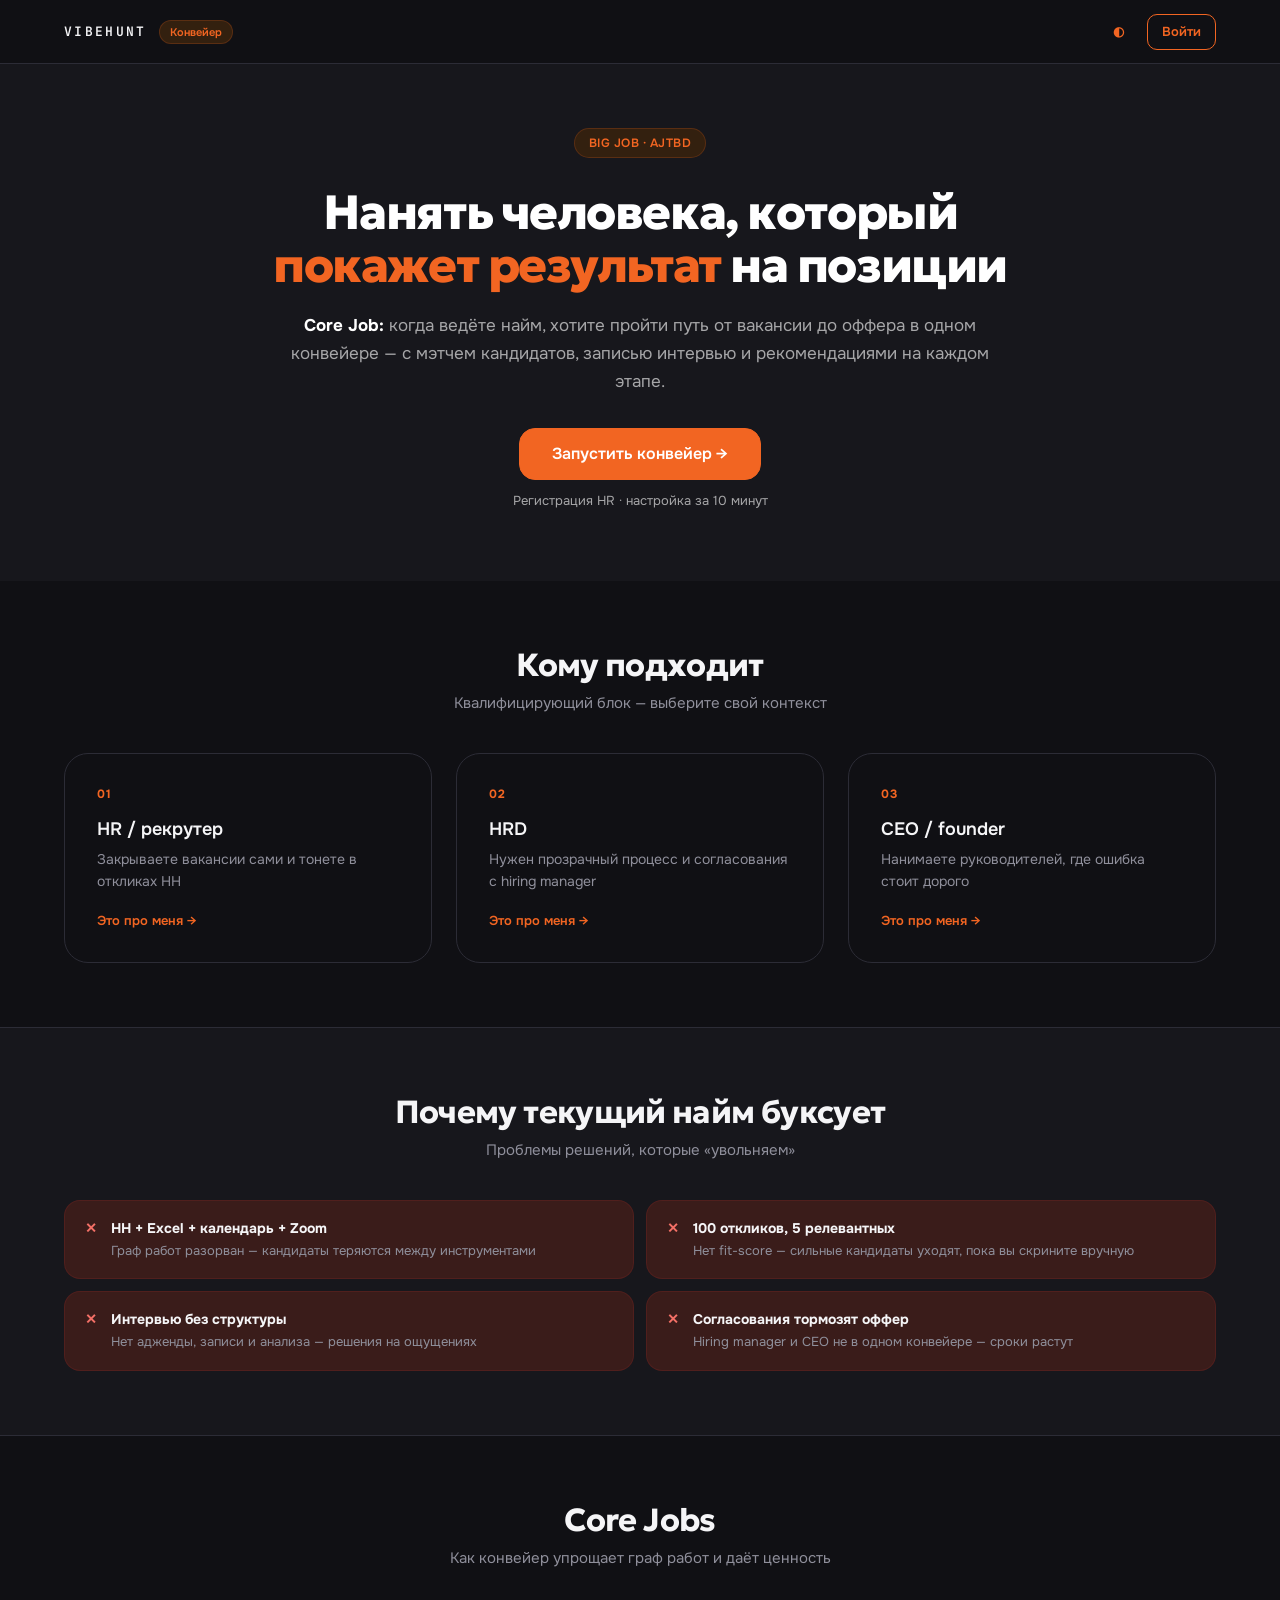
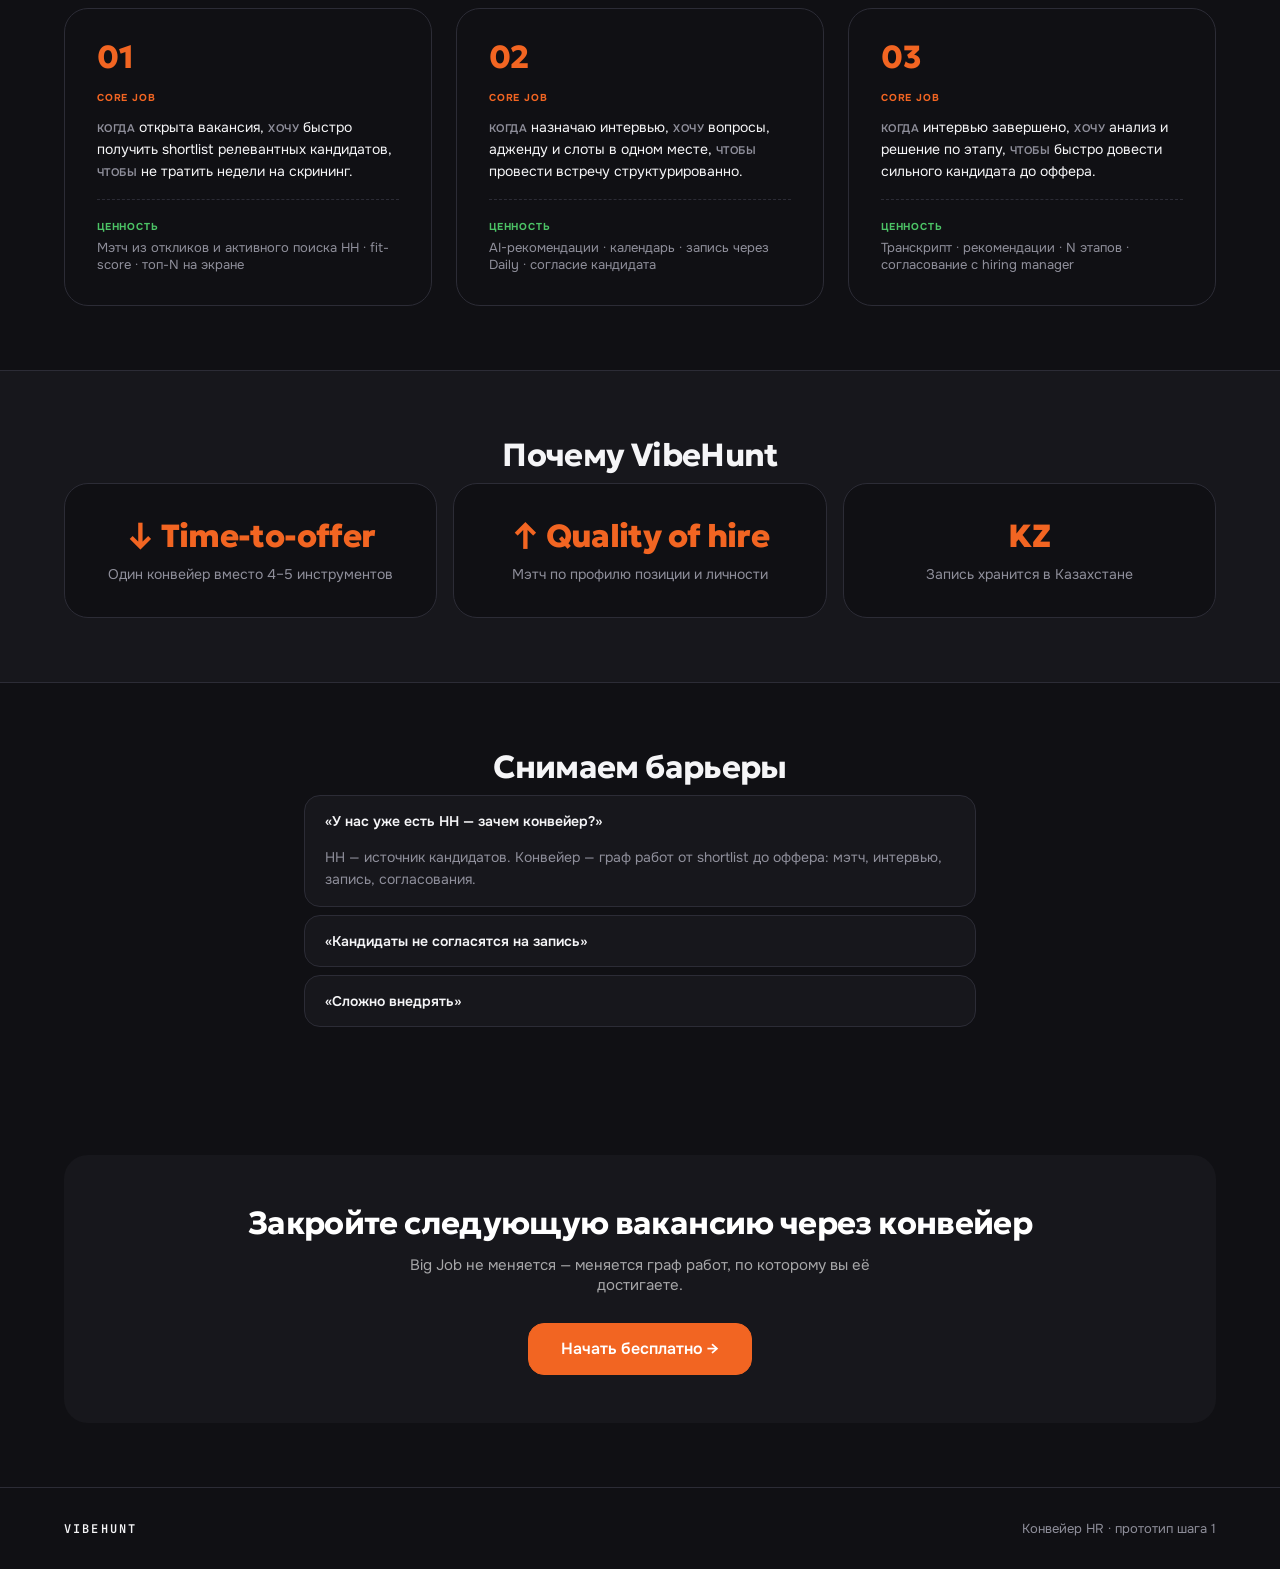
==== commit db8b332a: "Restyle conveyor-step-1 prototype in VibeHunt88 design system. Apply dark theme, full-width layout, " ====
--- a/PRDT/concepts/conveyor-step-1/prototype/index.html
+++ b/PRDT/concepts/conveyor-step-1/prototype/index.html
@@ -1,199 +1,235 @@
 <!DOCTYPE html>
-<html lang="ru">
+<html lang="ru" data-theme="dark">
 <head>
   <meta charset="UTF-8">
   <meta name="viewport" content="width=device-width, initial-scale=1.0">
   <title>VibeHunt — Конвейер HR</title>
   <link rel="preconnect" href="https://fonts.googleapis.com">
   <link rel="preconnect" href="https://fonts.gstatic.com" crossorigin>
-  <link href="https://fonts.googleapis.com/css2?family=Geologica:wght@400;500;600;700;800&family=JetBrains+Mono:wght@400;500&family=Onest:wght@400;500;600;700;800&display=swap" rel="stylesheet">
-  <meta name="theme-color" content="#fafafa">
-  <link rel="stylesheet" href="../../../../SYST/assets/mockup.css">
+  <link href="https://fonts.googleapis.com/css2?family=Geologica:wght@400;500;600;700;800&family=JetBrains+Mono:wght@400;500;600&family=Onest:wght@400;500;600;700;800&display=swap" rel="stylesheet">
+  <meta name="theme-color" content="#101014">
   <link rel="stylesheet" href="style.css">
 </head>
 <body>
-  <div class="mockup-frame vh-frame">
-    <main class="mockup-screens">
-
-      <!-- Landing — маркетинг AJTBD (Замесин) -->
+  <div class="app-root">
+    <main class="screens">
+
+      <!-- Landing -->
       <section class="screen active" data-screen="home">
+        <header class="topbar">
+          <div class="topbar-inner">
+            <a class="wordmark" href="#" data-nav="home">VIBEHUNT</a>
+            <span class="product-badge">Конвейер</span>
+            <div class="topbar-actions">
+              <button class="btn btn-ghost btn-sm theme-toggle" type="button" aria-label="Переключить тему">◐</button>
+              <button class="btn btn-outline btn-sm" data-nav="register">Войти</button>
+            </div>
+          </div>
+        </header>
+
         <div class="landing">
-          <div class="landing-nav">
-            <span class="brand">
-              <span class="brand-mark">◎</span>
-              VibeHunt
-              <span class="brand-sub">Конвейер</span>
-            </span>
-            <button class="link-btn" data-nav="register">Войти</button>
-          </div>
-
-          <div class="landing-hero">
-            <span class="ajtbd-label">Big Job</span>
-            <h1>Нанять человека, который <span class="gradient-text">покажет результат</span> на позиции</h1>
-            <p class="lead">
-              <strong>Core Job:</strong> когда ведёте найм, хотите пройти путь от вакансии до оффера в одном конвейере —
-              с мэтчем кандидатов, записью интервью и рекомендациями на каждом этапе.
-            </p>
-            <div class="hero-cta-row">
-              <button class="btn vh-primary" data-nav="register">Запустить конвейер →</button>
-              <span class="hero-note">Регистрация HR · настройка за 10 минут</span>
-            </div>
-          </div>
-
-          <div class="landing-section">
-            <h2 class="section-title">Кому подходит</h2>
-            <p class="section-sub">Квалифицирующий блок — выберите свой контекст</p>
-            <div class="segment-grid">
-              <button class="segment-card" type="button" data-nav="register">
-                <strong>HR / рекрутер</strong>
-                <p>Закрываете вакансии сами и тонете в откликах HH</p>
-                <span class="segment-cta">Это про меня →</span>
-              </button>
-              <button class="segment-card" type="button" data-nav="register">
-                <strong>HRD</strong>
-                <p>Нужен прозрачный процесс и согласования с hiring manager</p>
-                <span class="segment-cta">Это про меня →</span>
-              </button>
-              <button class="segment-card" type="button" data-nav="register">
-                <strong>CEO / founder</strong>
-                <p>Нанимаете руководителей, где ошибка стоит дорого</p>
-                <span class="segment-cta">Это про меня →</span>
-              </button>
-            </div>
-          </div>
-
-          <div class="landing-section">
-            <h2 class="section-title">Почему текущий найм буксует</h2>
-            <p class="section-sub">Проблемы решений, которые «увольняем»</p>
-            <ul class="pain-list">
-              <li>
-                <span class="pain-icon">✕</span>
-                <div>
-                  <strong>HH + Excel + календарь + Zoom</strong>
-                  <p>Граф работ разорван — кандидаты теряются между инструментами</p>
+          <section class="hero">
+            <div class="container hero-inner">
+              <p class="eyebrow">Big Job · AJTBD</p>
+              <h1>Нанять человека, который <span class="text-accent">покажет результат</span> на позиции</h1>
+              <p class="hero-lead">
+                <strong>Core Job:</strong> когда ведёте найм, хотите пройти путь от вакансии до оффера в одном конвейере —
+                с мэтчем кандидатов, записью интервью и рекомендациями на каждом этапе.
+              </p>
+              <div class="hero-actions">
+                <button class="btn btn-primary btn-lg" data-nav="register">Запустить конвейер →</button>
+                <span class="hero-note">Регистрация HR · настройка за 10 минут</span>
+              </div>
+            </div>
+          </section>
+
+          <section class="section">
+            <div class="container">
+              <h2 class="section-heading">Кому подходит</h2>
+              <p class="section-desc">Квалифицирующий блок — выберите свой контекст</p>
+              <div class="card-grid cols-3">
+                <button class="card card-interactive" type="button" data-nav="register">
+                  <span class="card-num">01</span>
+                  <strong class="card-title">HR / рекрутер</strong>
+                  <p class="card-body">Закрываете вакансии сами и тонете в откликах HH</p>
+                  <span class="card-link">Это про меня →</span>
+                </button>
+                <button class="card card-interactive" type="button" data-nav="register">
+                  <span class="card-num">02</span>
+                  <strong class="card-title">HRD</strong>
+                  <p class="card-body">Нужен прозрачный процесс и согласования с hiring manager</p>
+                  <span class="card-link">Это про меня →</span>
+                </button>
+                <button class="card card-interactive" type="button" data-nav="register">
+                  <span class="card-num">03</span>
+                  <strong class="card-title">CEO / founder</strong>
+                  <p class="card-body">Нанимаете руководителей, где ошибка стоит дорого</p>
+                  <span class="card-link">Это про меня →</span>
+                </button>
+              </div>
+            </div>
+          </section>
+
+          <section class="section section-surface">
+            <div class="container">
+              <h2 class="section-heading">Почему текущий найм буксует</h2>
+              <p class="section-desc">Проблемы решений, которые «увольняем»</p>
+              <ul class="pain-grid">
+                <li class="pain-card">
+                  <span class="pain-icon" aria-hidden="true">✕</span>
+                  <div>
+                    <strong>HH + Excel + календарь + Zoom</strong>
+                    <p>Граф работ разорван — кандидаты теряются между инструментами</p>
+                  </div>
+                </li>
+                <li class="pain-card">
+                  <span class="pain-icon" aria-hidden="true">✕</span>
+                  <div>
+                    <strong>100 откликов, 5 релевантных</strong>
+                    <p>Нет fit-score — сильные кандидаты уходят, пока вы скрините вручную</p>
+                  </div>
+                </li>
+                <li class="pain-card">
+                  <span class="pain-icon" aria-hidden="true">✕</span>
+                  <div>
+                    <strong>Интервью без структуры</strong>
+                    <p>Нет адженды, записи и анализа — решения на ощущениях</p>
+                  </div>
+                </li>
+                <li class="pain-card">
+                  <span class="pain-icon" aria-hidden="true">✕</span>
+                  <div>
+                    <strong>Согласования тормозят оффер</strong>
+                    <p>Hiring manager и CEO не в одном конвейере — сроки растут</p>
+                  </div>
+                </li>
+              </ul>
+            </div>
+          </section>
+
+          <section class="section">
+            <div class="container">
+              <h2 class="section-heading">Core Jobs</h2>
+              <p class="section-desc">Как конвейер упрощает граф работ и даёт ценность</p>
+              <div class="card-grid cols-3">
+                <article class="card">
+                  <span class="card-num-lg">01</span>
+                  <span class="tag">Core Job</span>
+                  <p class="job-story"><em>Когда</em> открыта вакансия, <em>хочу</em> быстро получить shortlist релевантных кандидатов, <em>чтобы</em> не тратить недели на скрининг.</p>
+                  <div class="value-block">
+                    <span class="value-label">Ценность</span>
+                    <p>Мэтч из откликов и активного поиска HH · fit-score · топ-N на экране</p>
+                  </div>
+                </article>
+                <article class="card">
+                  <span class="card-num-lg">02</span>
+                  <span class="tag">Core Job</span>
+                  <p class="job-story"><em>Когда</em> назначаю интервью, <em>хочу</em> вопросы, адженду и слоты в одном месте, <em>чтобы</em> провести встречу структурированно.</p>
+                  <div class="value-block">
+                    <span class="value-label">Ценность</span>
+                    <p>AI-рекомендации · календарь · запись через Daily · согласие кандидата</p>
+                  </div>
+                </article>
+                <article class="card">
+                  <span class="card-num-lg">03</span>
+                  <span class="tag">Core Job</span>
+                  <p class="job-story"><em>Когда</em> интервью завершено, <em>хочу</em> анализ и решение по этапу, <em>чтобы</em> быстро довести сильного кандидата до оффера.</p>
+                  <div class="value-block">
+                    <span class="value-label">Ценность</span>
+                    <p>Транскрипт · рекомендации · N этапов · согласование с hiring manager</p>
+                  </div>
+                </article>
+              </div>
+            </div>
+          </section>
+
+          <section class="section section-surface">
+            <div class="container">
+              <h2 class="section-heading">Почему VibeHunt</h2>
+              <div class="stat-grid">
+                <div class="stat-card">
+                  <strong class="stat-value">↓ Time-to-offer</strong>
+                  <p>Один конвейер вместо 4–5 инструментов</p>
                 </div>
-              </li>
-              <li>
-                <span class="pain-icon">✕</span>
-                <div>
-                  <strong>100 откликов, 5 релевантных</strong>
-                  <p>Нет fit-score — сильные кандидаты уходят, пока вы скрините вручную</p>
+                <div class="stat-card">
+                  <strong class="stat-value">↑ Quality of hire</strong>
+                  <p>Мэтч по профилю позиции и личности</p>
                 </div>
-              </li>
-              <li>
-                <span class="pain-icon">✕</span>
-                <div>
-                  <strong>Интервью без структуры</strong>
-                  <p>Нет адженды, записи и анализа — решения на ощущениях</p>
+                <div class="stat-card">
+                  <strong class="stat-value">KZ</strong>
+                  <p>Запись хранится в Казахстане</p>
                 </div>
-              </li>
-              <li>
-                <span class="pain-icon">✕</span>
-                <div>
-                  <strong>Согласования тормозят оффер</strong>
-                  <p>Hiring manager и CEO не в одном конвейере — сроки растут</p>
-                </div>
-              </li>
-            </ul>
-          </div>
-
-          <div class="landing-section">
-            <h2 class="section-title">Core Jobs</h2>
-            <p class="section-sub">Как конвейер упрощает граф работ и даёт ценность</p>
-            <div class="jtbd-list">
-              <article class="jtbd-card">
-                <span class="jtbd-rank">01</span>
-                <span class="ajtbd-tag">Core Job</span>
-                <p class="job-story"><em>Когда</em> открыта вакансия, <em>хочу</em> быстро получить shortlist релевантных кандидатов, <em>чтобы</em> не тратить недели на скрининг.</p>
-                <div class="value-row">
-                  <span class="value-label">Ценность</span>
-                  <p>Мэтч из откликов и активного поиска HH · fit-score · топ-N на экране</p>
-                </div>
-              </article>
-              <article class="jtbd-card">
-                <span class="jtbd-rank">02</span>
-                <span class="ajtbd-tag">Core Job</span>
-                <p class="job-story"><em>Когда</em> назначаю интервью, <em>хочу</em> вопросы, адженду и слоты в одном месте, <em>чтобы</em> провести встречу структурированно.</p>
-                <div class="value-row">
-                  <span class="value-label">Ценность</span>
-                  <p>AI-рекомендации · календарь · запись через Daily · согласие кандидата</p>
-                </div>
-              </article>
-              <article class="jtbd-card">
-                <span class="jtbd-rank">03</span>
-                <span class="ajtbd-tag">Core Job</span>
-                <p class="job-story"><em>Когда</em> интервью завершено, <em>хочу</em> анализ и решение по этапу, <em>чтобы</em> быстро довести сильного кандидата до оффера.</p>
-                <div class="value-row">
-                  <span class="value-label">Ценность</span>
-                  <p>Транскрипт · рекомендации · N этапов · согласование с hiring manager</p>
-                </div>
-              </article>
-            </div>
-          </div>
-
-          <div class="landing-section">
-            <h2 class="section-title">Почему VibeHunt</h2>
-            <div class="rtb-grid">
-              <div class="rtb-item">
-                <strong>↓ Time-to-offer</strong>
-                <p>Один конвейер вместо 4–5 инструментов</p>
-              </div>
-              <div class="rtb-item">
-                <strong>↑ Quality of hire</strong>
-                <p>Мэтч по профилю позиции и личности</p>
-              </div>
-              <div class="rtb-item">
-                <strong>KZ compliance</strong>
-                <p>Запись хранится в Казахстане</p>
-              </div>
-            </div>
-          </div>
-
-          <div class="landing-section">
-            <h2 class="section-title">Снимаем барьеры</h2>
-            <div class="faq-list">
-              <details class="faq-item" open>
-                <summary>«У нас уже есть HH — зачем конвейер?»</summary>
-                <p>HH — источник кандидатов. Конвейер — граф работ от shortlist до оффера: мэтч, интервью, запись, согласования.</p>
-              </details>
-              <details class="faq-item">
-                <summary>«Кандидаты не согласятся на запись»</summary>
-                <p>Согласие при регистрации и перед каждой записью. Запись — в KZ, только для анализа и рекомендаций HR.</p>
-              </details>
-              <details class="faq-item">
-                <summary>«Сложно внедрять»</summary>
-                <p>Онбординг: регистрация → компания → HH. Дальше — одна вакансия и первый shortlist.</p>
-              </details>
-            </div>
-          </div>
-
-          <div class="landing-final">
-            <h2>Закройте следующую вакансию через конвейер</h2>
-            <p>Big Job не меняется — меняется граф работ, по которому вы её достигаете.</p>
-            <button class="btn vh-primary" data-nav="register">Начать бесплатно →</button>
-          </div>
+              </div>
+            </div>
+          </section>
+
+          <section class="section">
+            <div class="container narrow">
+              <h2 class="section-heading">Снимаем барьеры</h2>
+              <div class="faq-list">
+                <details class="faq-item" open>
+                  <summary>«У нас уже есть HH — зачем конвейер?»</summary>
+                  <p>HH — источник кандидатов. Конвейер — граф работ от shortlist до оффера: мэтч, интервью, запись, согласования.</p>
+                </details>
+                <details class="faq-item">
+                  <summary>«Кандидаты не согласятся на запись»</summary>
+                  <p>Согласие при регистрации и перед каждой записью. Запись — в KZ, только для анализа и рекомендаций HR.</p>
+                </details>
+                <details class="faq-item">
+                  <summary>«Сложно внедрять»</summary>
+                  <p>Онбординг: регистрация → компания → HH. Дальше — одна вакансия и первый shortlist.</p>
+                </details>
+              </div>
+            </div>
+          </section>
+
+          <section class="section">
+            <div class="container">
+              <div class="cta-panel">
+                <h2>Закройте следующую вакансию через конвейер</h2>
+                <p>Big Job не меняется — меняется граф работ, по которому вы её достигаете.</p>
+                <button class="btn btn-primary btn-lg" data-nav="register">Начать бесплатно →</button>
+              </div>
+            </div>
+          </section>
+
+          <footer class="site-footer">
+            <div class="container footer-inner">
+              <span class="wordmark wordmark-sm">VIBEHUNT</span>
+              <span class="footer-meta">Конвейер HR · прототип шага 1</span>
+            </div>
+          </footer>
         </div>
       </section>
 
       <!-- Register -->
       <section class="screen" data-screen="register">
+        <header class="topbar">
+          <div class="topbar-inner">
+            <button class="btn btn-ghost btn-sm back-btn" data-nav="home">← На главную</button>
+            <a class="wordmark" href="#" data-nav="home">VIBEHUNT</a>
+            <div class="topbar-actions">
+              <button class="btn btn-ghost btn-sm theme-toggle" type="button" aria-label="Переключить тему">◐</button>
+            </div>
+          </div>
+        </header>
+
         <div class="auth-page">
-          <button class="back-link" data-nav="home">← На главную</button>
-          <span class="brand compact"><span class="brand-mark">◎</span> VibeHunt</span>
-          <h2>Регистрация HR</h2>
+          <div class="step-dots" aria-hidden="true"><span class="dot active"></span><span class="dot"></span></div>
+          <h1>Регистрация HR</h1>
           <p class="auth-sub">Создайте аккаунт. Компанию и HH настраиваете в личном кабинете.</p>
 
           <div class="field">
-            <label>Имя и фамилия</label>
-            <input type="text" placeholder="Айгуль Смагулова">
+            <label for="reg-name">Имя и фамилия</label>
+            <input id="reg-name" type="text" placeholder="Айгуль Смагулова">
           </div>
           <div class="field">
-            <label>Email</label>
-            <input type="email" placeholder="hr@company.kz">
+            <label for="reg-email">Email</label>
+            <input id="reg-email" type="email" placeholder="hr@company.kz">
           </div>
           <div class="field">
-            <label>Пароль</label>
-            <input type="password" placeholder="••••••••">
+            <label for="reg-pass">Пароль</label>
+            <input id="reg-pass" type="password" placeholder="••••••••">
           </div>
 
           <label class="consent-row">
@@ -205,7 +241,7 @@
             <span>Принимаю условия сервиса VibeHunt</span>
           </label>
 
-          <button class="btn vh-primary full" data-nav="cabinet">Создать аккаунт</button>
+          <button class="btn btn-primary btn-full" data-nav="cabinet">Создать аккаунт</button>
         </div>
       </section>
 
@@ -214,22 +250,25 @@
         <div class="app-layout">
           <aside class="sidebar">
             <div class="sidebar-brand">
-              <span class="brand-mark">◎</span>
-              VibeHunt
+              <span class="wordmark wordmark-sm">VIBEHUNT</span>
               <small>Конвейер</small>
             </div>
             <nav class="sidebar-nav">
               <button class="nav-item active" data-nav="cabinet">
-                <span class="nav-icon">◉</span> Обзор
+                <svg width="16" height="16" viewBox="0 0 18 18" fill="none" aria-hidden="true"><rect x="2.5" y="2.5" width="5.5" height="5.5" rx="1.5" stroke="currentColor" stroke-width="1.5"/><rect x="10" y="2.5" width="5.5" height="5.5" rx="1.5" stroke="currentColor" stroke-width="1.5"/><rect x="2.5" y="10" width="5.5" height="5.5" rx="1.5" stroke="currentColor" stroke-width="1.5"/><rect x="10" y="10" width="5.5" height="5.5" rx="1.5" stroke="currentColor" stroke-width="1.5"/></svg>
+                Обзор
               </button>
               <button class="nav-item" data-nav="cabinet-company">
-                <span class="nav-icon">▣</span> Компания
+                <svg width="16" height="16" viewBox="0 0 18 18" fill="none" aria-hidden="true"><rect x="3" y="4" width="12" height="11" rx="1.5" stroke="currentColor" stroke-width="1.5"/><path d="M6 4V3a1 1 0 0 1 1-1h4a1 1 0 0 1 1 1v1" stroke="currentColor" stroke-width="1.5"/></svg>
+                Компания
               </button>
               <button class="nav-item" data-nav="cabinet-integrations">
-                <span class="nav-icon">⇄</span> Интеграции
+                <svg width="16" height="16" viewBox="0 0 18 18" fill="none" aria-hidden="true"><path d="M4 9h10M9 4v10" stroke="currentColor" stroke-width="1.5" stroke-linecap="round"/></svg>
+                Интеграции
               </button>
               <button class="nav-item disabled" type="button">
-                <span class="nav-icon">☰</span> Вакансии
+                <svg width="16" height="16" viewBox="0 0 18 18" fill="none" aria-hidden="true"><path d="M3 5h12M3 9h12M3 13h8" stroke="currentColor" stroke-width="1.5" stroke-linecap="round"/></svg>
+                Вакансии
               </button>
             </nav>
             <div class="sidebar-user">
@@ -244,7 +283,7 @@
           <div class="main-pane">
             <header class="page-header">
               <h1>Личный кабинет</h1>
-              <span class="setup-badge" id="setup-badge">Настройка: 0 / 2</span>
+              <span class="status-pill" id="setup-badge">Настройка: 0 / 2</span>
             </header>
 
             <div class="callout">
@@ -283,11 +322,23 @@
       <section class="screen" data-screen="cabinet-company">
         <div class="app-layout">
           <aside class="sidebar">
-            <div class="sidebar-brand"><span class="brand-mark">◎</span> VibeHunt<small>Конвейер</small></div>
+            <div class="sidebar-brand">
+              <span class="wordmark wordmark-sm">VIBEHUNT</span>
+              <small>Конвейер</small>
+            </div>
             <nav class="sidebar-nav">
-              <button class="nav-item" data-nav="cabinet"><span class="nav-icon">◉</span> Обзор</button>
-              <button class="nav-item active" data-nav="cabinet-company"><span class="nav-icon">▣</span> Компания</button>
-              <button class="nav-item" data-nav="cabinet-integrations"><span class="nav-icon">⇄</span> Интеграции</button>
+              <button class="nav-item" data-nav="cabinet">
+                <svg width="16" height="16" viewBox="0 0 18 18" fill="none" aria-hidden="true"><rect x="2.5" y="2.5" width="5.5" height="5.5" rx="1.5" stroke="currentColor" stroke-width="1.5"/><rect x="10" y="2.5" width="5.5" height="5.5" rx="1.5" stroke="currentColor" stroke-width="1.5"/><rect x="2.5" y="10" width="5.5" height="5.5" rx="1.5" stroke="currentColor" stroke-width="1.5"/><rect x="10" y="10" width="5.5" height="5.5" rx="1.5" stroke="currentColor" stroke-width="1.5"/></svg>
+                Обзор
+              </button>
+              <button class="nav-item active" data-nav="cabinet-company">
+                <svg width="16" height="16" viewBox="0 0 18 18" fill="none" aria-hidden="true"><rect x="3" y="4" width="12" height="11" rx="1.5" stroke="currentColor" stroke-width="1.5"/><path d="M6 4V3a1 1 0 0 1 1-1h4a1 1 0 0 1 1 1v1" stroke="currentColor" stroke-width="1.5"/></svg>
+                Компания
+              </button>
+              <button class="nav-item" data-nav="cabinet-integrations">
+                <svg width="16" height="16" viewBox="0 0 18 18" fill="none" aria-hidden="true"><path d="M4 9h10M9 4v10" stroke="currentColor" stroke-width="1.5" stroke-linecap="round"/></svg>
+                Интеграции
+              </button>
             </nav>
             <div class="sidebar-user">
               <div class="avatar">АС</div>
@@ -300,11 +351,11 @@
 
             <div class="form-page">
               <div class="field">
-                <label>Название компании</label>
+                <label for="company-name">Название компании</label>
                 <input type="text" id="company-name" placeholder="TechFlow KZ">
               </div>
               <div class="field">
-                <label>Отрасль</label>
+                <label for="company-industry">Отрасль</label>
                 <select id="company-industry">
                   <option value="">Выберите отрасль</option>
                   <option value="it">IT / SaaS</option>
@@ -316,7 +367,7 @@
                 </select>
               </div>
               <div class="field">
-                <label>Размер команды</label>
+                <label for="company-size">Размер команды</label>
                 <select id="company-size">
                   <option value="">Выберите размер</option>
                   <option value="1-10">1–10 человек</option>
@@ -327,11 +378,11 @@
                 </select>
               </div>
               <div class="field">
-                <label>Сайт</label>
+                <label for="company-site">Сайт</label>
                 <input type="url" id="company-site" placeholder="https://company.kz">
               </div>
 
-              <button class="btn vh-primary" type="button" id="save-company">Сохранить</button>
+              <button class="btn btn-primary" type="button" id="save-company">Сохранить</button>
               <p class="save-toast hidden" id="company-saved">✓ Сохранено</p>
             </div>
           </div>
@@ -342,11 +393,23 @@
       <section class="screen" data-screen="cabinet-integrations">
         <div class="app-layout">
           <aside class="sidebar">
-            <div class="sidebar-brand"><span class="brand-mark">◎</span> VibeHunt<small>Конвейер</small></div>
+            <div class="sidebar-brand">
+              <span class="wordmark wordmark-sm">VIBEHUNT</span>
+              <small>Конвейер</small>
+            </div>
             <nav class="sidebar-nav">
-              <button class="nav-item" data-nav="cabinet"><span class="nav-icon">◉</span> Обзор</button>
-              <button class="nav-item" data-nav="cabinet-company"><span class="nav-icon">▣</span> Компания</button>
-              <button class="nav-item active" data-nav="cabinet-integrations"><span class="nav-icon">⇄</span> Интеграции</button>
+              <button class="nav-item" data-nav="cabinet">
+                <svg width="16" height="16" viewBox="0 0 18 18" fill="none" aria-hidden="true"><rect x="2.5" y="2.5" width="5.5" height="5.5" rx="1.5" stroke="currentColor" stroke-width="1.5"/><rect x="10" y="2.5" width="5.5" height="5.5" rx="1.5" stroke="currentColor" stroke-width="1.5"/><rect x="2.5" y="10" width="5.5" height="5.5" rx="1.5" stroke="currentColor" stroke-width="1.5"/><rect x="10" y="10" width="5.5" height="5.5" rx="1.5" stroke="currentColor" stroke-width="1.5"/></svg>
+                Обзор
+              </button>
+              <button class="nav-item" data-nav="cabinet-company">
+                <svg width="16" height="16" viewBox="0 0 18 18" fill="none" aria-hidden="true"><rect x="3" y="4" width="12" height="11" rx="1.5" stroke="currentColor" stroke-width="1.5"/><path d="M6 4V3a1 1 0 0 1 1-1h4a1 1 0 0 1 1 1v1" stroke="currentColor" stroke-width="1.5"/></svg>
+                Компания
+              </button>
+              <button class="nav-item active" data-nav="cabinet-integrations">
+                <svg width="16" height="16" viewBox="0 0 18 18" fill="none" aria-hidden="true"><path d="M4 9h10M9 4v10" stroke="currentColor" stroke-width="1.5" stroke-linecap="round"/></svg>
+                Интеграции
+              </button>
             </nav>
             <div class="sidebar-user">
               <div class="avatar">АС</div>
@@ -364,7 +427,7 @@
                 <p>Отклики, активный поиск, публикация вакансий</p>
                 <span class="status-tag">Не подключён</span>
               </div>
-              <button class="btn vh-primary compact" type="button" id="hh-connect">Подключить</button>
+              <button class="btn btn-primary btn-sm" type="button" id="hh-connect">Подключить</button>
             </div>
 
             <div class="integration-card connected hidden" id="hh-connected">
--- a/PRDT/concepts/conveyor-step-1/prototype/style.css
+++ b/PRDT/concepts/conveyor-step-1/prototype/style.css
@@ -1,16 +1,20 @@
-/* VibeHunt design system — tokens from vibe-hunt.com */
+/* VibeHunt88 design system — tokens from vibehunt-web/src/styles/vh-tokens.css */
+
 :root {
+  color-scheme: light;
   --vh-color-primary: #f26522;
   --vh-color-primary-h: #d94f0a;
   --vh-color-primary-l: #fef0e8;
   --vh-color-primary-deep: #b8450b;
   --vh-color-secondary: #6b4eff;
+  --vh-color-secondary-h: #5036e0;
   --vh-color-secondary-l: #f0edff;
   --vh-color-ink: #1a1a1a;
+  --vh-color-slate: #404040;
   --vh-color-muted: #6e6e6e;
-  --vh-color-slate: #404040;
+  --vh-color-disabled: #adadad;
   --vh-bg-page: #fafafa;
-  --vh-bg-surface: #fff;
+  --vh-bg-surface: #ffffff;
   --vh-bg-subtle: #f3f3f3;
   --vh-border-color: #e8e8e8;
   --vh-border-color-mid: #d0d0d0;
@@ -19,10 +23,11 @@
   --vh-sem-danger: #cf3434;
   --vh-sem-danger-l: #fff5f5;
   --vh-sem-warning: #e8a020;
+  --vh-sem-warning-l: #fffbeb;
   --vh-panel-hero: #17171c;
-  --vh-hero-text: #fff;
+  --vh-panel-hero-2: #1d1d24;
+  --vh-hero-text: #ffffff;
   --vh-hero-sub: rgba(255, 255, 255, 0.62);
-  --vh-panel-hero-line: rgba(255, 255, 255, 0.08);
   --vh-font-family: "Onest", -apple-system, BlinkMacSystemFont, "Segoe UI", sans-serif;
   --vh-font-display: "Geologica", "Onest", -apple-system, sans-serif;
   --vh-font-mono: "JetBrains Mono", ui-monospace, monospace;
@@ -37,301 +42,392 @@
   --vh-shadow-lg: 0 8px 32px rgba(0, 0, 0, 0.1);
   --vh-ease: cubic-bezier(0.4, 0, 0.2, 1);
   --vh-duration: 0.25s;
-}
+  --vh-container: 1200px;
+  --vh-topbar-height: 64px;
+}
+
+:root[data-theme="dark"] {
+  color-scheme: dark;
+  --vh-color-primary-h: #f87a3c;
+  --vh-color-primary-l: #33200f;
+  --vh-color-primary-deep: #f26522;
+  --vh-color-secondary: #8e78ff;
+  --vh-color-secondary-h: #a695ff;
+  --vh-color-secondary-l: #241e45;
+  --vh-color-ink: #f5f5f7;
+  --vh-color-slate: #c6c6cf;
+  --vh-color-muted: #8f8f9b;
+  --vh-color-disabled: #6a6a74;
+  --vh-bg-page: #101014;
+  --vh-bg-surface: #17171c;
+  --vh-bg-subtle: #1d1d24;
+  --vh-border-color: #2c2c36;
+  --vh-border-color-mid: #3a3a46;
+  --vh-sem-success: #4cc366;
+  --vh-sem-danger: #f47067;
+  --vh-sem-success-l: #143122;
+  --vh-sem-danger-l: #3a1c1a;
+  --vh-sem-warning-l: #33270f;
+  --vh-shadow-xs: 0 1px 2px rgba(0, 0, 0, 0.35);
+  --vh-shadow-sm: 0 2px 6px rgba(0, 0, 0, 0.4);
+  --vh-shadow-md: 0 4px 16px rgba(0, 0, 0, 0.45);
+  --vh-shadow-lg: 0 8px 32px rgba(0, 0, 0, 0.5);
+}
+
+*, *::before, *::after { box-sizing: border-box; margin: 0; padding: 0; }
+
+html { scroll-behavior: smooth; }
 
 body {
+  font-family: var(--vh-font-family);
   background: var(--vh-bg-page);
-  padding: 16px;
-  font-family: var(--vh-font-family);
   color: var(--vh-color-ink);
   -webkit-font-smoothing: antialiased;
-}
-
-.vh-frame {
-  position: relative;
-  max-width: 720px;
-  min-height: 640px;
+  min-height: 100dvh;
+}
+
+.app-root { min-height: 100dvh; }
+
+/* Screen routing */
+.screen { display: none; animation: fadeIn var(--vh-duration) var(--vh-ease); }
+.screen.active { display: block; }
+
+@keyframes fadeIn {
+  from { opacity: 0; transform: translateY(8px); }
+  to { opacity: 1; transform: translateY(0); }
+}
+
+@media (prefers-reduced-motion: reduce) {
+  *, *::before, *::after {
+    animation-duration: 0.01ms !important;
+    transition-duration: 0.01ms !important;
+  }
+}
+
+.container {
+  width: 100%;
+  max-width: var(--vh-container);
+  margin: 0 auto;
+  padding: 0 24px;
+}
+
+.container.narrow { max-width: 720px; }
+
+/* Wordmark */
+.wordmark {
+  font-family: var(--vh-font-mono);
+  font-size: 13px;
+  font-weight: 600;
+  letter-spacing: 0.18em;
+  color: var(--vh-color-ink);
+  text-decoration: none;
+  background: none;
+  border: none;
+  cursor: pointer;
+}
+
+.wordmark-sm { font-size: 12px; }
+
+.product-badge {
+  font-size: 11px;
+  font-weight: 600;
+  color: var(--vh-color-primary-deep);
+  background: var(--vh-color-primary-l);
+  border: 1px solid rgba(242, 101, 34, 0.2);
+  border-radius: var(--vh-radius-pill);
+  padding: 4px 10px;
+}
+
+/* Topbar */
+.topbar {
+  position: sticky;
+  top: 0;
+  z-index: 20;
+  height: var(--vh-topbar-height);
+  border-bottom: 1px solid var(--vh-border-color);
+  background: var(--vh-bg-page);
+}
+
+.topbar-inner {
+  display: flex;
+  align-items: center;
+  gap: 12px;
+  height: 100%;
+  max-width: var(--vh-container);
+  margin: 0 auto;
+  padding: 0 24px;
+}
+
+.topbar-actions {
+  display: flex;
+  align-items: center;
+  gap: 8px;
+  margin-left: auto;
+}
+
+.back-btn { margin-right: auto; }
+
+/* Buttons */
+.btn {
+  display: inline-flex;
+  align-items: center;
+  justify-content: center;
+  gap: 8px;
+  min-height: 44px;
+  padding: 0 20px;
+  font-family: inherit;
+  font-size: 14px;
+  font-weight: 600;
+  line-height: 1;
+  border: 1.5px solid transparent;
+  border-radius: var(--vh-radius-md);
+  cursor: pointer;
+  white-space: nowrap;
+  transition: background var(--vh-duration) var(--vh-ease),
+              border-color var(--vh-duration) var(--vh-ease),
+              color var(--vh-duration) var(--vh-ease),
+              transform 0.1s var(--vh-ease);
+}
+
+.btn:focus-visible {
+  outline: 2px solid var(--vh-color-secondary);
+  outline-offset: 3px;
+}
+
+.btn-primary {
+  background: var(--vh-color-primary);
+  border-color: var(--vh-color-primary);
+  color: #fff;
+}
+
+.btn-primary:hover {
+  background: var(--vh-color-primary-h);
+  border-color: var(--vh-color-primary-h);
+}
+
+.btn-outline {
+  background: transparent;
+  border-color: var(--vh-color-primary);
+  color: var(--vh-color-primary);
+}
+
+.btn-outline:hover {
+  background: var(--vh-color-primary);
+  color: #fff;
+}
+
+.btn-ghost {
+  background: transparent;
+  border-color: transparent;
+  color: var(--vh-color-primary);
+}
+
+.btn-ghost:hover { background: var(--vh-color-primary-l); }
+
+.btn-sm { min-height: 36px; padding: 0 14px; font-size: 13px; }
+.btn-lg { min-height: 52px; padding: 0 32px; font-size: 16px; border-radius: var(--vh-radius-lg); }
+.btn-full { width: 100%; }
+
+/* Hero */
+.hero {
+  background: var(--vh-panel-hero);
+  color: var(--vh-hero-text);
+  padding: 64px 0 72px;
+}
+
+.hero-inner {
+  max-width: 800px;
+  text-align: center;
+}
+
+.eyebrow {
+  display: inline-flex;
+  align-items: center;
+  gap: 8px;
+  margin-bottom: 28px;
+  padding: 6px 14px;
+  font-size: 12px;
+  font-weight: 600;
+  text-transform: uppercase;
+  letter-spacing: 0.04em;
+  color: var(--vh-color-primary-deep);
+  background: var(--vh-color-primary-l);
+  border: 1px solid rgba(242, 101, 34, 0.2);
+  border-radius: var(--vh-radius-pill);
+}
+
+:root[data-theme="dark"] .eyebrow {
+  color: var(--vh-color-primary);
+  background: var(--vh-color-primary-l);
+}
+
+.hero h1 {
+  font-family: var(--vh-font-display);
+  font-size: clamp(2rem, 5vw, 3rem);
+  font-weight: 800;
+  line-height: 1.1;
+  letter-spacing: -0.03em;
+  margin-bottom: 20px;
+}
+
+.text-accent { color: var(--vh-color-primary); }
+
+.hero-lead {
+  font-size: 17px;
+  line-height: 1.65;
+  color: var(--vh-hero-sub);
+  margin-bottom: 32px;
+}
+
+.hero-lead strong { color: var(--vh-hero-text); }
+
+.hero-actions {
+  display: flex;
+  flex-direction: column;
+  align-items: center;
+  gap: 12px;
+}
+
+.hero-note {
+  font-size: 13px;
+  color: var(--vh-hero-sub);
+}
+
+/* Sections */
+.section {
+  padding: 64px 0;
+}
+
+.section-surface {
+  background: var(--vh-bg-surface);
+  border-top: 1px solid var(--vh-border-color);
+  border-bottom: 1px solid var(--vh-border-color);
+}
+
+.section-heading {
+  font-family: var(--vh-font-display);
+  font-size: clamp(1.5rem, 3vw, 2rem);
+  font-weight: 700;
+  letter-spacing: -0.02em;
+  text-align: center;
+  margin-bottom: 8px;
+}
+
+.section-desc {
+  text-align: center;
+  color: var(--vh-color-muted);
+  font-size: 15px;
+  margin-bottom: 40px;
+}
+
+/* Cards */
+.card-grid {
+  display: grid;
+  gap: 24px;
+}
+
+.card-grid.cols-3 { grid-template-columns: 1fr; }
+
+@media (min-width: 768px) {
+  .card-grid.cols-3 { grid-template-columns: repeat(3, 1fr); }
+}
+
+.card {
+  padding: 32px;
   background: var(--vh-bg-surface);
   border: 1px solid var(--vh-border-color);
   border-radius: var(--vh-radius-xl);
-  overflow: hidden;
-  box-shadow: var(--vh-shadow-lg);
-}
-
-.vh-glow { display: none; }
-
-.mockup-header { display: none; }
-
-.mockup-screens {
-  position: relative;
-  z-index: 1;
-  min-height: 640px;
-}
-
-.screen {
-  padding: 0;
-  gap: 0;
-  min-height: 640px;
+  transition: box-shadow var(--vh-duration) var(--vh-ease),
+              transform var(--vh-duration) var(--vh-ease),
+              border-color var(--vh-duration) var(--vh-ease);
+}
+
+.section:not(.section-surface) .card {
   background: var(--vh-bg-page);
 }
 
-.screen h2 {
+.card-interactive {
+  cursor: pointer;
+  text-align: left;
+  font: inherit;
+  color: inherit;
+  width: 100%;
+}
+
+.card-interactive:hover {
+  border-color: var(--vh-border-color-mid);
+  box-shadow: var(--vh-shadow-md);
+  transform: translateY(-2px);
+}
+
+.card-num {
+  display: block;
+  font-weight: 700;
+  font-size: 12px;
+  letter-spacing: 0.06em;
+  color: var(--vh-color-primary-deep);
+  margin-bottom: 16px;
+}
+
+.card-num-lg {
+  display: block;
   font-family: var(--vh-font-display);
-  font-size: 1.5rem;
-  font-weight: 700;
-  color: var(--vh-color-ink);
-  letter-spacing: -0.02em;
-}
-
-.screen p { color: var(--vh-color-muted); }
-
-/* Brand */
-.brand {
-  display: inline-flex;
-  align-items: center;
-  gap: 8px;
-  font-family: var(--vh-font-display);
-  font-weight: 700;
-  font-size: 15px;
-  color: var(--vh-color-ink);
-}
-
-.brand.compact { margin-bottom: 16px; }
-
-.brand-mark {
-  display: inline-flex;
-  align-items: center;
-  justify-content: center;
-  width: 28px;
-  height: 28px;
-  border-radius: var(--vh-radius-sm);
-  background: var(--vh-color-primary);
-  font-size: 14px;
-  color: #fff;
-}
-
-.brand-sub {
-  font-weight: 500;
-  font-size: 11px;
-  color: var(--vh-color-primary-deep);
-  padding: 2px 8px;
-  background: var(--vh-color-primary-l);
-  border-radius: var(--vh-radius-pill);
-}
-
-.gradient-text {
+  font-size: 2rem;
+  font-weight: 800;
   color: var(--vh-color-primary);
-}
-
-/* Landing */
-.landing {
-  padding: 0 0 48px;
-  overflow-y: auto;
-  max-height: 640px;
-}
-
-.landing-nav {
-  display: flex;
-  justify-content: space-between;
-  align-items: center;
-  padding: 16px 32px;
-  background: var(--vh-bg-surface);
-  border-bottom: 1px solid var(--vh-border-color);
-}
-
-.link-btn {
-  background: var(--vh-bg-surface);
-  border: 1px solid var(--vh-border-color);
-  color: var(--vh-color-ink);
-  font-size: 13px;
-  font-family: inherit;
-  font-weight: 500;
-  cursor: pointer;
-  padding: 8px 16px;
-  border-radius: var(--vh-radius-pill);
-  transition: border-color var(--vh-duration) var(--vh-ease), background var(--vh-duration) var(--vh-ease);
-}
-
-.link-btn:hover {
-  border-color: var(--vh-border-color-mid);
-  background: var(--vh-bg-subtle);
-}
-
-.landing-hero {
-  max-width: 100%;
-  margin: 0;
-  padding: 32px 32px 28px;
-  background: var(--vh-panel-hero);
-  color: var(--vh-hero-text);
-}
-
-.landing-hero .lead { color: var(--vh-hero-sub); }
-.landing-hero .lead strong { color: var(--vh-hero-text); }
-.landing-hero .hero-note { color: var(--vh-hero-sub); }
-.landing-hero .ajtbd-label { color: var(--vh-color-primary); }
-.landing-hero h1 { color: var(--vh-hero-text); }
-.landing-hero .gradient-text { color: var(--vh-color-primary); }
-
-.ajtbd-label {
+  line-height: 1;
+  margin-bottom: 12px;
+}
+
+.card-title {
+  display: block;
+  font-size: 18px;
+  font-weight: 600;
+  margin-bottom: 8px;
+}
+
+.card-body {
+  font-size: 14px;
+  color: var(--vh-color-muted);
+  line-height: 1.6;
+  margin-bottom: 16px;
+}
+
+.card-link {
+  font-size: 13px;
+  font-weight: 600;
+  color: var(--vh-color-primary);
+}
+
+.tag {
   display: inline-block;
   font-size: 10px;
   font-weight: 700;
   text-transform: uppercase;
-  letter-spacing: 0.14em;
-  color: var(--vh-color-primary-deep);
-  margin-bottom: 10px;
-}
-
-.hero-cta-row {
-  display: flex;
-  flex-direction: column;
-  align-items: flex-start;
-  gap: 10px;
-}
-
-.hero-note {
-  font-size: 12px;
-  color: var(--vh-color-muted);
-}
-
-.landing-section {
-  margin: 0 32px 32px;
-  padding-top: 28px;
-  border-top: 1px solid var(--vh-border-color);
-}
-
-.landing-section:first-of-type {
-  border-top: none;
-  padding-top: 32px;
-}
-
-.landing-final {
-  text-align: center;
-  margin: 0 32px;
-  padding: 28px 24px;
-  background: var(--vh-color-primary-l);
-  border: 1px solid rgba(242, 101, 34, 0.2);
-  border-radius: var(--vh-radius-lg);
-}
-
-.landing-final h2 {
-  font-size: 1.35rem;
-  font-weight: 700;
-  color: var(--vh-color-ink);
-  margin-bottom: 8px;
-}
-
-.landing-final p {
-  font-size: 14px;
-  margin-bottom: 18px;
-}
-
-.segment-grid {
-  display: grid;
-  grid-template-columns: 1fr;
-  gap: 10px;
-}
-
-.segment-card {
-  display: flex;
-  flex-direction: column;
-  gap: 6px;
-  padding: 14px 16px;
-  background: var(--vh-bg-surface);
-  border: 1px solid var(--vh-border-color);
-  border-radius: var(--vh-radius-lg);
-  cursor: pointer;
-  text-align: left;
-  font-family: inherit;
-  color: inherit;
-  transition: border-color var(--vh-duration) var(--vh-ease), box-shadow var(--vh-duration) var(--vh-ease);
-}
-
-.segment-card:hover {
-  border-color: var(--vh-color-primary);
-  box-shadow: var(--vh-shadow-sm);
-}
-
-.segment-card strong {
-  font-size: 14px;
-  color: var(--vh-color-ink);
-}
-
-.segment-card p {
-  font-size: 13px;
-  margin: 0;
-}
-
-.segment-cta {
-  font-size: 12px;
-  font-weight: 600;
-  color: var(--vh-color-primary);
-  margin-top: 4px;
-}
-
-.pain-list {
-  list-style: none;
-  display: flex;
-  flex-direction: column;
-  gap: 10px;
-}
-
-.pain-list li {
-  display: flex;
-  gap: 12px;
-  align-items: flex-start;
-  padding: 12px 14px;
-  background: var(--vh-sem-danger-l);
-  border: 1px solid rgba(207, 52, 52, 0.15);
-  border-radius: var(--vh-radius-md);
-}
-
-.pain-icon {
-  color: var(--vh-sem-danger);
-  font-weight: 700;
-  flex-shrink: 0;
-}
-
-.pain-list strong {
-  display: block;
-  font-size: 13px;
-  color: var(--vh-color-ink);
-  margin-bottom: 4px;
-}
-
-.pain-list p {
-  font-size: 12px;
-  margin: 0;
-}
-
-.ajtbd-tag {
-  display: inline-block;
-  font-size: 9px;
-  font-weight: 700;
-  text-transform: uppercase;
   letter-spacing: 0.08em;
   color: var(--vh-color-primary-deep);
-  margin-bottom: 8px;
-}
+  margin-bottom: 12px;
+}
+
+:root[data-theme="dark"] .tag { color: var(--vh-color-primary); }
 
 .job-story {
   font-size: 14px;
-  line-height: 1.55;
-  color: var(--vh-color-ink);
-  margin-bottom: 12px;
+  line-height: 1.6;
+  margin-bottom: 16px;
 }
 
 .job-story em {
   font-style: normal;
   font-weight: 600;
-  color: var(--vh-color-muted);
   font-size: 11px;
   text-transform: uppercase;
   letter-spacing: 0.04em;
-}
-
-.value-row {
-  padding-top: 10px;
+  color: var(--vh-color-muted);
+}
+
+.value-block {
+  padding-top: 14px;
   border-top: 1px dashed var(--vh-border-color);
 }
 
@@ -343,205 +439,220 @@
   color: var(--vh-sem-success);
 }
 
-.value-row p {
-  font-size: 13px;
-  margin: 4px 0 0;
-  color: var(--vh-color-muted);
-}
-
-.rtb-grid {
+.value-block p {
+  font-size: 13px;
+  color: var(--vh-color-muted);
+  margin-top: 4px;
+}
+
+/* Pain cards */
+.pain-grid {
+  list-style: none;
   display: grid;
+  gap: 12px;
+}
+
+@media (min-width: 768px) {
+  .pain-grid { grid-template-columns: repeat(2, 1fr); }
+}
+
+.pain-card {
+  display: flex;
+  gap: 14px;
+  align-items: flex-start;
+  padding: 18px 20px;
+  background: var(--vh-sem-danger-l);
+  border: 1px solid rgba(207, 52, 52, 0.15);
+  border-radius: var(--vh-radius-lg);
+}
+
+.pain-icon {
+  color: var(--vh-sem-danger);
+  font-weight: 700;
+  flex-shrink: 0;
+  font-size: 14px;
+}
+
+.pain-card strong {
+  display: block;
+  font-size: 14px;
+  margin-bottom: 4px;
+}
+
+.pain-card p {
+  font-size: 13px;
+  color: var(--vh-color-muted);
+  line-height: 1.5;
+}
+
+/* Stats */
+.stat-grid {
+  display: grid;
+  gap: 16px;
   grid-template-columns: 1fr;
-  gap: 10px;
-}
-
-.rtb-item {
-  padding: 14px 16px;
+}
+
+@media (min-width: 768px) {
+  .stat-grid { grid-template-columns: repeat(3, 1fr); }
+}
+
+.stat-card {
+  padding: 32px 24px;
+  text-align: center;
+  background: var(--vh-bg-page);
+  border: 1px solid var(--vh-border-color);
+  border-radius: var(--vh-radius-xl);
+}
+
+.stat-value {
+  display: block;
+  font-family: var(--vh-font-display);
+  font-size: clamp(1.5rem, 3vw, 2rem);
+  font-weight: 800;
+  color: var(--vh-color-primary);
+  letter-spacing: -0.02em;
+  margin-bottom: 8px;
+}
+
+.stat-card p {
+  font-size: 14px;
+  color: var(--vh-color-muted);
+  line-height: 1.5;
+}
+
+/* FAQ */
+.faq-list { display: flex; flex-direction: column; gap: 8px; }
+
+.faq-item {
   background: var(--vh-bg-surface);
   border: 1px solid var(--vh-border-color);
   border-radius: var(--vh-radius-lg);
-}
-
-.rtb-item strong {
+  padding: 0 20px;
+}
+
+.faq-item summary {
+  padding: 16px 0;
+  font-size: 14px;
+  font-weight: 600;
+  cursor: pointer;
+  list-style: none;
+}
+
+.faq-item summary::-webkit-details-marker { display: none; }
+
+.faq-item p {
+  font-size: 14px;
+  line-height: 1.6;
+  color: var(--vh-color-muted);
+  padding-bottom: 16px;
+}
+
+/* CTA panel */
+.cta-panel {
+  text-align: center;
+  padding: 48px 32px;
+  background: var(--vh-panel-hero);
+  color: var(--vh-hero-text);
+  border-radius: var(--vh-radius-xl);
+}
+
+.cta-panel h2 {
+  font-family: var(--vh-font-display);
+  font-size: clamp(1.5rem, 3vw, 2rem);
+  font-weight: 700;
+  letter-spacing: -0.02em;
+  margin-bottom: 12px;
+}
+
+.cta-panel p {
+  color: var(--vh-hero-sub);
+  font-size: 15px;
+  margin-bottom: 28px;
+  max-width: 480px;
+  margin-left: auto;
+  margin-right: auto;
+}
+
+/* Footer */
+.site-footer {
+  border-top: 1px solid var(--vh-border-color);
+  padding: 32px 0;
+}
+
+.footer-inner {
+  display: flex;
+  align-items: center;
+  justify-content: space-between;
+  gap: 16px;
+  flex-wrap: wrap;
+}
+
+.footer-meta {
+  font-size: 13px;
+  color: var(--vh-color-muted);
+}
+
+/* Auth */
+.auth-page {
+  max-width: 440px;
+  margin: 0 auto;
+  padding: 48px 24px 80px;
+}
+
+.auth-page h1 {
+  font-family: var(--vh-font-display);
+  font-size: 1.75rem;
+  font-weight: 700;
+  text-align: center;
+  letter-spacing: -0.02em;
+  margin-bottom: 8px;
+}
+
+.auth-sub {
+  text-align: center;
+  font-size: 14px;
+  color: var(--vh-color-muted);
+  margin-bottom: 32px;
+}
+
+.step-dots {
+  display: flex;
+  justify-content: center;
+  gap: 8px;
+  margin-bottom: 32px;
+}
+
+.step-dots .dot {
+  width: 8px;
+  height: 8px;
+  border-radius: 50%;
+  background: var(--vh-border-color-mid);
+}
+
+.step-dots .dot.active { background: var(--vh-color-primary); }
+
+.field { margin-bottom: 16px; }
+
+.field label {
   display: block;
+  font-size: 13px;
+  font-weight: 500;
+  color: var(--vh-color-slate);
+  margin-bottom: 6px;
+}
+
+.field input,
+.field select {
+  width: 100%;
+  padding: 12px 14px;
+  font-family: inherit;
   font-size: 14px;
   color: var(--vh-color-ink);
-  margin-bottom: 4px;
-}
-
-.rtb-item p {
-  font-size: 12px;
-  margin: 0;
-}
-
-.faq-list {
-  display: flex;
-  flex-direction: column;
-  gap: 8px;
-}
-
-.faq-item {
   background: var(--vh-bg-surface);
   border: 1px solid var(--vh-border-color);
   border-radius: var(--vh-radius-md);
-  padding: 0 14px;
-}
-
-.faq-item summary {
-  padding: 12px 0;
-  font-size: 13px;
-  font-weight: 600;
-  color: var(--vh-color-ink);
-  cursor: pointer;
-  list-style: none;
-}
-
-.faq-item summary::-webkit-details-marker { display: none; }
-
-.faq-item p {
-  font-size: 13px;
-  line-height: 1.5;
-  padding-bottom: 12px;
-  margin: 0;
-}
-
-.landing-hero h1 {
-  font-family: var(--vh-font-display);
-  font-size: 2rem;
-  font-weight: 800;
-  line-height: 1.08;
-  letter-spacing: -0.03em;
-  margin-bottom: 14px;
-}
-
-.lead {
-  font-size: 15px;
-  line-height: 1.6;
-  margin-bottom: 24px;
-}
-
-.section-title {
-  font-family: var(--vh-font-display);
-  font-size: 11px;
-  font-weight: 700;
-  text-transform: uppercase;
-  letter-spacing: 0.1em;
-  color: var(--vh-color-primary);
-  margin-bottom: 4px;
-}
-
-.section-sub {
-  font-size: 13px;
-  margin-bottom: 16px;
-}
-
-.jtbd-list {
-  display: flex;
-  flex-direction: column;
-  gap: 12px;
-}
-
-.jtbd-card {
-  position: relative;
-  padding: 18px 18px 18px 52px;
-  background: var(--vh-bg-surface);
-  border-radius: var(--vh-radius-lg);
-  border: 1px solid var(--vh-border-color);
-  transition: border-color var(--vh-duration) var(--vh-ease), box-shadow var(--vh-duration) var(--vh-ease);
-}
-
-.jtbd-card:hover {
-  border-color: var(--vh-border-color-mid);
-  box-shadow: var(--vh-shadow-sm);
-}
-
-.jtbd-rank {
-  position: absolute;
-  left: 16px;
-  top: 16px;
-  font-family: var(--vh-font-display);
-  font-size: 20px;
-  font-weight: 800;
-  color: var(--vh-color-primary);
-}
-
-/* Buttons */
-.btn.vh-primary {
-  background: var(--vh-color-primary);
-  border: none;
-  color: #fff;
-  border-radius: var(--vh-radius-pill);
-  padding: 12px 22px;
-  font-size: 14px;
-  font-weight: 600;
-  font-family: inherit;
-  cursor: pointer;
-  box-shadow: var(--vh-shadow-xs);
-  transition: background var(--vh-duration) var(--vh-ease), transform 0.1s, box-shadow var(--vh-duration) var(--vh-ease);
-}
-
-.btn.vh-primary:hover {
-  background: var(--vh-color-primary-h);
-  transform: translateY(-1px);
-  box-shadow: var(--vh-shadow-sm);
-}
-
-.btn.vh-primary.full { width: 100%; margin-top: 8px; }
-.btn.vh-primary.compact { padding: 8px 16px; font-size: 13px; }
-
-/* Auth */
-.auth-page {
-  max-width: 400px;
-  margin: 48px auto;
-  padding: 0 24px;
-}
-
-.back-link {
-  background: none;
-  border: none;
-  color: var(--vh-color-muted);
-  font-size: 13px;
-  font-family: inherit;
-  cursor: pointer;
-  padding: 0;
-  margin-bottom: 24px;
-}
-
-.back-link:hover { color: var(--vh-color-ink); }
-
-.auth-sub { margin-bottom: 24px; font-size: 14px; }
-
-.consent-row {
-  display: flex;
-  gap: 10px;
-  align-items: flex-start;
-  font-size: 13px;
-  color: var(--vh-color-muted);
-  margin-bottom: 10px;
-  cursor: pointer;
-}
-
-.consent-row input { margin-top: 3px; accent-color: var(--vh-color-primary); }
-
-.field label {
-  font-size: 11px;
-  font-weight: 600;
-  text-transform: uppercase;
-  letter-spacing: 0.06em;
-  color: var(--vh-color-muted);
-}
-
-.field input,
-.field select {
-  padding: 11px 14px;
-  background: var(--vh-bg-surface);
-  border: 1px solid var(--vh-border-color);
-  border-radius: var(--vh-radius-md);
-  color: var(--vh-color-ink);
-  font-size: 14px;
-  font-family: inherit;
-  width: 100%;
-  transition: border-color var(--vh-duration) var(--vh-ease), box-shadow var(--vh-duration) var(--vh-ease);
+  transition: border-color var(--vh-duration) var(--vh-ease),
+              box-shadow var(--vh-duration) var(--vh-ease);
 }
 
 .field input:focus,
@@ -552,43 +663,50 @@
 }
 
 .field select { cursor: pointer; }
-.field { margin-bottom: 14px; }
-
-/* App layout */
+
+.consent-row {
+  display: flex;
+  gap: 10px;
+  align-items: flex-start;
+  font-size: 13px;
+  color: var(--vh-color-muted);
+  margin-bottom: 12px;
+  cursor: pointer;
+}
+
+.consent-row input {
+  margin-top: 3px;
+  accent-color: var(--vh-color-primary);
+}
+
+/* App layout (cabinet) */
 .app-layout {
   display: flex;
-  min-height: 640px;
+  min-height: 100dvh;
   background: var(--vh-bg-page);
 }
 
 .sidebar {
-  width: 210px;
+  width: 240px;
+  flex-shrink: 0;
+  display: flex;
+  flex-direction: column;
+  padding: 20px 12px;
   background: var(--vh-bg-surface);
   border-right: 1px solid var(--vh-border-color);
+}
+
+.sidebar-brand {
   display: flex;
   flex-direction: column;
-  padding: 16px 10px;
-  flex-shrink: 0;
-}
-
-.sidebar-brand {
-  display: flex;
-  flex-wrap: wrap;
-  align-items: center;
-  gap: 6px;
-  font-family: var(--vh-font-display);
-  font-size: 14px;
-  font-weight: 700;
-  padding: 4px 8px 20px;
-  color: var(--vh-color-ink);
+  gap: 4px;
+  padding: 4px 10px 24px;
 }
 
 .sidebar-brand small {
-  width: 100%;
-  font-size: 11px;
-  font-weight: 500;
-  color: var(--vh-color-muted);
-  padding-left: 34px;
+  font-size: 12px;
+  color: var(--vh-color-muted);
+  padding-left: 2px;
 }
 
 .sidebar-nav {
@@ -602,17 +720,18 @@
   display: flex;
   align-items: center;
   gap: 10px;
+  width: 100%;
   padding: 10px 12px;
+  font-family: inherit;
+  font-size: 13px;
+  color: var(--vh-color-muted);
+  background: none;
   border: none;
-  background: none;
   border-radius: var(--vh-radius-md);
-  font-size: 13px;
-  font-family: inherit;
-  color: var(--vh-color-muted);
   cursor: pointer;
   text-align: left;
-  width: 100%;
-  transition: background var(--vh-duration) var(--vh-ease), color var(--vh-duration) var(--vh-ease);
+  transition: background var(--vh-duration) var(--vh-ease),
+              color var(--vh-duration) var(--vh-ease);
 }
 
 .nav-item:hover {
@@ -626,25 +745,31 @@
   font-weight: 600;
 }
 
-.nav-item.disabled { opacity: 0.4; cursor: default; }
-.nav-icon { font-size: 13px; opacity: 0.8; }
+:root[data-theme="dark"] .nav-item.active {
+  color: var(--vh-color-primary);
+}
+
+.nav-item.disabled {
+  opacity: 0.4;
+  cursor: default;
+}
 
 .sidebar-user {
   display: flex;
   gap: 10px;
   align-items: center;
-  padding: 12px 8px;
+  padding: 14px 10px;
   border-top: 1px solid var(--vh-border-color);
   margin-top: 8px;
 }
 
 .avatar {
-  width: 32px;
-  height: 32px;
+  width: 36px;
+  height: 36px;
   border-radius: var(--vh-radius-md);
   background: var(--vh-color-primary);
   color: #fff;
-  font-size: 11px;
+  font-size: 12px;
   font-weight: 700;
   display: flex;
   align-items: center;
@@ -652,22 +777,29 @@
   flex-shrink: 0;
 }
 
-.user-name { font-size: 12px; font-weight: 600; color: var(--vh-color-ink); }
-.user-email { font-size: 11px; color: var(--vh-color-muted); }
+.user-name {
+  font-size: 13px;
+  font-weight: 600;
+}
+
+.user-email {
+  font-size: 11px;
+  color: var(--vh-color-muted);
+}
 
 .main-pane {
   flex: 1;
-  padding: 32px 40px;
+  padding: 40px 48px;
   overflow-y: auto;
-  max-height: 640px;
-  background: var(--vh-bg-page);
 }
 
 .page-header {
   display: flex;
   align-items: center;
   justify-content: space-between;
-  margin-bottom: 24px;
+  gap: 16px;
+  margin-bottom: 28px;
+  flex-wrap: wrap;
 }
 
 .page-header h1 {
@@ -675,40 +807,38 @@
   font-size: 1.75rem;
   font-weight: 700;
   letter-spacing: -0.02em;
-  color: var(--vh-color-ink);
-}
-
-.setup-badge {
+}
+
+.status-pill {
   font-size: 11px;
   font-weight: 600;
-  padding: 5px 12px;
-  background: #fffbeb;
+  padding: 6px 12px;
+  background: var(--vh-sem-warning-l);
   border: 1px solid rgba(232, 160, 32, 0.3);
   border-radius: var(--vh-radius-pill);
   color: var(--vh-sem-warning);
 }
 
-.setup-badge.done {
+.status-pill.done {
   background: var(--vh-sem-success-l);
   border-color: rgba(45, 164, 78, 0.3);
   color: var(--vh-sem-success);
 }
 
 .callout {
-  padding: 14px 16px;
+  padding: 16px 20px;
   background: var(--vh-color-primary-l);
   border: 1px solid rgba(242, 101, 34, 0.2);
   border-radius: var(--vh-radius-lg);
   font-size: 14px;
-  line-height: 1.5;
-  margin-bottom: 20px;
-  color: var(--vh-color-ink);
+  line-height: 1.55;
+  margin-bottom: 24px;
 }
 
 .checklist {
   display: flex;
   flex-direction: column;
-  gap: 8px;
+  gap: 10px;
   margin-bottom: 24px;
 }
 
@@ -716,16 +846,17 @@
   display: flex;
   align-items: center;
   gap: 14px;
-  padding: 14px 16px;
+  width: 100%;
+  padding: 16px 18px;
   background: var(--vh-bg-surface);
   border: 1px solid var(--vh-border-color);
   border-radius: var(--vh-radius-lg);
   cursor: pointer;
   text-align: left;
-  width: 100%;
   font: inherit;
   color: inherit;
-  transition: border-color var(--vh-duration) var(--vh-ease), box-shadow var(--vh-duration) var(--vh-ease);
+  transition: border-color var(--vh-duration) var(--vh-ease),
+              box-shadow var(--vh-duration) var(--vh-ease);
 }
 
 .checklist-item:hover {
@@ -737,94 +868,31 @@
   display: block;
   font-size: 14px;
   margin-bottom: 2px;
-  color: var(--vh-color-ink);
-}
-
-.checklist-item p { font-size: 12px; margin: 0; }
+}
+
+.checklist-item p {
+  font-size: 12px;
+  color: var(--vh-color-muted);
+}
 
 .check {
   font-size: 18px;
   color: var(--vh-color-muted);
   width: 24px;
   text-align: center;
+  flex-shrink: 0;
 }
 
 .check.done { color: var(--vh-sem-success); }
-.chevron { margin-left: auto; color: var(--vh-color-muted); font-size: 20px; }
-
-.form-page { max-width: 440px; }
-
-.save-toast {
-  font-size: 13px;
-  color: var(--vh-sem-success);
-  margin-top: 10px;
-}
-
-.integration-card {
-  display: flex;
-  align-items: flex-start;
-  gap: 14px;
-  padding: 18px;
-  border: 1px solid var(--vh-border-color);
-  border-radius: var(--vh-radius-lg);
-  background: var(--vh-bg-surface);
-  margin-bottom: 16px;
-}
-
-.integration-card.connected {
-  border-color: rgba(45, 164, 78, 0.35);
-  background: var(--vh-sem-success-l);
-}
-
-.integration-logo {
-  width: 44px;
-  height: 44px;
-  border-radius: var(--vh-radius-md);
-  display: flex;
-  align-items: center;
-  justify-content: center;
-  font-weight: 800;
-  font-size: 13px;
-  flex-shrink: 0;
-}
-
-.integration-logo.hh {
-  background: #d0203a;
-  color: #fff;
-}
-
-.integration-body { flex: 1; }
-.integration-body strong {
-  font-size: 14px;
-  display: block;
-  margin-bottom: 4px;
-  color: var(--vh-color-ink);
-}
-.integration-body p { font-size: 12px; margin: 0 0 8px; }
-
-.status-tag {
-  font-size: 10px;
-  font-weight: 600;
-  padding: 3px 10px;
-  border-radius: var(--vh-radius-pill);
-  background: var(--vh-bg-subtle);
-  color: var(--vh-color-muted);
-}
-
-.status-tag.ok {
-  background: var(--vh-sem-success-l);
-  color: var(--vh-sem-success);
-}
-
-.scope-list {
-  font-size: 13px;
-  color: var(--vh-color-muted);
-  line-height: 1.8;
-  padding-left: 18px;
+
+.chevron {
+  margin-left: auto;
+  color: var(--vh-color-muted);
+  font-size: 20px;
 }
 
 .next-step-teaser {
-  padding: 16px 18px;
+  padding: 18px 20px;
   border: 1px dashed var(--vh-border-color-mid);
   border-radius: var(--vh-radius-lg);
   background: var(--vh-bg-surface);
@@ -841,25 +909,107 @@
   display: block;
   font-size: 15px;
   margin: 4px 0;
-  color: var(--vh-color-ink);
-}
-
-.next-step-teaser p { font-size: 12px; margin: 0; }
+}
+
+.next-step-teaser p {
+  font-size: 12px;
+  color: var(--vh-color-muted);
+}
+
+.form-page { max-width: 440px; }
+
+.save-toast {
+  font-size: 13px;
+  color: var(--vh-sem-success);
+  margin-top: 12px;
+}
+
+.integration-card {
+  display: flex;
+  align-items: flex-start;
+  gap: 16px;
+  padding: 20px;
+  border: 1px solid var(--vh-border-color);
+  border-radius: var(--vh-radius-lg);
+  background: var(--vh-bg-surface);
+  margin-bottom: 20px;
+}
+
+.integration-card.connected {
+  border-color: rgba(45, 164, 78, 0.35);
+  background: var(--vh-sem-success-l);
+}
+
+.integration-logo {
+  width: 48px;
+  height: 48px;
+  border-radius: var(--vh-radius-md);
+  display: flex;
+  align-items: center;
+  justify-content: center;
+  font-weight: 800;
+  font-size: 14px;
+  flex-shrink: 0;
+}
+
+.integration-logo.hh {
+  background: #d0203a;
+  color: #fff;
+}
+
+.integration-body { flex: 1; }
+
+.integration-body strong {
+  display: block;
+  font-size: 15px;
+  margin-bottom: 4px;
+}
+
+.integration-body p {
+  font-size: 13px;
+  color: var(--vh-color-muted);
+  margin-bottom: 8px;
+}
+
+.status-tag {
+  display: inline-block;
+  font-size: 10px;
+  font-weight: 600;
+  padding: 4px 10px;
+  border-radius: var(--vh-radius-pill);
+  background: var(--vh-bg-subtle);
+  color: var(--vh-color-muted);
+}
+
+.status-tag.ok {
+  background: var(--vh-sem-success-l);
+  color: var(--vh-sem-success);
+}
+
+.scope-list {
+  font-size: 14px;
+  color: var(--vh-color-muted);
+  line-height: 1.9;
+  padding-left: 20px;
+}
+
 .hidden { display: none !important; }
 
-@media (max-width: 700px) {
+@media (max-width: 768px) {
+  .section { padding: 48px 0; }
+  .hero { padding: 48px 0 56px; }
+  .main-pane { padding: 24px 20px; }
   .app-layout { flex-direction: column; }
   .sidebar {
     width: 100%;
     border-right: none;
     border-bottom: 1px solid var(--vh-border-color);
   }
-  .main-pane { padding: 20px; }
-  .landing-nav,
-  .landing-hero,
-  .landing-section,
-  .landing-final { padding-left: 20px; padding-right: 20px; }
-  .landing-section { margin-left: 0; margin-right: 0; }
-  .landing-final { margin-left: 20px; margin-right: 20px; }
-  .landing-hero h1 { font-size: 1.65rem; }
-}
+  .sidebar-nav {
+    flex-direction: row;
+    overflow-x: auto;
+    flex: none;
+  }
+  .nav-item { white-space: nowrap; }
+  .sidebar-user { display: none; }
+}
